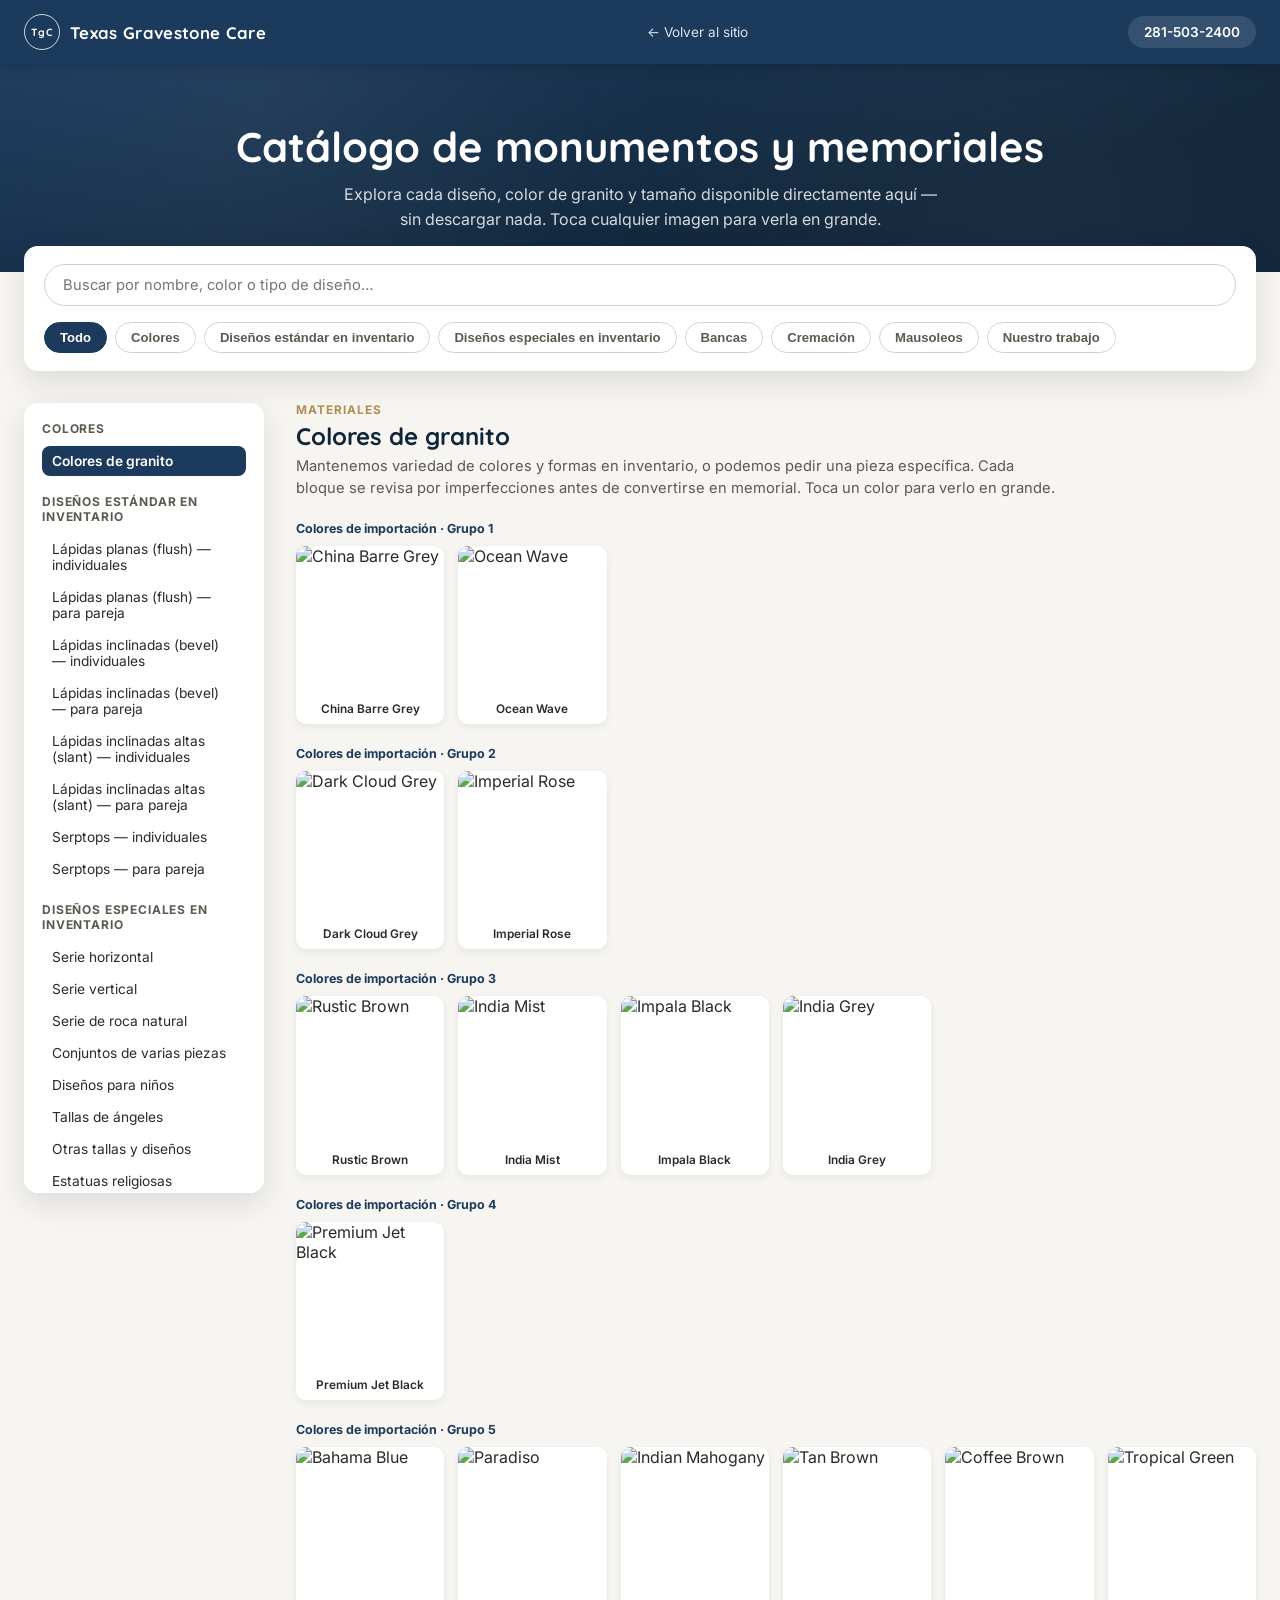
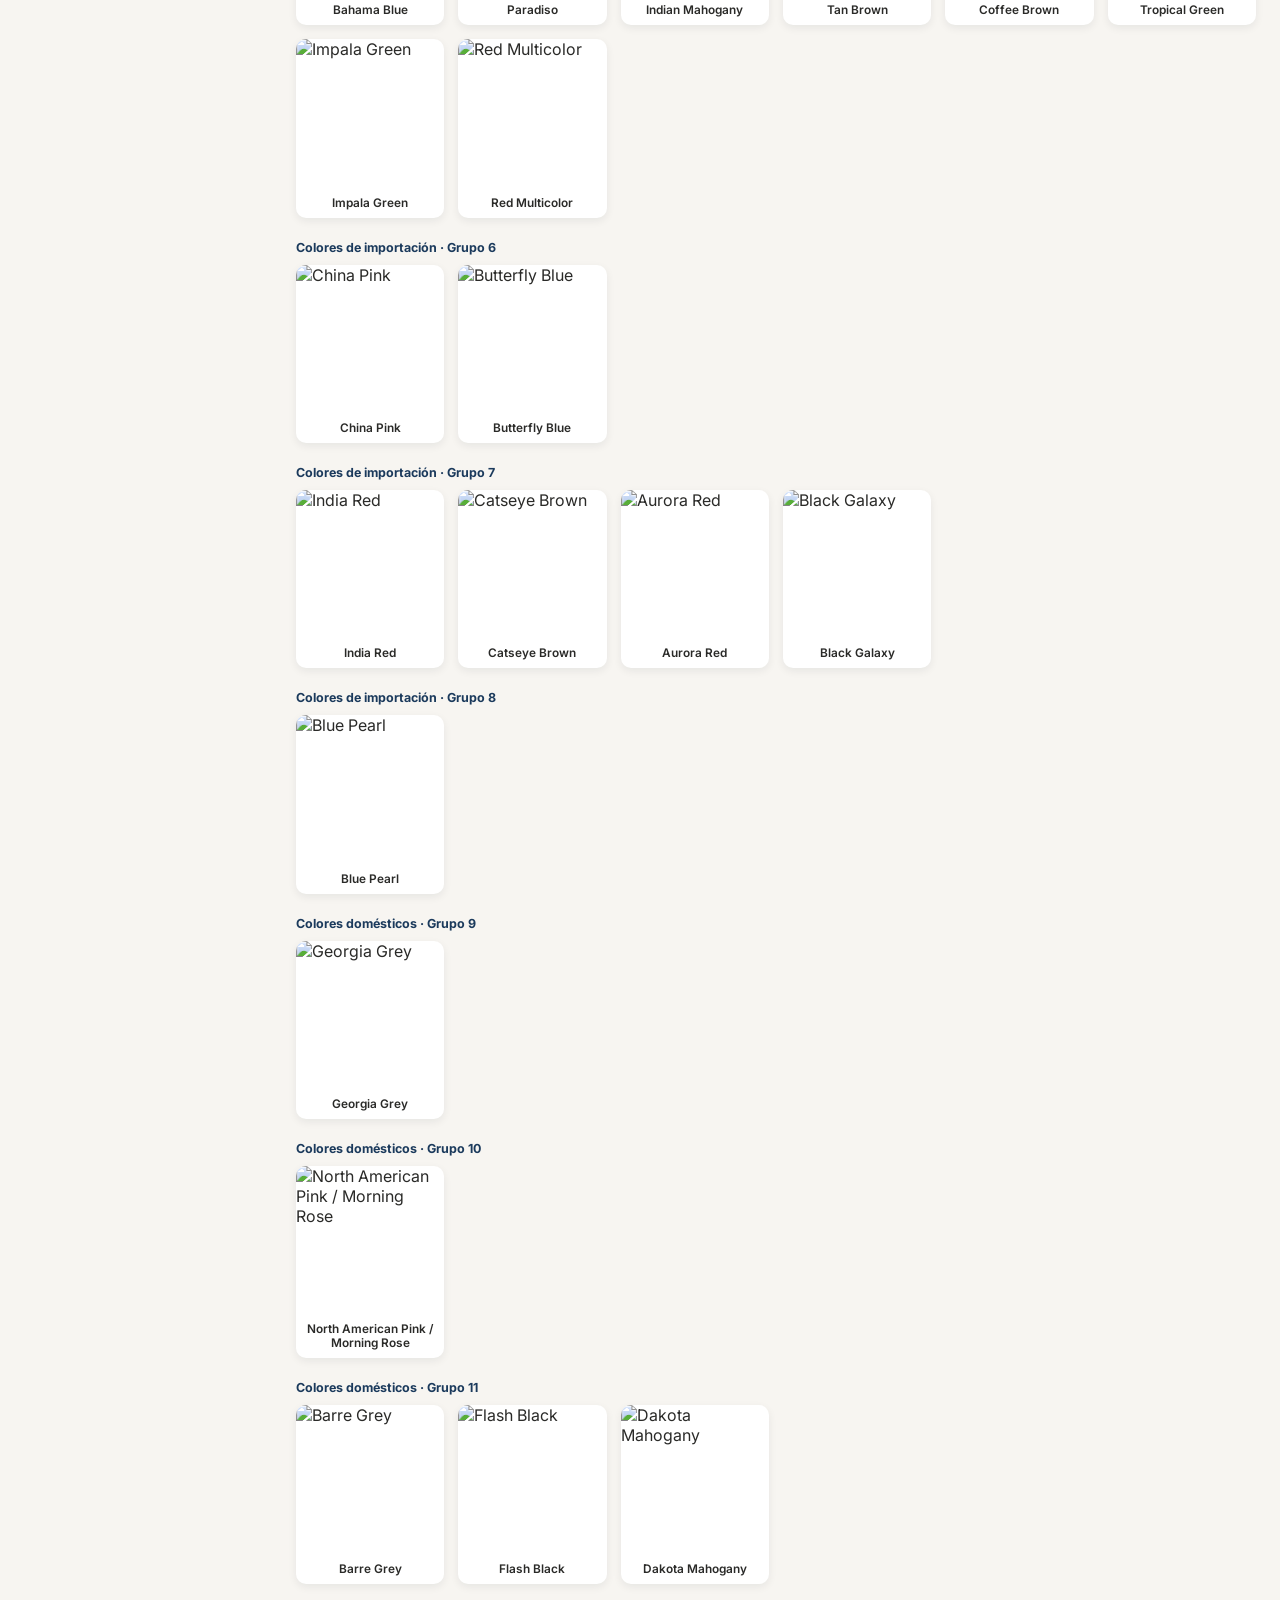
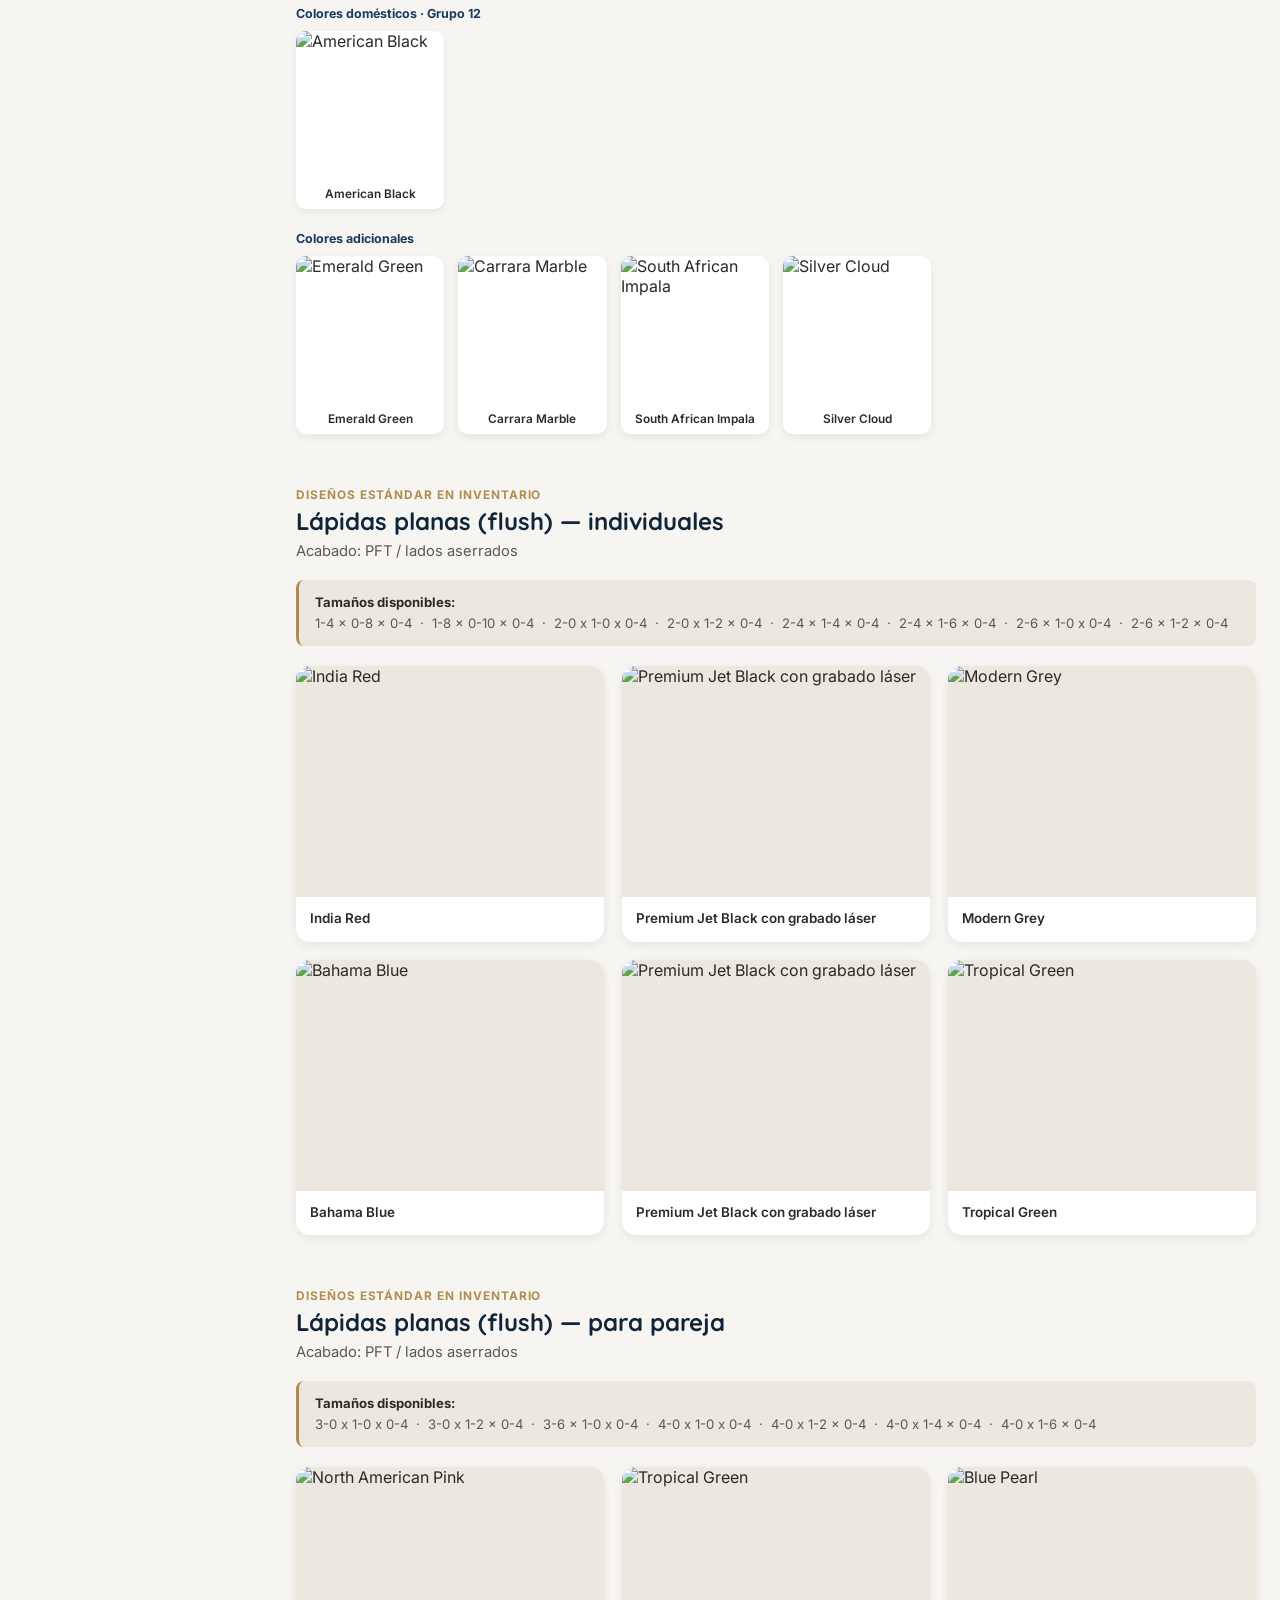
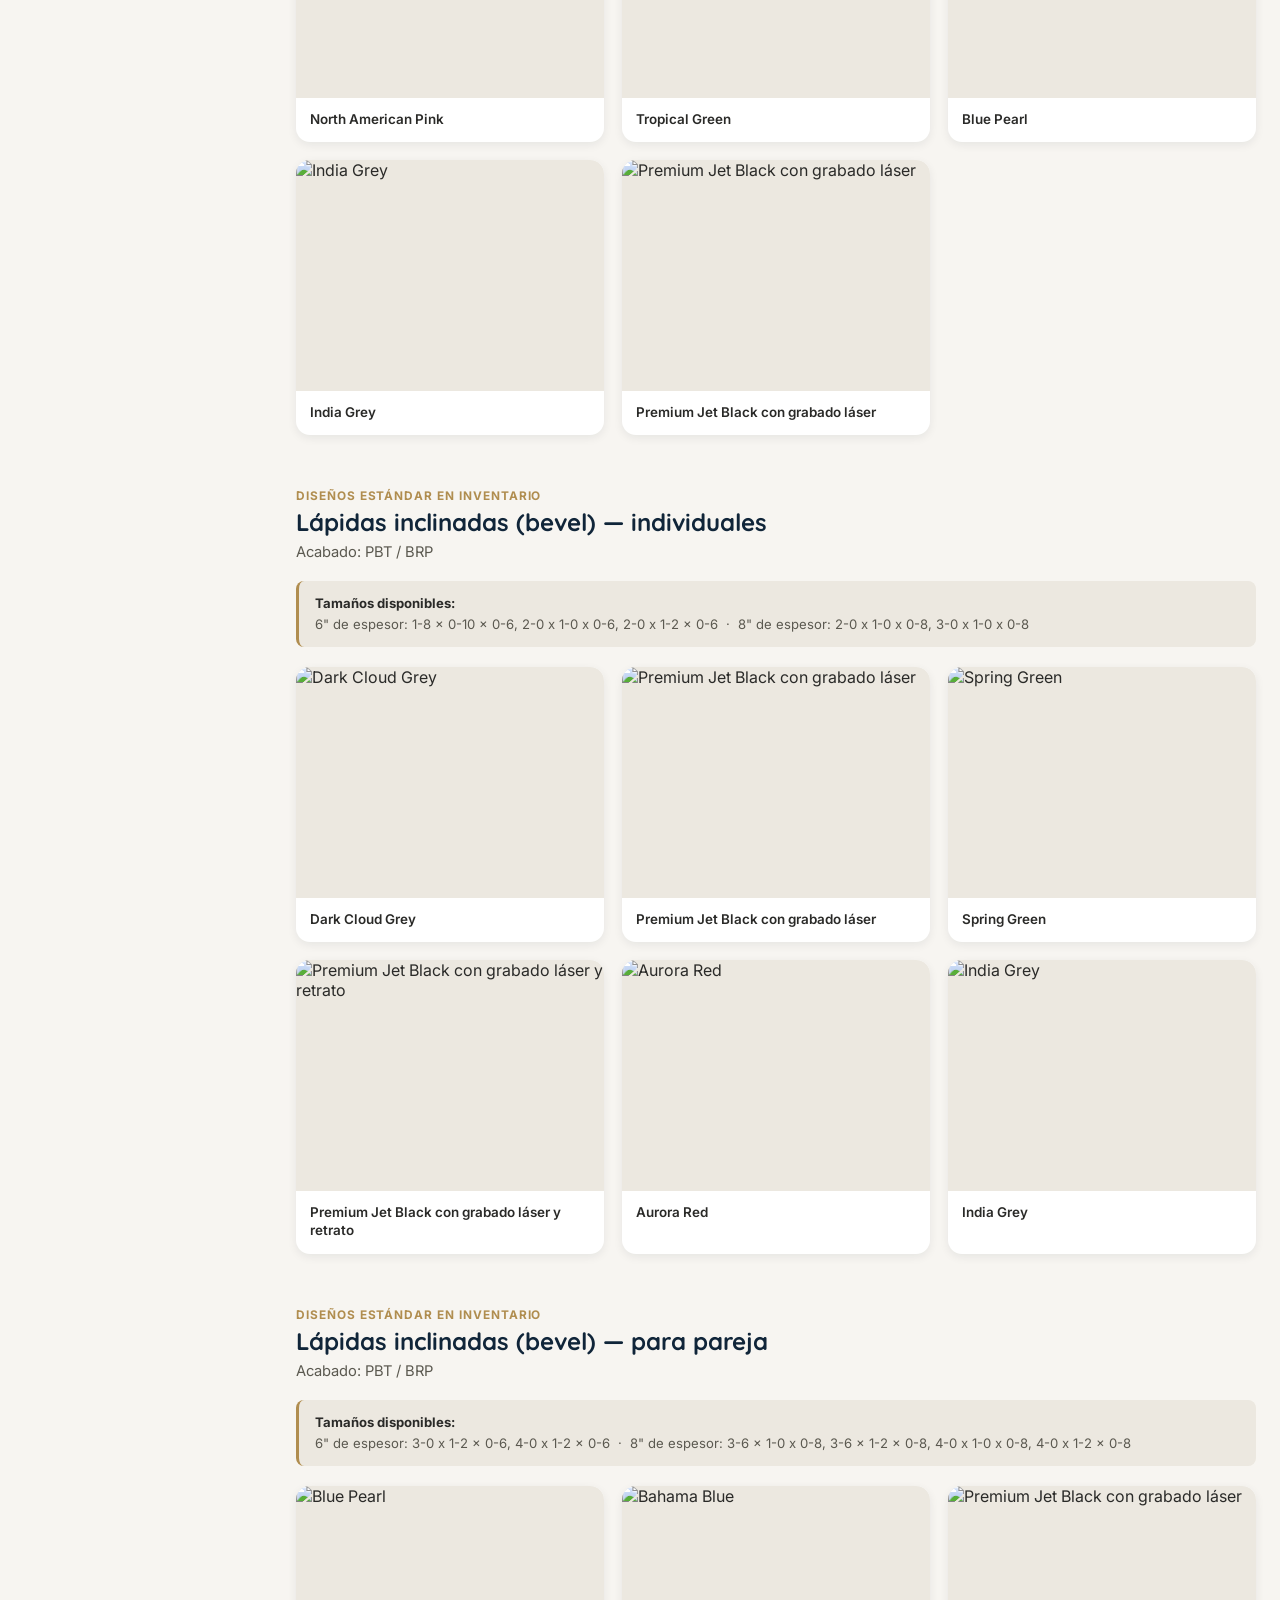
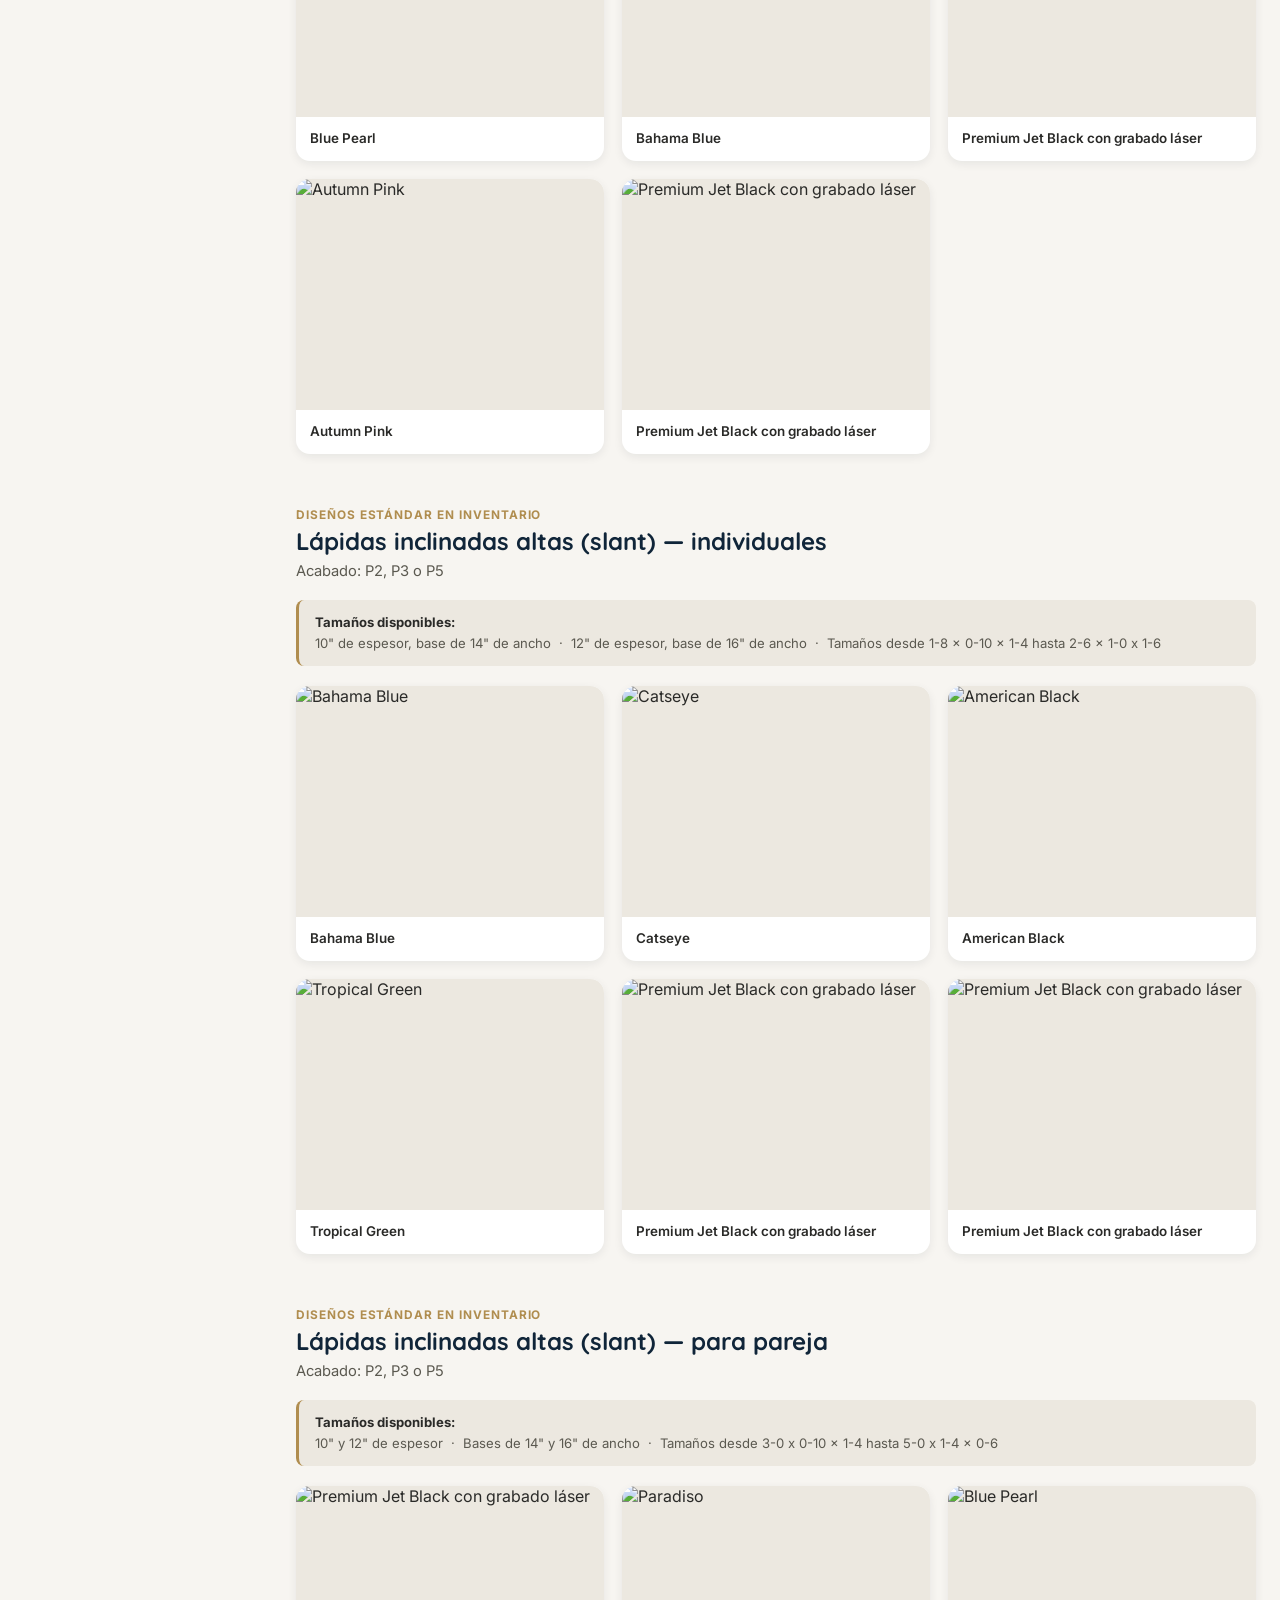
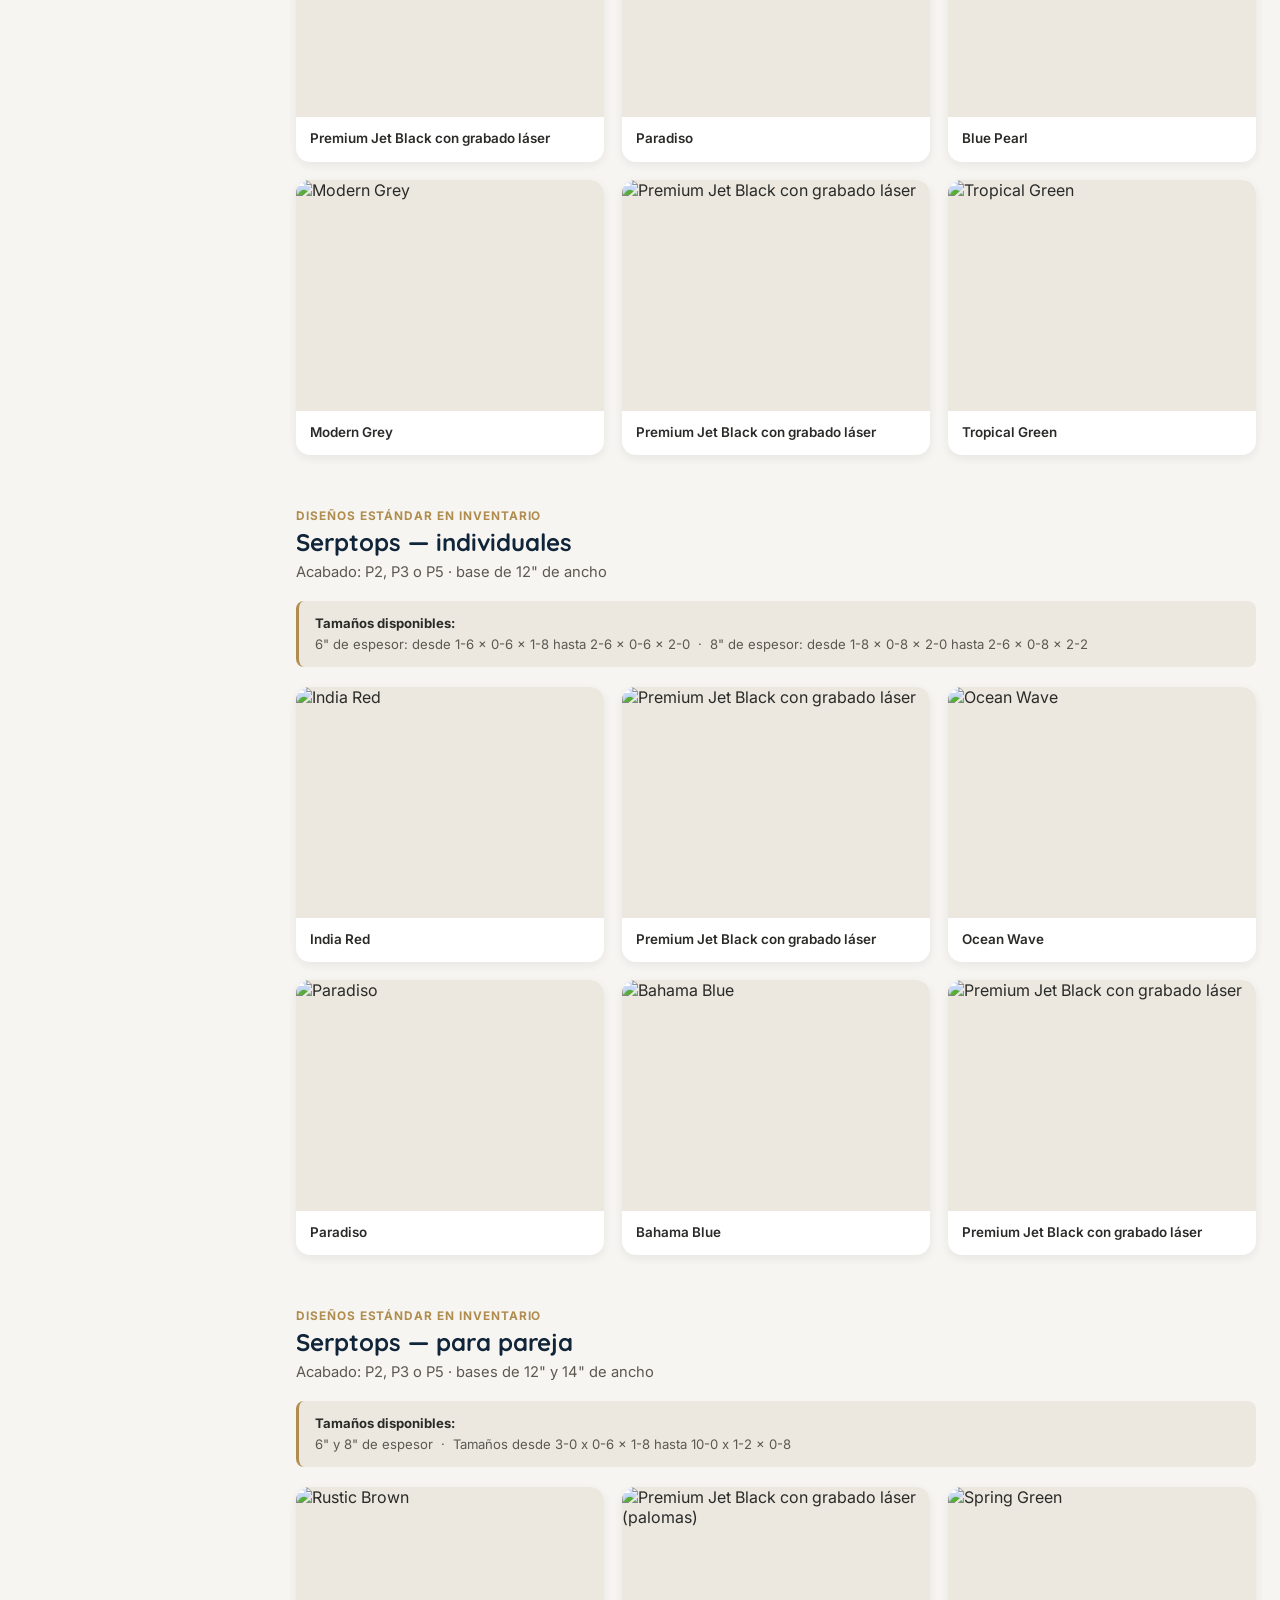
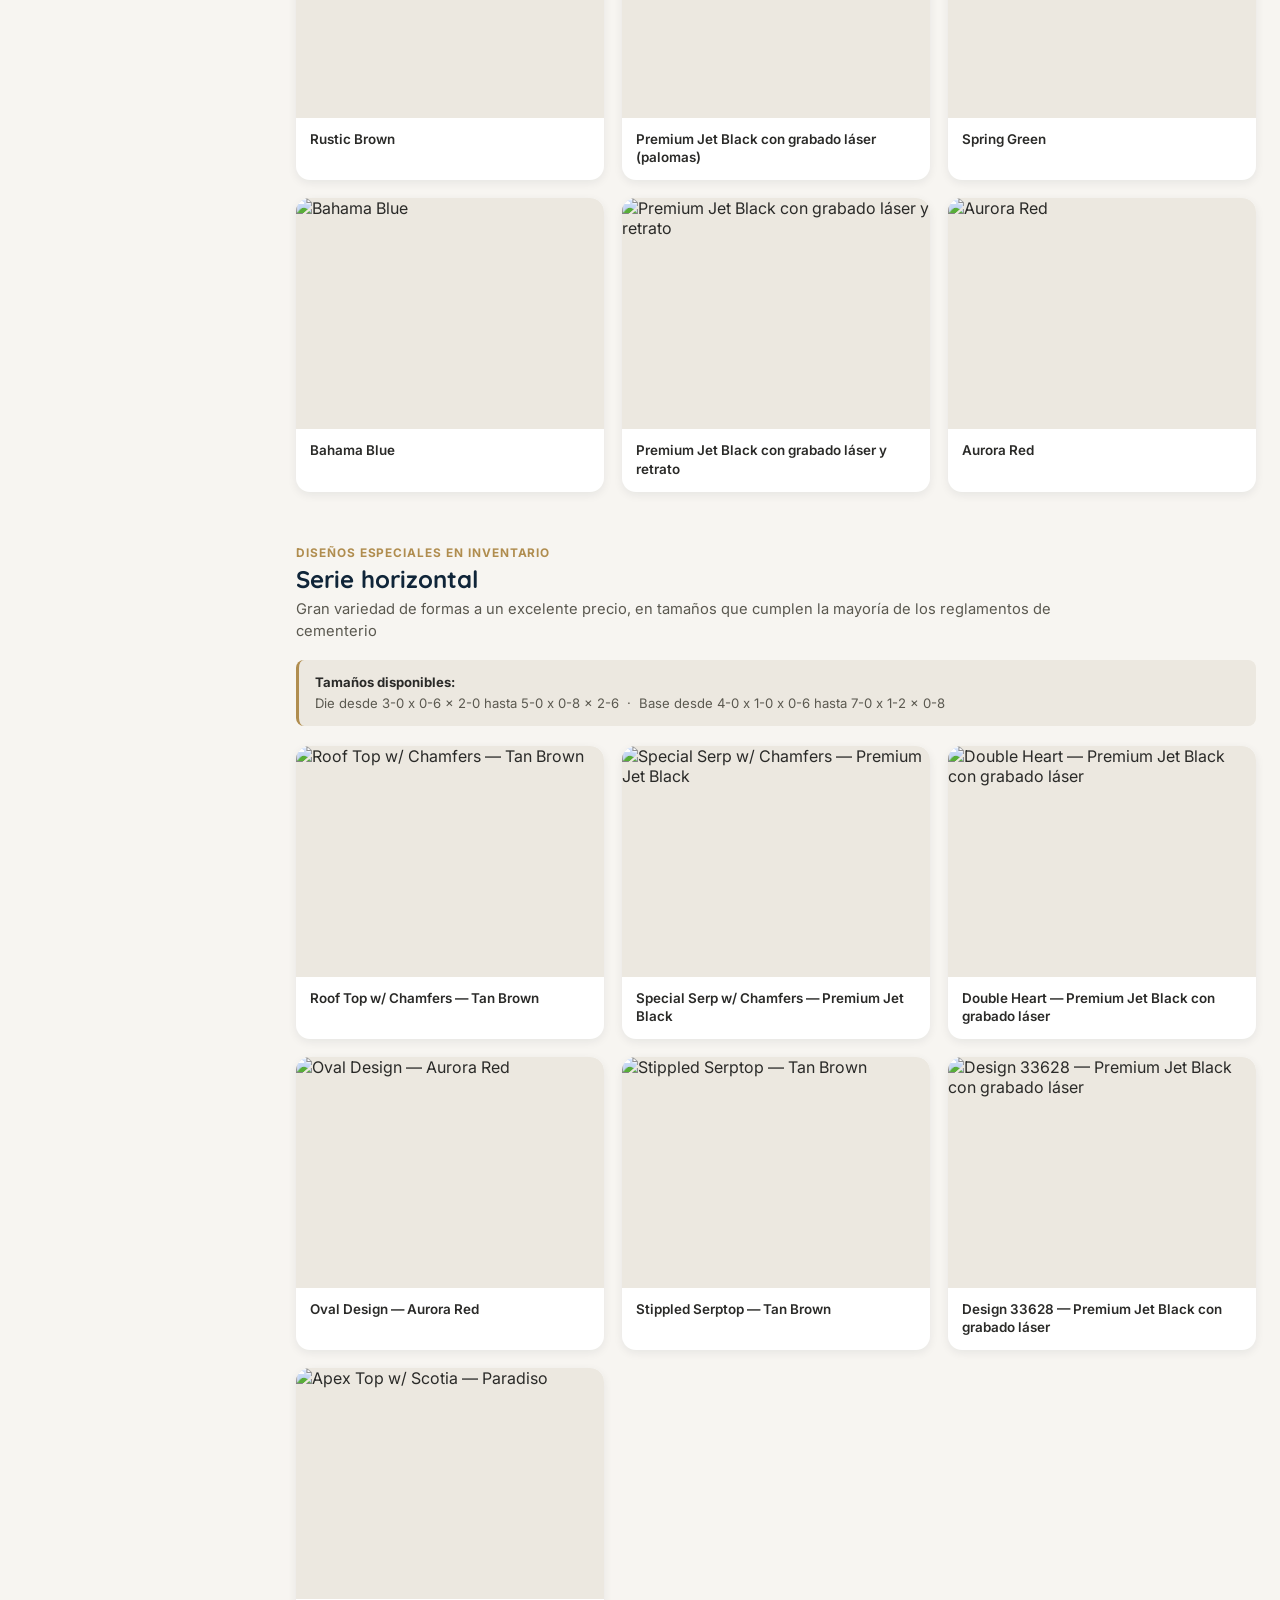
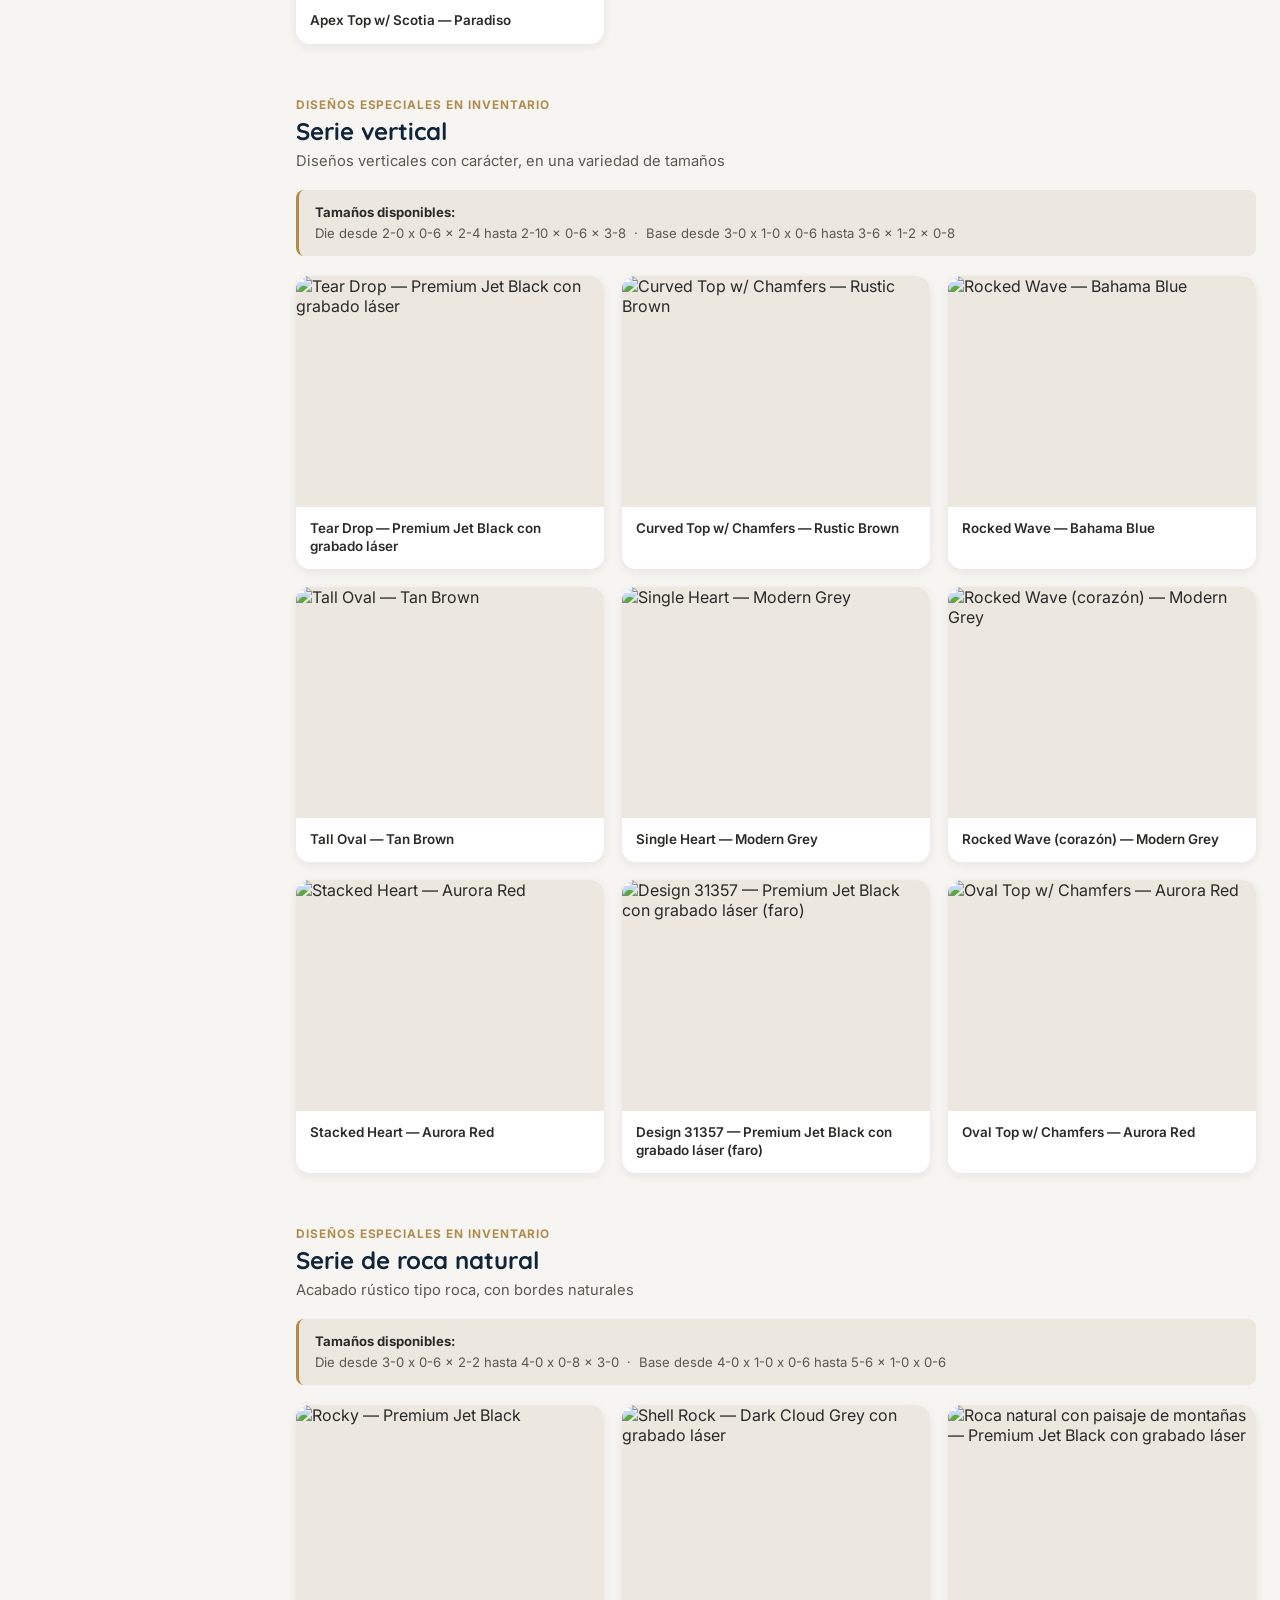
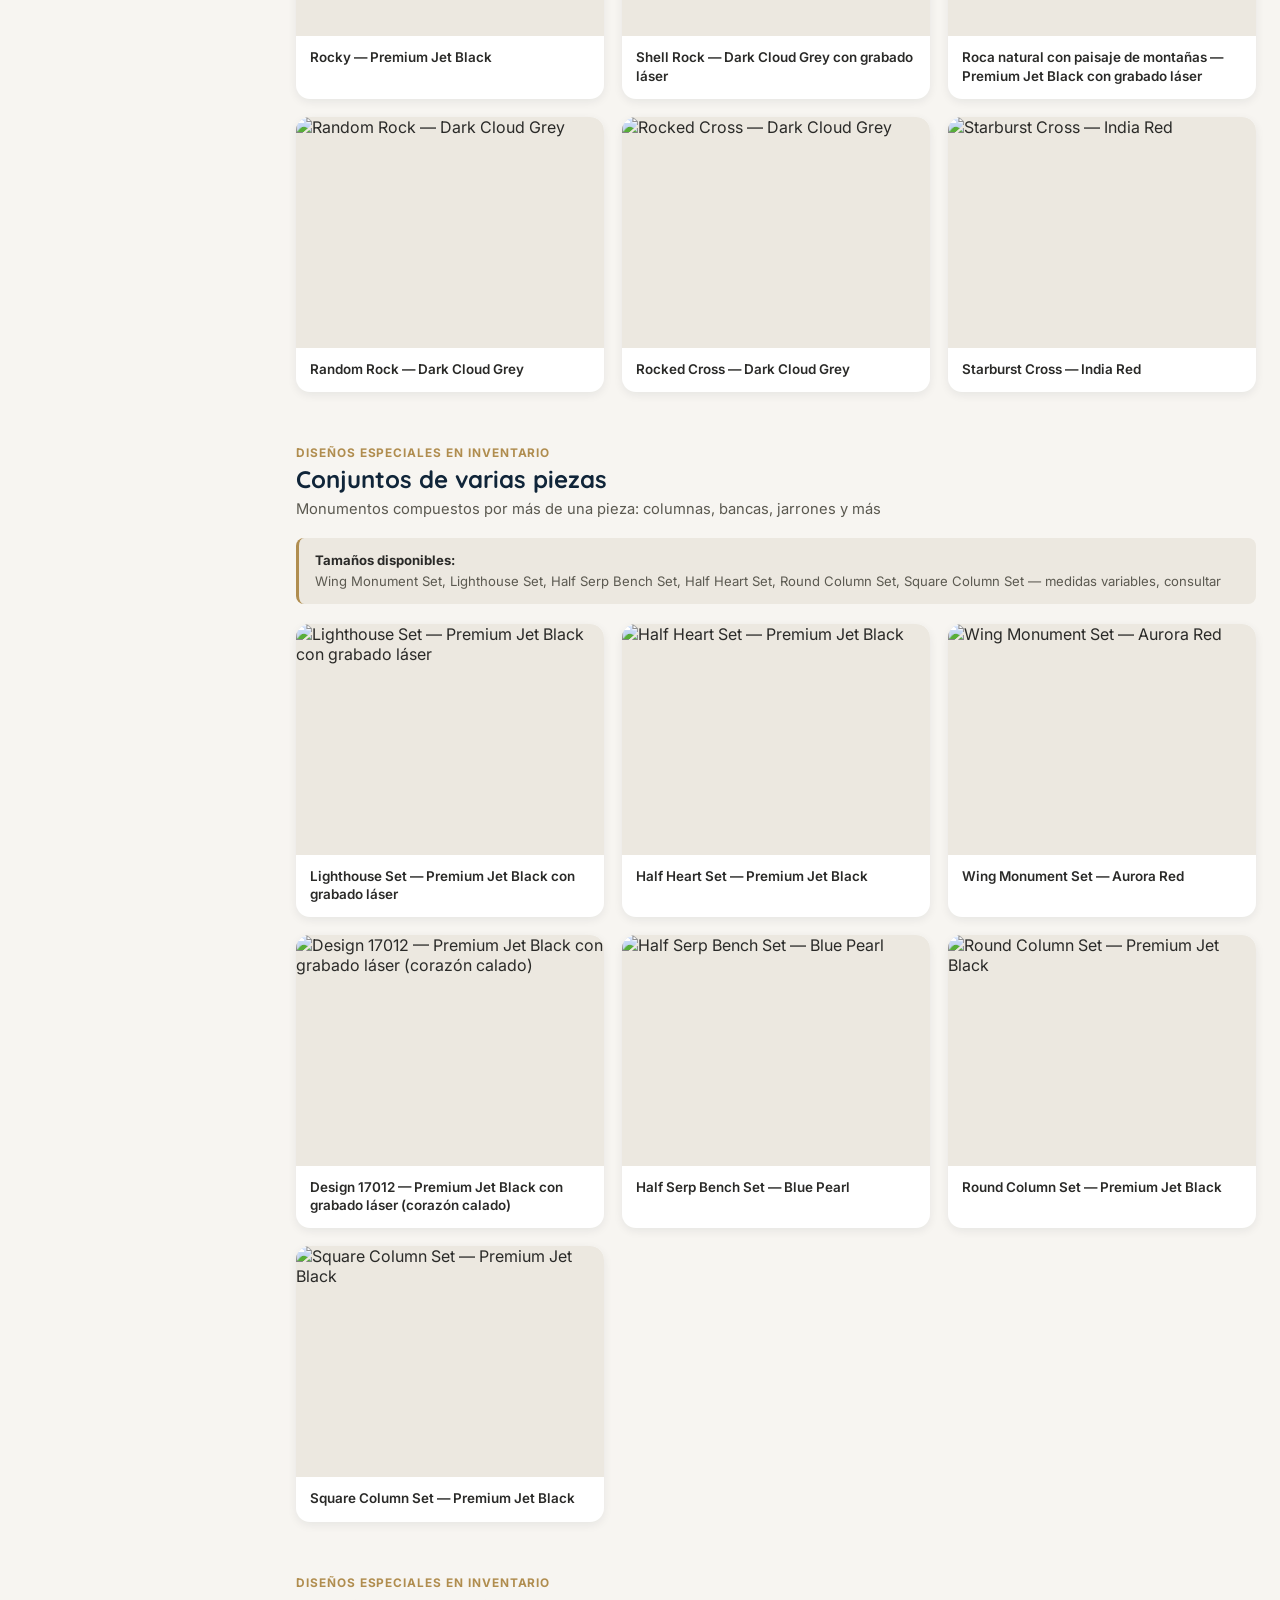
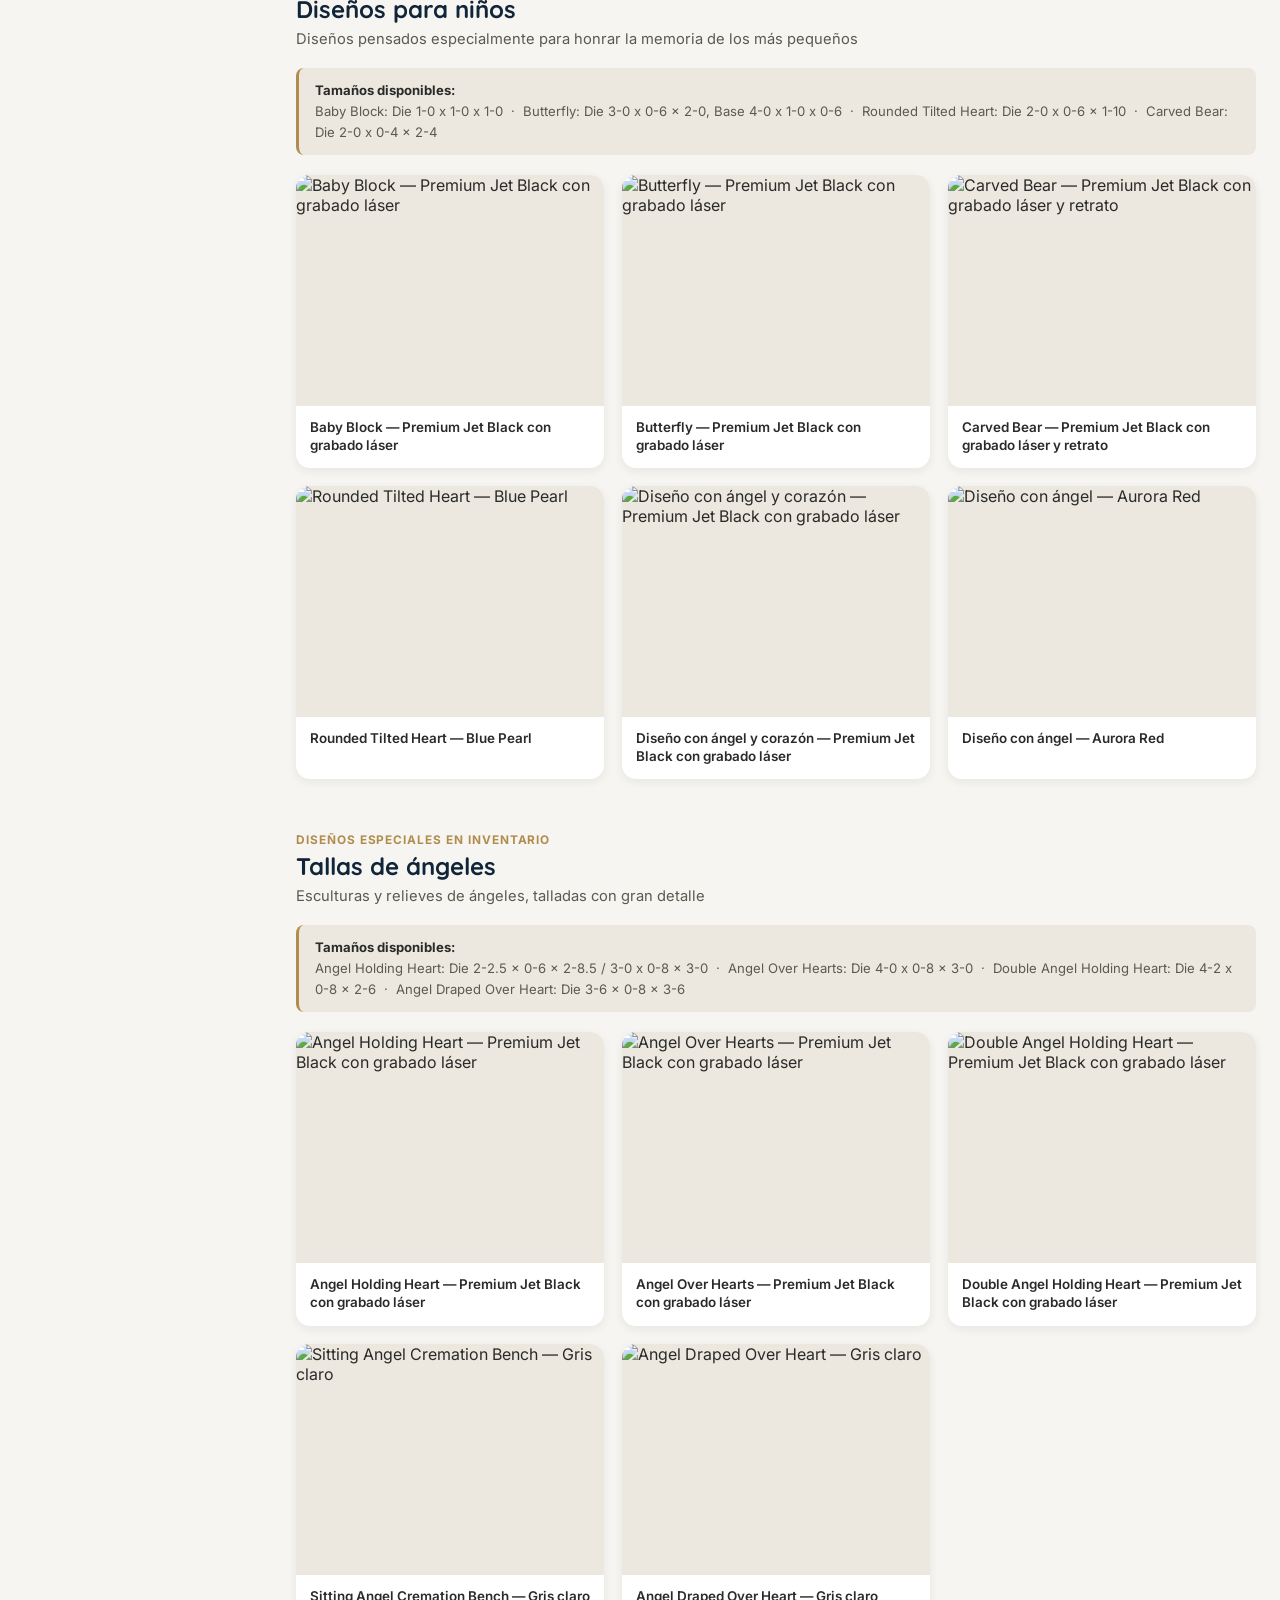
==== catalogo.html @ 9dec7b39 "Add files via upload" ====
<!DOCTYPE html>
<html lang="es">
<head>
<meta charset="UTF-8">
<meta name="viewport" content="width=device-width, initial-scale=1.0">
<title>Catálogo de monumentos y memoriales | Texas Gravestone Care</title>
<meta name="description" content="Explora nuestro catálogo completo de lápidas, monumentos, bancas, columbarios y mausoleos en granito. Navega por categoría, color y diseño.">
<link rel="preconnect" href="https://fonts.googleapis.com">
<link rel="preconnect" href="https://fonts.gstatic.com" crossorigin>
<link href="https://fonts.googleapis.com/css2?family=Quicksand:wght@500;600;700&family=Inter:wght@400;500;600;700&display=swap" rel="stylesheet">
<style>
  :root{
    --navy:#1b3a5c;
    --navy-dark:#102539;
    --stone-100:#f7f5f1;
    --stone-200:#ece8e0;
    --stone-300:#d8d2c6;
    --ink:#2a2a28;
    --ink-soft:#5b5950;
    --tx-blue:#13315c;
    --tx-red:#a8233a;
    --gold:#b08d4f;
    --radius:14px;
    --shadow:0 10px 30px rgba(20,30,45,.12);
  }
  *{box-sizing:border-box;}
  html{scroll-behavior:smooth;}
  body{
    margin:0;
    font-family:'Inter',sans-serif;
    color:var(--ink);
    background:var(--stone-100);
    -webkit-font-smoothing:antialiased;
  }
  h1,h2,h3,.brand,.cat-title{font-family:'Quicksand',sans-serif;}

  a{color:inherit;}

  /* ---------- Top bar ---------- */
  .topbar{
    background:var(--navy);
    color:#fff;
    position:sticky;
    top:0;
    z-index:40;
    box-shadow:0 2px 14px rgba(0,0,0,.18);
  }
  .topbar-inner{
    max-width:1280px;
    margin:0 auto;
    padding:14px 24px;
    display:flex;
    align-items:center;
    gap:18px;
    justify-content:space-between;
  }
  .brand{
    display:flex;
    align-items:center;
    gap:10px;
    font-weight:700;
    font-size:1.05rem;
    letter-spacing:.02em;
    white-space:nowrap;
  }
  .brand .badge{
    width:36px;height:36px;border-radius:50%;
    border:1.5px solid rgba(255,255,255,.8);
    display:flex;align-items:center;justify-content:center;
    font-size:.65rem;font-weight:700;
  }
  .back-link{
    font-size:.85rem;
    opacity:.85;
    text-decoration:none;
    border-bottom:1px solid transparent;
    transition:opacity .2s;
  }
  .back-link:hover{opacity:1;border-color:rgba(255,255,255,.6);}
  .phone-pill{
    background:rgba(255,255,255,.12);
    border-radius:999px;
    padding:8px 16px;
    font-size:.85rem;
    font-weight:600;
    text-decoration:none;
    white-space:nowrap;
  }

  /* ---------- Hero ---------- */
  .hero{
    background:linear-gradient(165deg,var(--navy) 0%,var(--navy-dark) 70%);
    color:#fff;
    padding:56px 24px 40px;
    text-align:center;
    position:relative;
    overflow:hidden;
  }
  .hero::before{
    content:"";
    position:absolute;inset:0;
    background-image:radial-gradient(circle at 20% 20%, rgba(255,255,255,.05), transparent 40%),
                      radial-gradient(circle at 80% 70%, rgba(255,255,255,.04), transparent 45%);
  }
  .hero h1{
    font-size:clamp(1.8rem,4vw,2.6rem);
    margin:0 0 10px;
    font-weight:700;
    position:relative;
  }
  .hero p{
    max-width:600px;
    margin:0 auto;
    color:rgba(255,255,255,.82);
    font-size:1rem;
    line-height:1.55;
    position:relative;
  }

  /* ---------- Search / filter bar ---------- */
  .filterbar{
    max-width:1280px;
    margin:-26px auto 0;
    padding:0 24px;
    position:relative;
    z-index:10;
  }
  .filterbar-card{
    background:#fff;
    border-radius:var(--radius);
    box-shadow:var(--shadow);
    padding:18px 20px;
    display:flex;
    flex-wrap:wrap;
    gap:12px;
    align-items:center;
  }
  .search-input{
    flex:1 1 240px;
    border:1.5px solid var(--stone-300);
    border-radius:999px;
    padding:11px 18px;
    font-size:.92rem;
    font-family:inherit;
    outline:none;
    transition:border-color .2s;
  }
  .search-input:focus{border-color:var(--navy);}
  .chip-row{
    display:flex;
    gap:8px;
    flex-wrap:wrap;
    flex:1 1 100%;
    margin-top:4px;
  }
  .chip{
    border:1.5px solid var(--stone-300);
    background:#fff;
    border-radius:999px;
    padding:7px 15px;
    font-size:.82rem;
    font-weight:600;
    cursor:pointer;
    color:var(--ink-soft);
    transition:all .18s;
    white-space:nowrap;
  }
  .chip:hover{border-color:var(--navy);color:var(--navy);}
  .chip.active{
    background:var(--navy);
    border-color:var(--navy);
    color:#fff;
  }

  /* ---------- Layout: sidebar + content ---------- */
  .layout{
    max-width:1280px;
    margin:0 auto;
    padding:32px 24px 80px;
    display:grid;
    grid-template-columns:240px 1fr;
    gap:32px;
    align-items:start;
  }
  .sidebar{
    position:sticky;
    top:84px;
    background:#fff;
    border-radius:var(--radius);
    padding:18px;
    box-shadow:var(--shadow);
    max-height:calc(100vh - 110px);
    overflow-y:auto;
  }
  .sidebar h3{
    margin:0 0 10px;
    font-size:.75rem;
    text-transform:uppercase;
    letter-spacing:.07em;
    color:var(--ink-soft);
    font-family:'Inter',sans-serif;
    font-weight:700;
  }
  .sidebar-group{margin-bottom:18px;}
  .sidebar-group:last-child{margin-bottom:0;}
  .sidebar-link{
    display:block;
    padding:7px 10px;
    border-radius:8px;
    font-size:.86rem;
    color:var(--ink);
    text-decoration:none;
    margin-bottom:2px;
    transition:background .15s, color .15s;
    cursor:pointer;
  }
  .sidebar-link:hover{background:var(--stone-200);}
  .sidebar-link.active{
    background:var(--navy);
    color:#fff;
    font-weight:600;
  }

  /* ---------- Main content ---------- */
  .content{min-width:0;}
  .section-block{
    margin-bottom:54px;
    scroll-margin-top:90px;
  }
  .section-block .group-label{
    font-size:.74rem;
    text-transform:uppercase;
    letter-spacing:.08em;
    color:var(--gold);
    font-weight:700;
    margin-bottom:4px;
  }
  .cat-title{
    font-size:1.5rem;
    font-weight:700;
    color:var(--navy-dark);
    margin:0 0 4px;
  }
  .cat-subtitle{
    color:var(--ink-soft);
    font-size:.92rem;
    line-height:1.5;
    max-width:760px;
    margin:0 0 18px;
  }
  .sizes-box{
    background:var(--stone-200);
    border-left:3px solid var(--gold);
    border-radius:8px;
    padding:12px 16px;
    font-size:.82rem;
    color:var(--ink-soft);
    margin-bottom:20px;
    line-height:1.6;
  }
  .sizes-box strong{color:var(--ink);}

  .grid{
    display:grid;
    grid-template-columns:repeat(auto-fill,minmax(230px,1fr));
    gap:18px;
  }
  .card{
    background:#fff;
    border-radius:var(--radius);
    overflow:hidden;
    box-shadow:0 3px 10px rgba(20,30,45,.07);
    cursor:pointer;
    transition:transform .2s, box-shadow .2s;
  }
  .card:hover{
    transform:translateY(-3px);
    box-shadow:0 12px 24px rgba(20,30,45,.14);
  }
  .card-img{
    width:100%;
    aspect-ratio:4/3;
    object-fit:cover;
    background:var(--stone-200);
    display:block;
  }
  .card-img.contain{object-fit:contain;padding:10px;}
  .card-body{padding:12px 14px 14px;}
  .card-color{
    font-size:.84rem;
    font-weight:600;
    color:var(--ink);
    line-height:1.35;
  }

  /* color swatch grid (colors page) */
  .color-grid{
    display:grid;
    grid-template-columns:repeat(auto-fill,minmax(130px,1fr));
    gap:14px;
  }
  .swatch{
    background:#fff;
    border-radius:10px;
    overflow:hidden;
    box-shadow:0 3px 8px rgba(20,30,45,.07);
    cursor:pointer;
    transition:transform .18s;
  }
  .swatch:hover{transform:translateY(-2px);}
  .swatch-img{width:100%;aspect-ratio:1/1;object-fit:cover;display:block;}
  .swatch-name{
    font-size:.74rem;
    font-weight:600;
    padding:8px 10px;
    text-align:center;
    color:var(--ink);
  }
  .color-group-label{
    font-size:.78rem;
    font-weight:700;
    color:var(--navy);
    margin:22px 0 10px;
  }
  .color-group-label:first-child{margin-top:0;}

  .empty-state{
    text-align:center;
    padding:60px 20px;
    color:var(--ink-soft);
  }
  .empty-state svg{margin-bottom:10px;opacity:.5;}

  /* ---------- Lightbox ---------- */
  .lightbox{
    position:fixed;inset:0;
    background:rgba(15,22,32,.92);
    display:none;
    align-items:center;
    justify-content:center;
    z-index:100;
    padding:24px;
  }
  .lightbox.open{display:flex;}
  .lightbox-inner{
    max-width:900px;
    max-height:90vh;
    width:100%;
    display:flex;
    flex-direction:column;
    align-items:center;
  }
  .lightbox-img{
    max-width:100%;
    max-height:72vh;
    object-fit:contain;
    border-radius:10px;
    box-shadow:0 20px 50px rgba(0,0,0,.4);
    background:#fff;
  }
  .lightbox-caption{
    color:#fff;
    margin-top:16px;
    text-align:center;
    font-size:1rem;
    font-weight:600;
  }
  .lightbox-sub{
    color:rgba(255,255,255,.65);
    font-size:.84rem;
    margin-top:4px;
  }
  .lightbox-close{
    position:absolute;
    top:20px;right:24px;
    color:#fff;
    font-size:2rem;
    line-height:1;
    cursor:pointer;
    background:none;
    border:none;
    opacity:.8;
  }
  .lightbox-close:hover{opacity:1;}
  .lightbox-nav{
    position:absolute;
    top:50%;
    transform:translateY(-50%);
    background:rgba(255,255,255,.12);
    border:none;
    color:#fff;
    font-size:1.6rem;
    width:46px;height:46px;
    border-radius:50%;
    cursor:pointer;
    display:flex;align-items:center;justify-content:center;
    transition:background .2s;
  }
  .lightbox-nav:hover{background:rgba(255,255,255,.25);}
  .lightbox-prev{left:16px;}
  .lightbox-next{right:16px;}

  /* ---------- Mobile nav toggle ---------- */
  .mobile-nav-toggle{
    display:none;
    background:var(--stone-200);
    border:none;
    border-radius:8px;
    padding:10px 14px;
    font-weight:600;
    font-size:.85rem;
    margin-bottom:16px;
    width:100%;
    text-align:left;
    cursor:pointer;
  }

  /* ---------- Footer note ---------- */
  .cta-footer{
    background:var(--navy-dark);
    color:#fff;
    text-align:center;
    padding:50px 24px;
  }
  .cta-footer h2{font-size:1.5rem;margin:0 0 10px;}
  .cta-footer p{color:rgba(255,255,255,.75);margin:0 0 22px;}
  .cta-btn{
    background:var(--gold);
    color:#1b1303;
    font-weight:700;
    padding:13px 30px;
    border-radius:999px;
    text-decoration:none;
    display:inline-block;
    transition:transform .2s;
  }
  .cta-btn:hover{transform:translateY(-2px);}

  @media (max-width:880px){
    .layout{grid-template-columns:1fr;}
    .sidebar{
      position:static;
      max-height:none;
      display:none;
    }
    .sidebar.open{display:block;}
    .mobile-nav-toggle{display:block;}
    .back-link{display:none;}
  }
  @media (max-width:520px){
    .topbar-inner{padding:12px 16px;}
    .brand span.brand-text{font-size:.92rem;}
    .hero{padding:40px 18px 32px;}
    .layout{padding:24px 16px 60px;}
  }
</style>
</head>
<body>

<div class="topbar">
  <div class="topbar-inner">
    <div class="brand">
      <div class="badge">TgC</div>
      <span class="brand-text">Texas Gravestone Care</span>
    </div>
    <a class="back-link" href="https://texas-gravestone-care-web.pages.dev/#granito">← Volver al sitio</a>
    <a class="phone-pill" href="tel:2815032400">281-503-2400</a>
  </div>
</div>

<div class="hero">
  <h1>Catálogo de monumentos y memoriales</h1>
  <p>Explora cada diseño, color de granito y tamaño disponible directamente aquí — sin descargar nada. Toca cualquier imagen para verla en grande.</p>
</div>

<div class="filterbar">
  <div class="filterbar-card">
    <input type="text" id="searchInput" class="search-input" placeholder="Buscar por nombre, color o tipo de diseño…">
    <div class="chip-row" id="groupChips"></div>
  </div>
</div>

<div class="layout">
  <button class="mobile-nav-toggle" id="mobileNavToggle">☰ Ver categorías</button>
  <nav class="sidebar" id="sidebar"></nav>
  <main class="content" id="content"></main>
</div>

<div class="cta-footer">
  <h2>¿Listo para honrar su memoria?</h2>
  <p>Cuéntanos sobre tu ser querido y te guiaremos por cada opción, sin presión y sin prisas.</p>
  <a class="cta-btn" href="https://texas-gravestone-care-web.pages.dev/#contacto">Solicitar cotización</a>
</div>

<div class="lightbox" id="lightbox">
  <button class="lightbox-close" id="lightboxClose">&times;</button>
  <button class="lightbox-nav lightbox-prev" id="lightboxPrev">&#8249;</button>
  <button class="lightbox-nav lightbox-next" id="lightboxNext">&#8250;</button>
  <div class="lightbox-inner">
    <img class="lightbox-img" id="lightboxImg" src="" alt="">
    <div class="lightbox-caption" id="lightboxCaption"></div>
    <div class="lightbox-sub" id="lightboxSub"></div>
  </div>
</div>

<script src="catalog-data.js"></script>
<script>
(function(){
  const content = document.getElementById('content');
  const sidebar = document.getElementById('sidebar');
  const groupChips = document.getElementById('groupChips');
  const searchInput = document.getElementById('searchInput');

  // Build ordered list of sections: colors first, then categories grouped
  const allCategories = CATALOG.categories;
  const groupOrder = [];
  allCategories.forEach(c => { if(!groupOrder.includes(c.group)) groupOrder.push(c.group); });

  // ---------- Sidebar ----------
  function buildSidebar(){
    let html = `<div class="sidebar-group">
      <h3>Colores</h3>
      <a class="sidebar-link" data-target="sec-colors" href="#sec-colors">Colores de granito</a>
    </div>`;
    groupOrder.forEach(group => {
      html += `<div class="sidebar-group"><h3>${group}</h3>`;
      allCategories.filter(c=>c.group===group).forEach(c=>{
        html += `<a class="sidebar-link" data-target="sec-${c.id}" href="#sec-${c.id}">${c.title}</a>`;
      });
      html += `</div>`;
    });
    sidebar.innerHTML = html;
  }

  // ---------- Group filter chips ----------
  function buildChips(){
    let html = `<button class="chip active" data-group="all">Todo</button>`;
    html += `<button class="chip" data-group="__colors">Colores</button>`;
    groupOrder.forEach(g=>{
      html += `<button class="chip" data-group="${g}">${g}</button>`;
    });
    groupChips.innerHTML = html;
    groupChips.addEventListener('click', e=>{
      const btn = e.target.closest('.chip');
      if(!btn) return;
      groupChips.querySelectorAll('.chip').forEach(c=>c.classList.remove('active'));
      btn.classList.add('active');
      filterByGroup(btn.dataset.group);
    });
  }

  function filterByGroup(group){
    document.querySelectorAll('.section-block').forEach(sec=>{
      if(group==='all'){ sec.style.display=''; return; }
      if(group==='__colors'){ sec.style.display = sec.id==='sec-colors' ? '' : 'none'; return; }
      sec.style.display = sec.dataset.group===group ? '' : 'none';
    });
  }

  // ---------- Lightbox gallery flattened list ----------
  let galleryItems = []; // {img, caption, sub}
  let currentIndex = 0;

  function openLightbox(idx){
    currentIndex = idx;
    renderLightbox();
    document.getElementById('lightbox').classList.add('open');
  }
  function renderLightbox(){
    const item = galleryItems[currentIndex];
    document.getElementById('lightboxImg').src = item.img;
    document.getElementById('lightboxCaption').textContent = item.caption;
    document.getElementById('lightboxSub').textContent = item.sub || '';
  }
  document.getElementById('lightboxClose').onclick = ()=>document.getElementById('lightbox').classList.remove('open');
  document.getElementById('lightbox').addEventListener('click', e=>{
    if(e.target.id==='lightbox') e.currentTarget.classList.remove('open');
  });
  document.getElementById('lightboxPrev').onclick = ()=>{
    currentIndex = (currentIndex - 1 + galleryItems.length) % galleryItems.length;
    renderLightbox();
  };
  document.getElementById('lightboxNext').onclick = ()=>{
    currentIndex = (currentIndex + 1) % galleryItems.length;
    renderLightbox();
  };
  document.addEventListener('keydown', e=>{
    if(!document.getElementById('lightbox').classList.contains('open')) return;
    if(e.key==='Escape') document.getElementById('lightbox').classList.remove('open');
    if(e.key==='ArrowLeft') document.getElementById('lightboxPrev').click();
    if(e.key==='ArrowRight') document.getElementById('lightboxNext').click();
  });

  // ---------- Build content ----------
  function buildContent(){
    let html = '';

    // Colors section
    html += `<section class="section-block" id="sec-colors" data-group="__colors">
      <div class="group-label">Materiales</div>
      <h2 class="cat-title">Colores de granito</h2>
      <p class="cat-subtitle">Mantenemos variedad de colores y formas en inventario, o podemos pedir una pieza específica. Cada bloque se revisa por imperfecciones antes de convertirse en memorial. Toca un color para verlo en grande.</p>`;
    CATALOG.colors.groups.forEach(g=>{
      html += `<div class="color-group-label">${g.group}</div><div class="color-grid">`;
      g.items.forEach(it=>{
        html += `<div class="swatch" data-img="images/${it.img}" data-cap="${escapeHtml(it.name)}" data-sub="Granito">
          <img class="swatch-img" src="images/${it.img}" alt="${escapeHtml(it.name)}" loading="lazy">
          <div class="swatch-name">${escapeHtml(it.name)}</div>
        </div>`;
      });
      html += `</div>`;
    });
    html += `</section>`;

    // Product categories
    allCategories.forEach(cat=>{
      html += `<section class="section-block" id="sec-${cat.id}" data-group="${cat.group}">
        <div class="group-label">${cat.group}</div>
        <h2 class="cat-title">${cat.title}</h2>`;
      if(cat.subtitle) html += `<p class="cat-subtitle">${cat.subtitle}</p>`;
      if(cat.sizes && cat.sizes.length){
        html += `<div class="sizes-box"><strong>Tamaños disponibles:</strong><br>${cat.sizes.join(' &nbsp;·&nbsp; ')}</div>`;
      }
      html += `<div class="grid">`;
      cat.items.forEach(it=>{
        html += `<div class="card" data-img="images/${it.img}" data-cap="${escapeHtml(it.color)}" data-sub="${escapeHtml(cat.title)}">
          <img class="card-img" src="images/${it.img}" alt="${escapeHtml(it.color)}" loading="lazy">
          <div class="card-body"><div class="card-color">${escapeHtml(it.color)}</div></div>
        </div>`;
      });
      html += `</div></section>`;
    });

    content.innerHTML = html;
    attachGalleryHandlers();
  }

  function escapeHtml(str){
    return String(str).replace(/[&<>"']/g, m=>({'&':'&amp;','<':'&lt;','>':'&gt;','"':'&quot;',"'":'&#39;'}[m]));
  }

  function attachGalleryHandlers(){
    const nodes = Array.from(document.querySelectorAll('.card, .swatch'));
    galleryItems = nodes.map(n=>({
      img:n.dataset.img, caption:n.dataset.cap, sub:n.dataset.sub
    }));
    nodes.forEach((n,i)=>{
      n.addEventListener('click', ()=>openLightbox(i));
    });
  }

  // ---------- Search ----------
  searchInput.addEventListener('input', ()=>{
    const q = searchInput.value.trim().toLowerCase();
    document.querySelectorAll('.section-block').forEach(sec=>{ sec.style.display=''; });
    groupChips.querySelectorAll('.chip').forEach(c=>c.classList.remove('active'));
    groupChips.querySelector('[data-group="all"]').classList.add('active');

    if(!q){
      document.querySelectorAll('.card, .swatch').forEach(n=>n.style.display='');
      document.querySelectorAll('.section-block').forEach(s=>s.style.display='');
      return;
    }
    document.querySelectorAll('.section-block').forEach(sec=>{
      let anyVisible = false;
      sec.querySelectorAll('.card, .swatch').forEach(n=>{
        const cap = (n.dataset.cap||'').toLowerCase();
        const title = sec.querySelector('.cat-title')?.textContent.toLowerCase() || '';
        const match = cap.includes(q) || title.includes(q);
        n.style.display = match ? '' : 'none';
        if(match) anyVisible = true;
      });
      // also check if section title itself matches, show all in that case for swatches grid grouping
      sec.style.display = anyVisible ? '' : 'none';
    });
  });

  // ---------- Sidebar nav active state on scroll ----------
  function setupScrollSpy(){
    const links = Array.from(document.querySelectorAll('.sidebar-link'));
    const sections = links.map(l=>document.getElementById(l.dataset.target)).filter(Boolean);
    function onScroll(){
      let activeId = sections[0]?.id;
      const scrollY = window.scrollY + 120;
      sections.forEach(sec=>{
        if(sec.offsetTop <= scrollY) activeId = sec.id;
      });
      links.forEach(l=>l.classList.toggle('active', l.dataset.target===activeId));
    }
    window.addEventListener('scroll', onScroll, {passive:true});
    onScroll();
  }

  sidebar.addEventListener('click', e=>{
    const link = e.target.closest('.sidebar-link');
    if(!link) return;
    if(window.innerWidth <= 880){
      sidebar.classList.remove('open');
    }
  });

  document.getElementById('mobileNavToggle').addEventListener('click', ()=>{
    sidebar.classList.toggle('open');
  });

  // ---------- Init ----------
  buildSidebar();
  buildChips();
  buildContent();
  setupScrollSpy();
})();
</script>

</body>
</html>
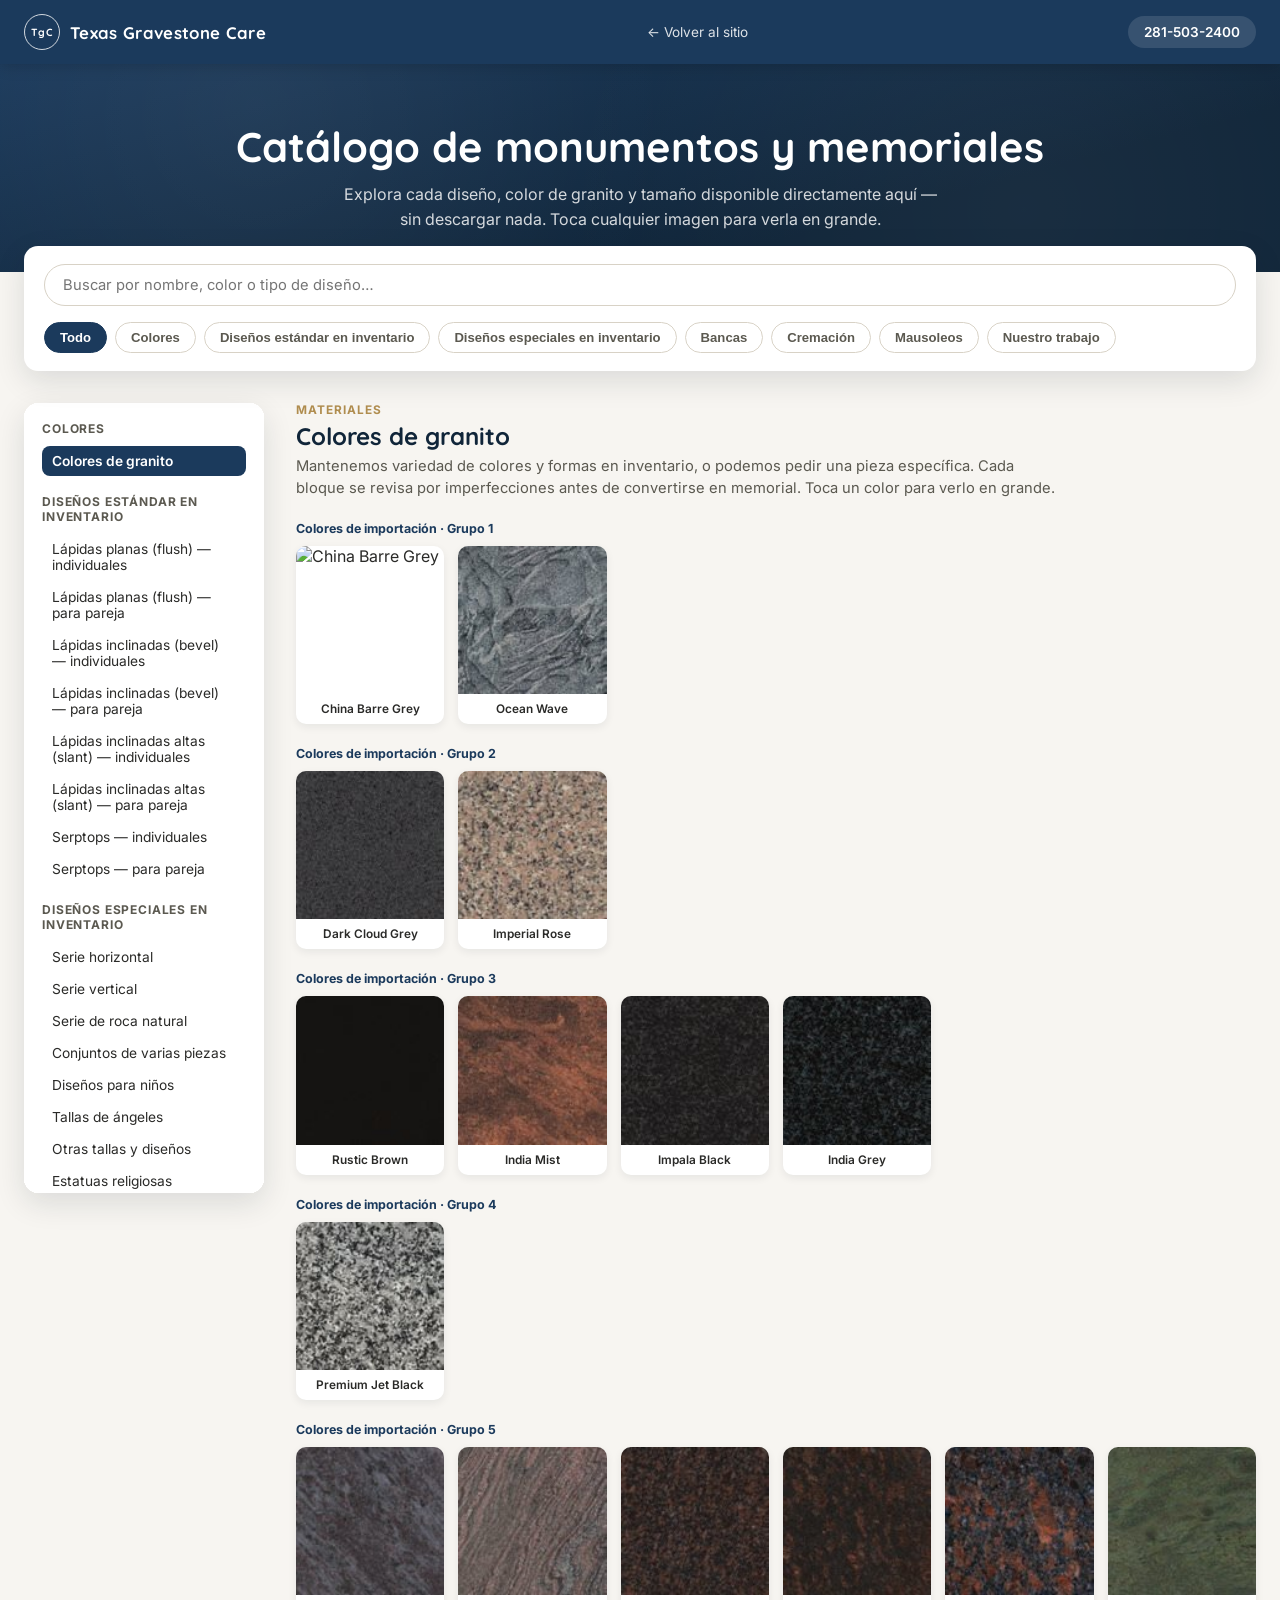
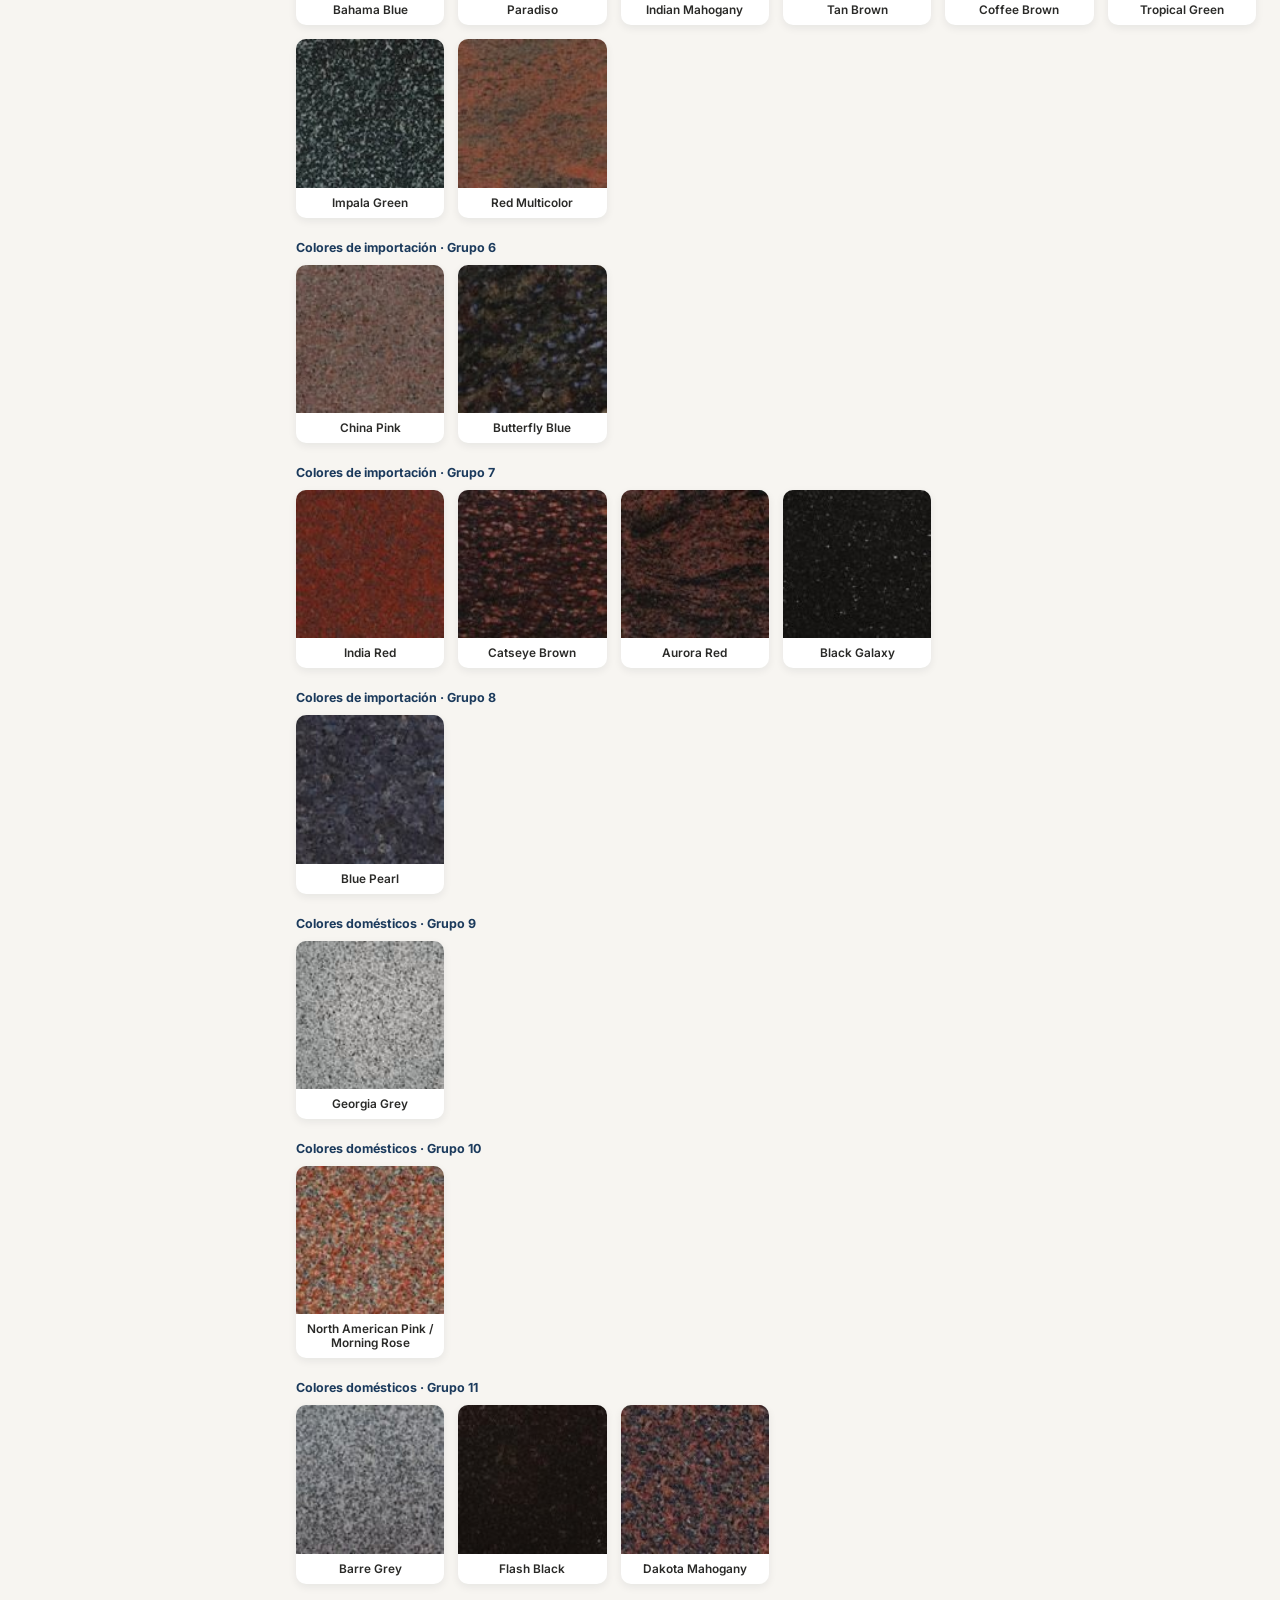
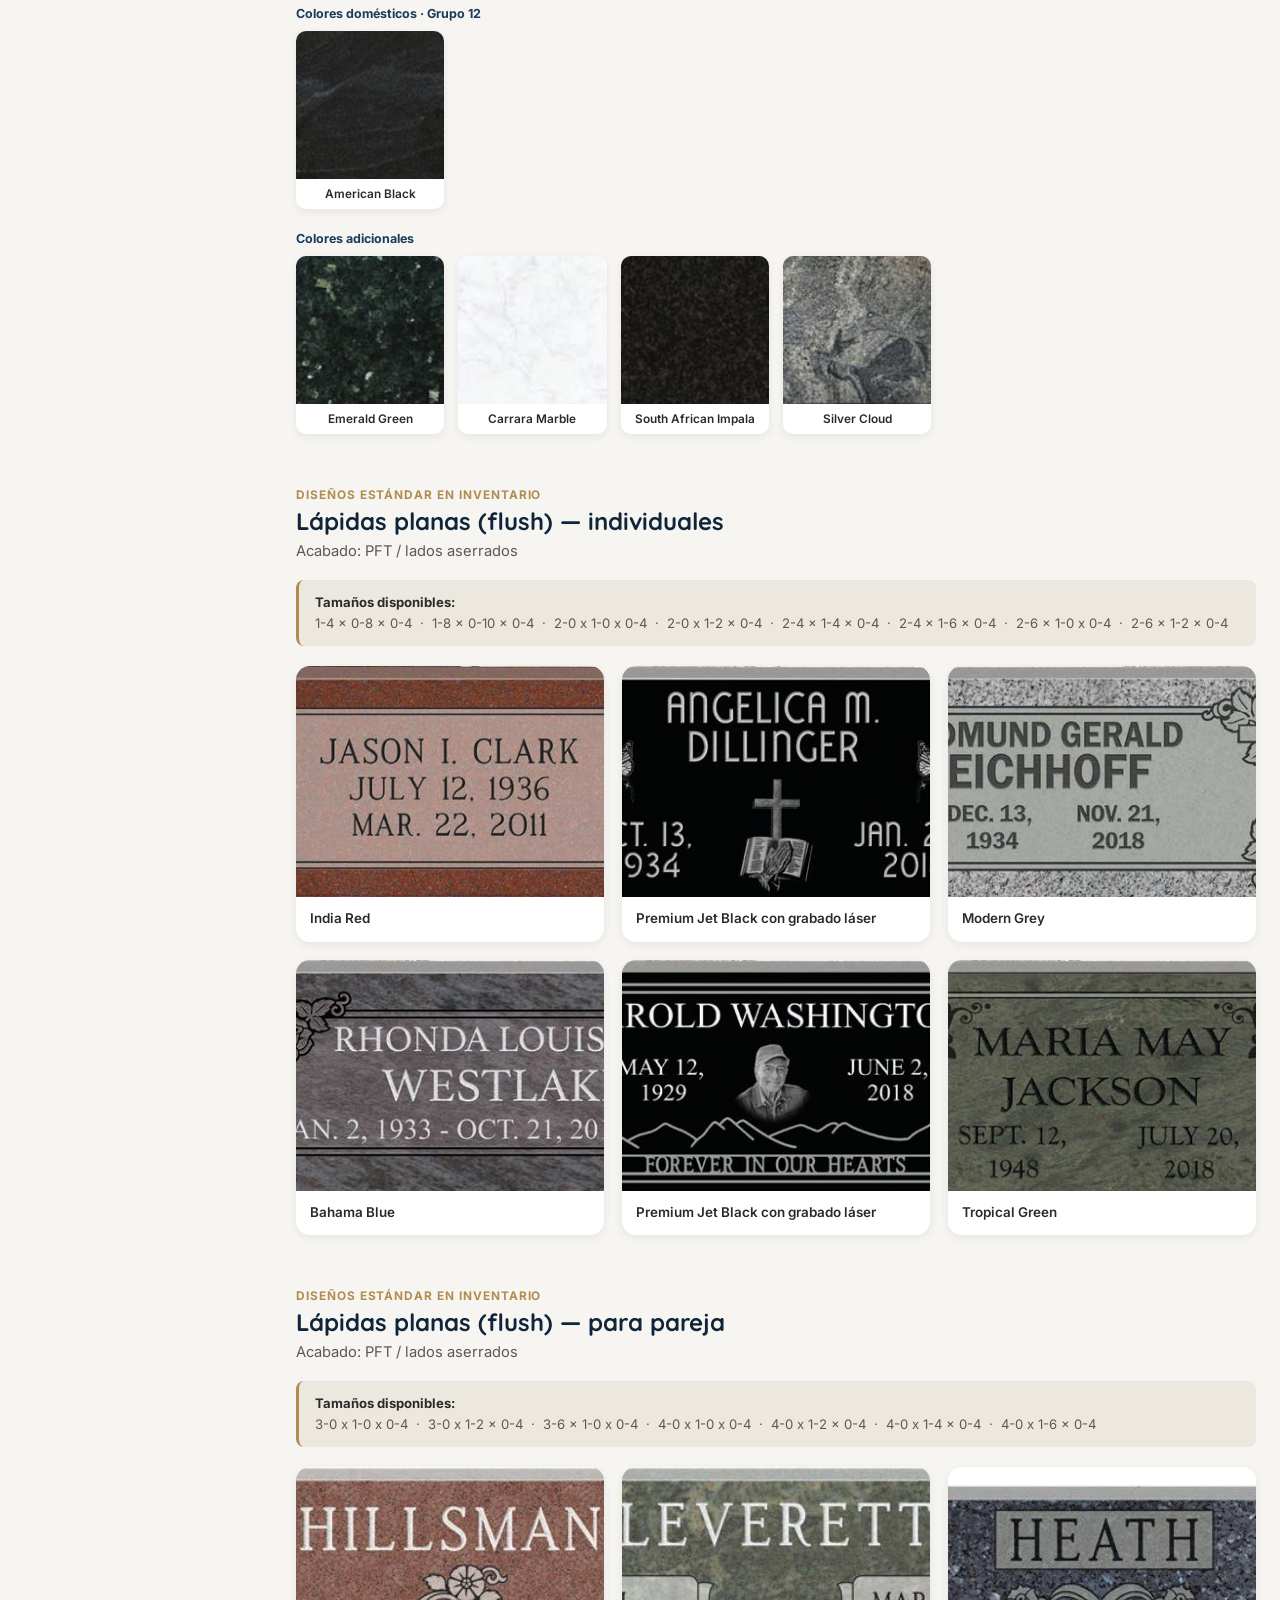
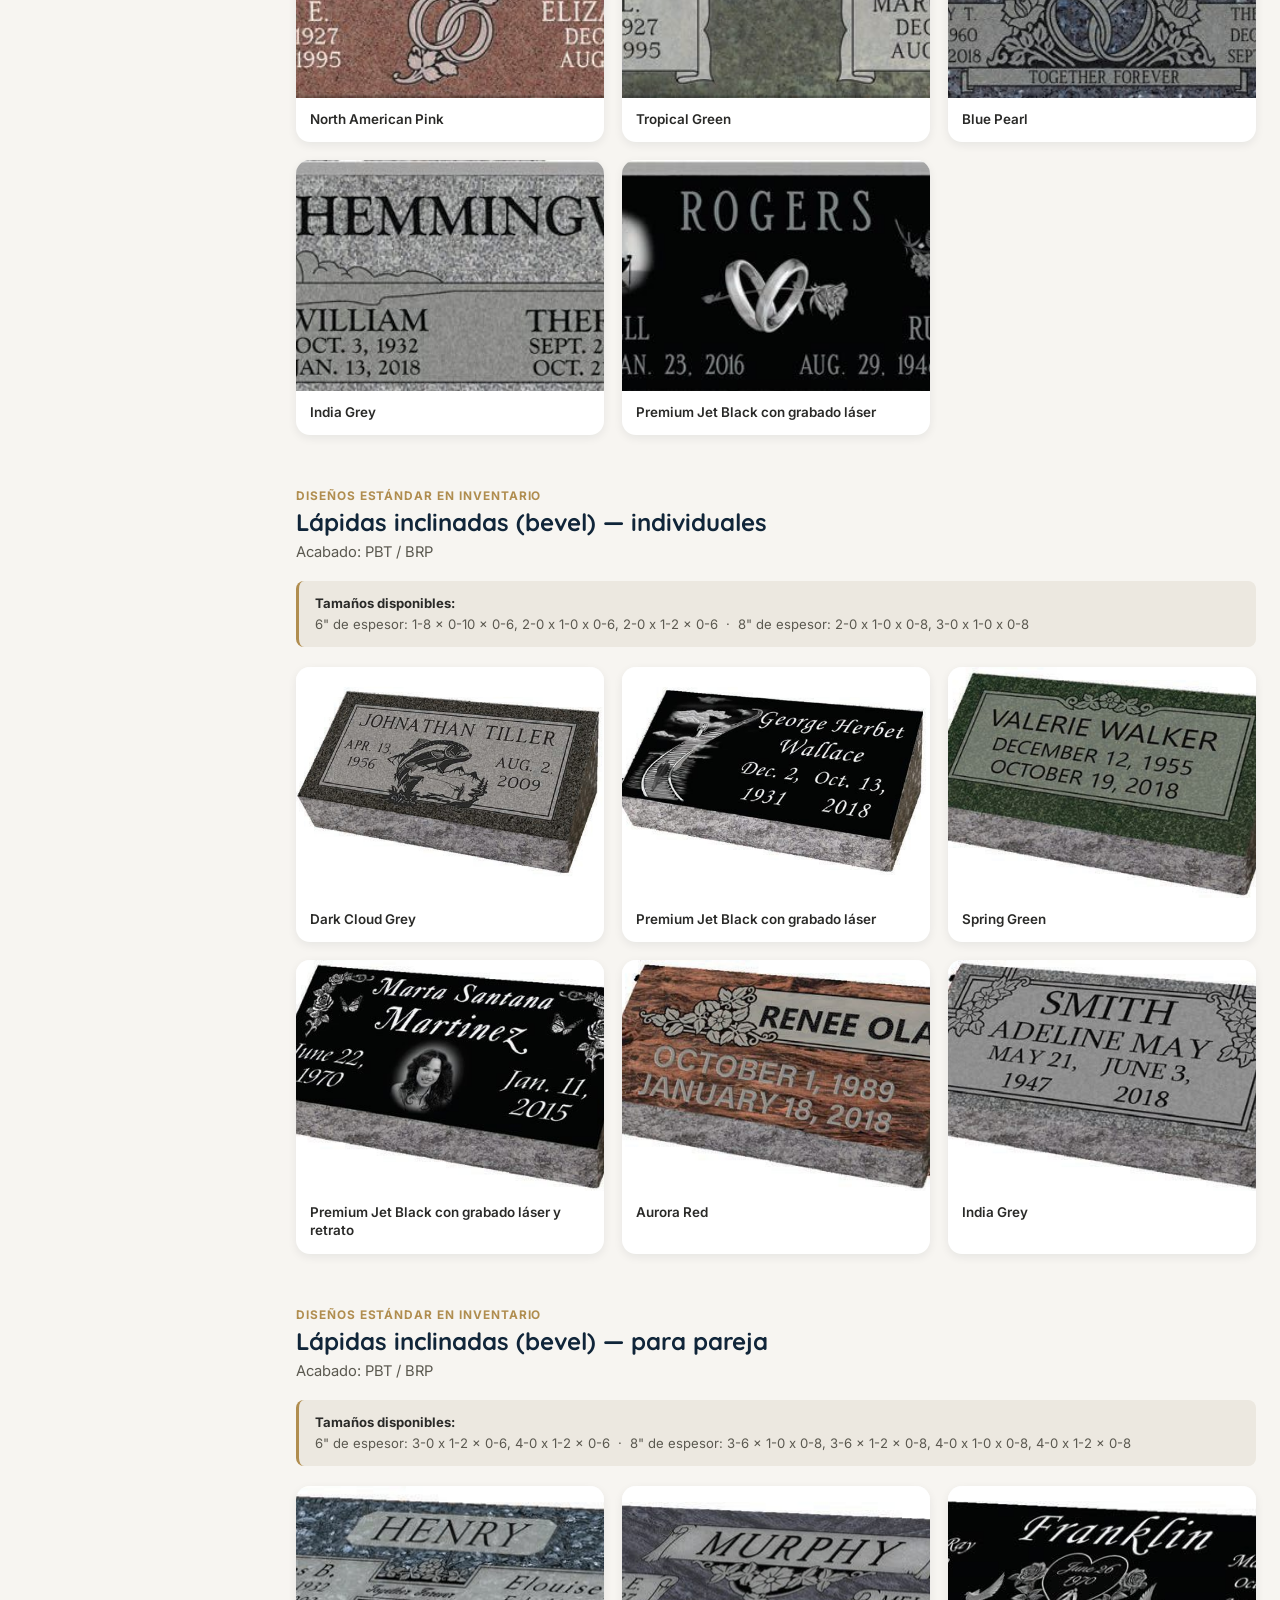
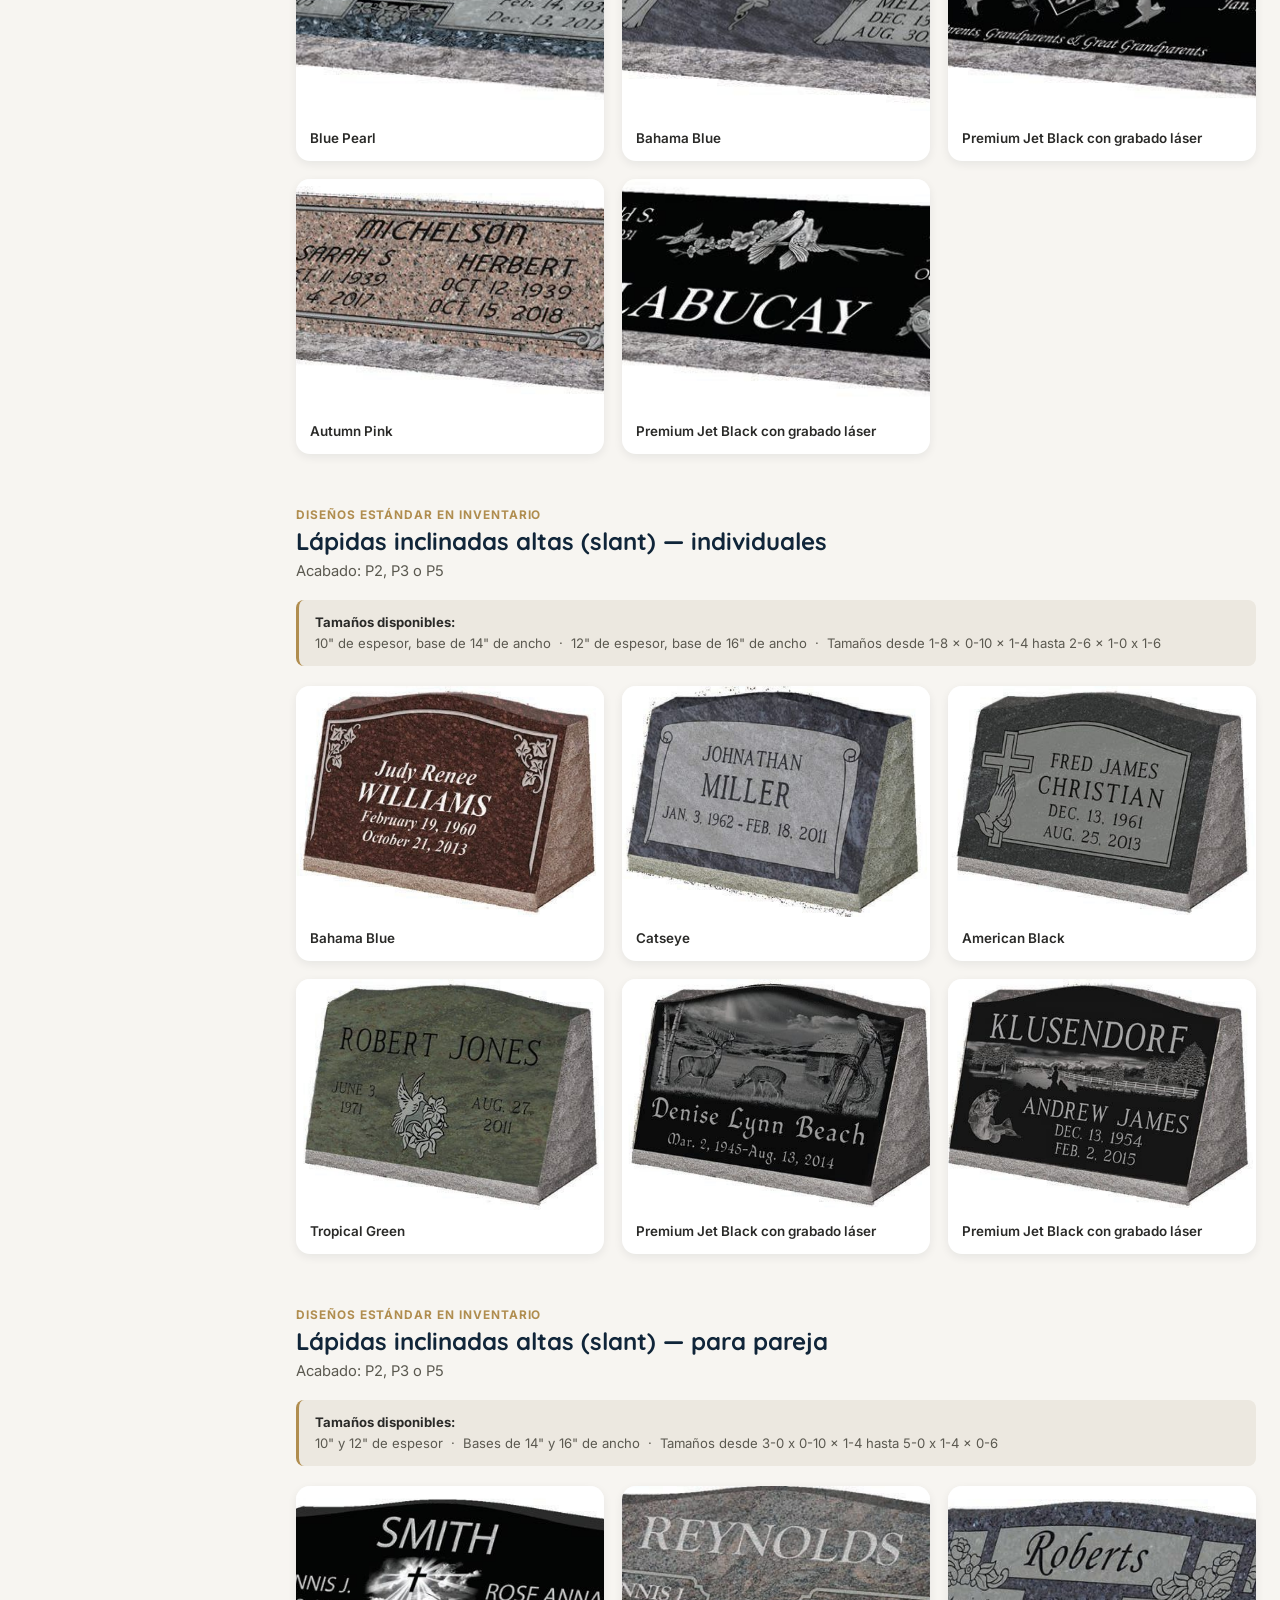
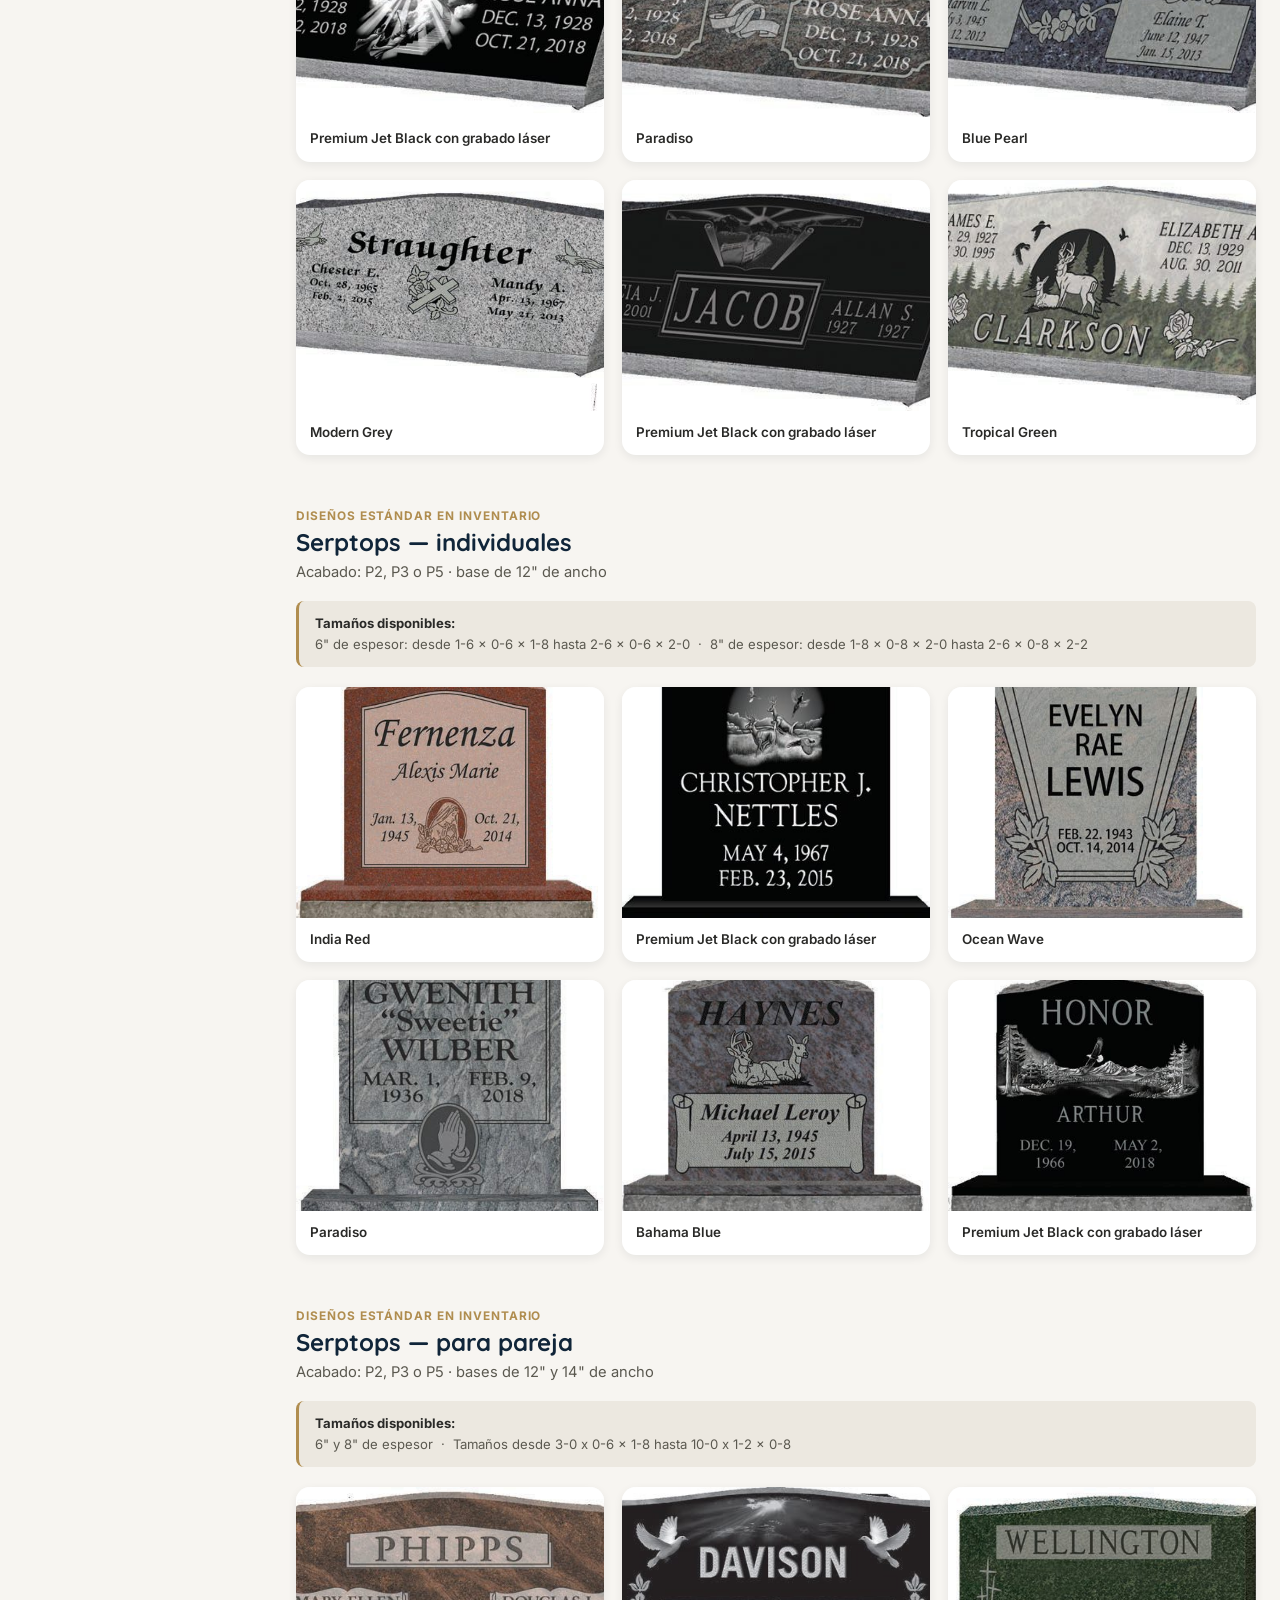
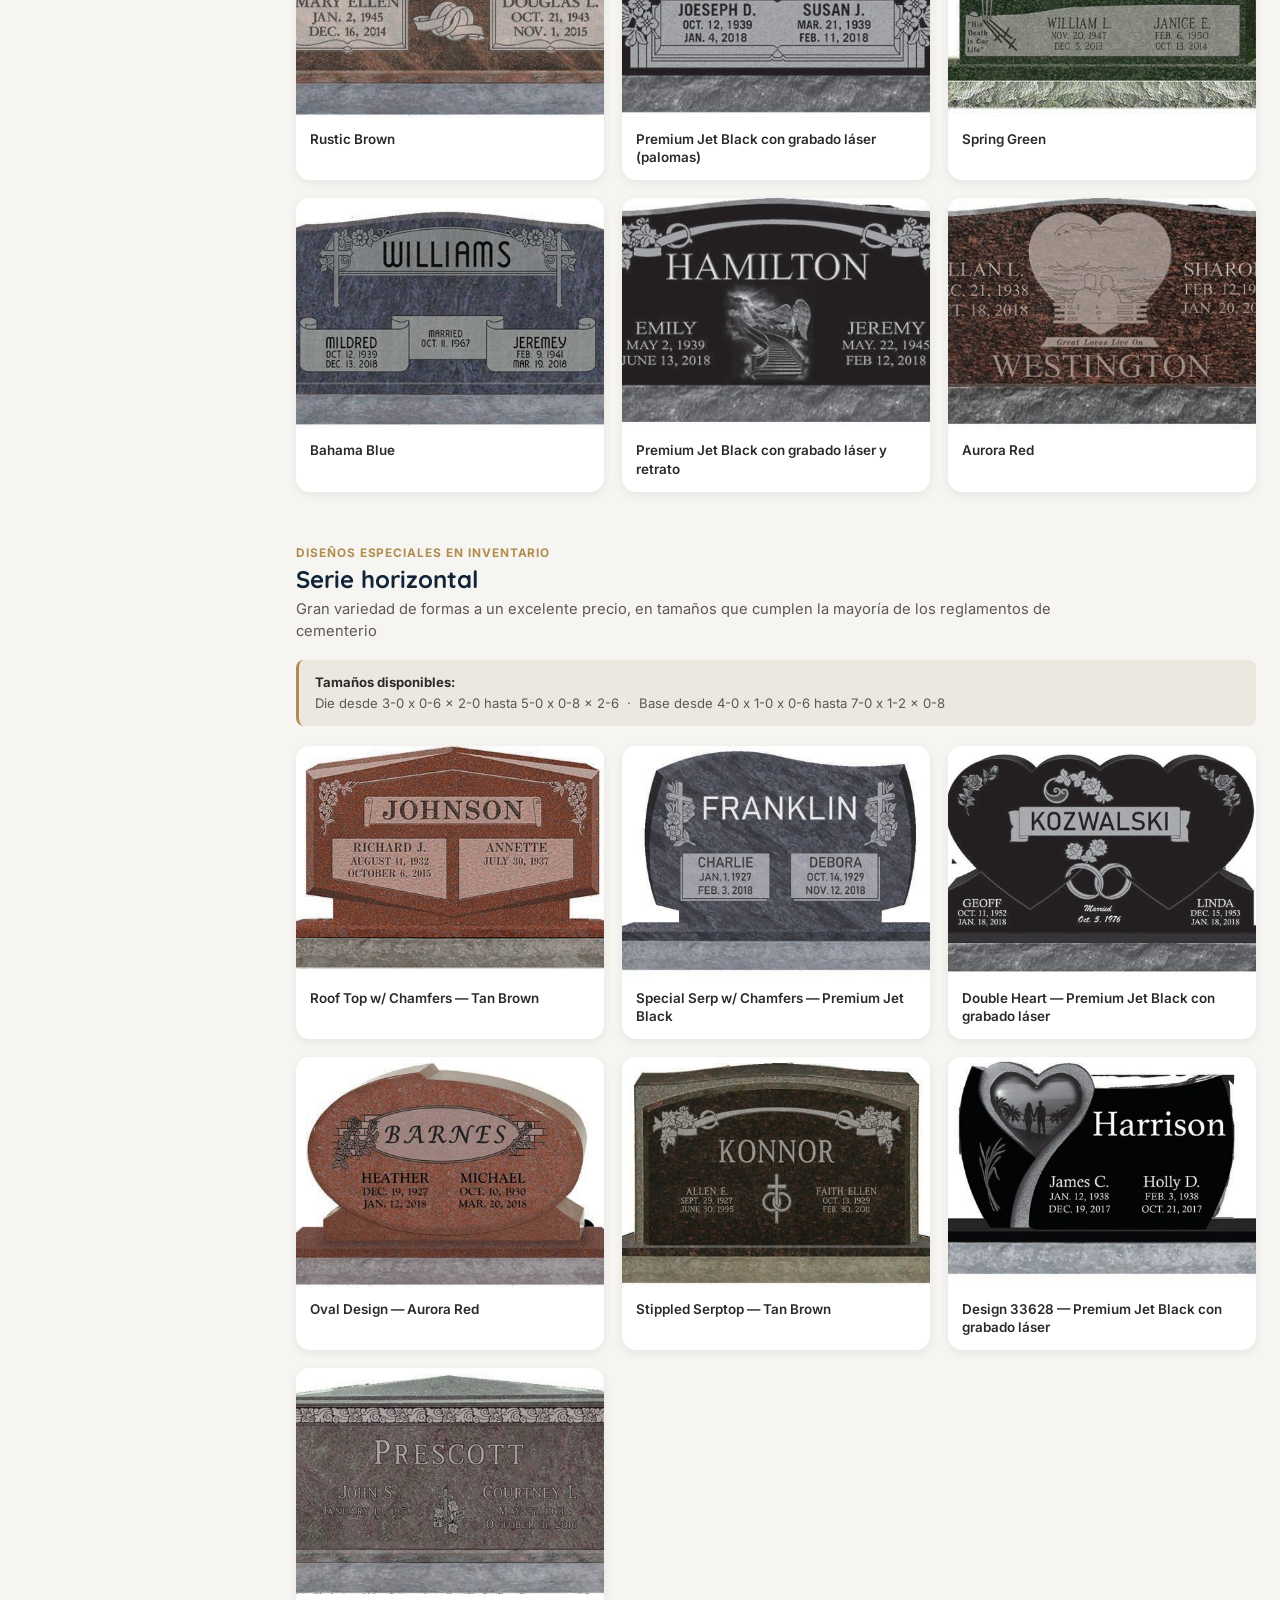
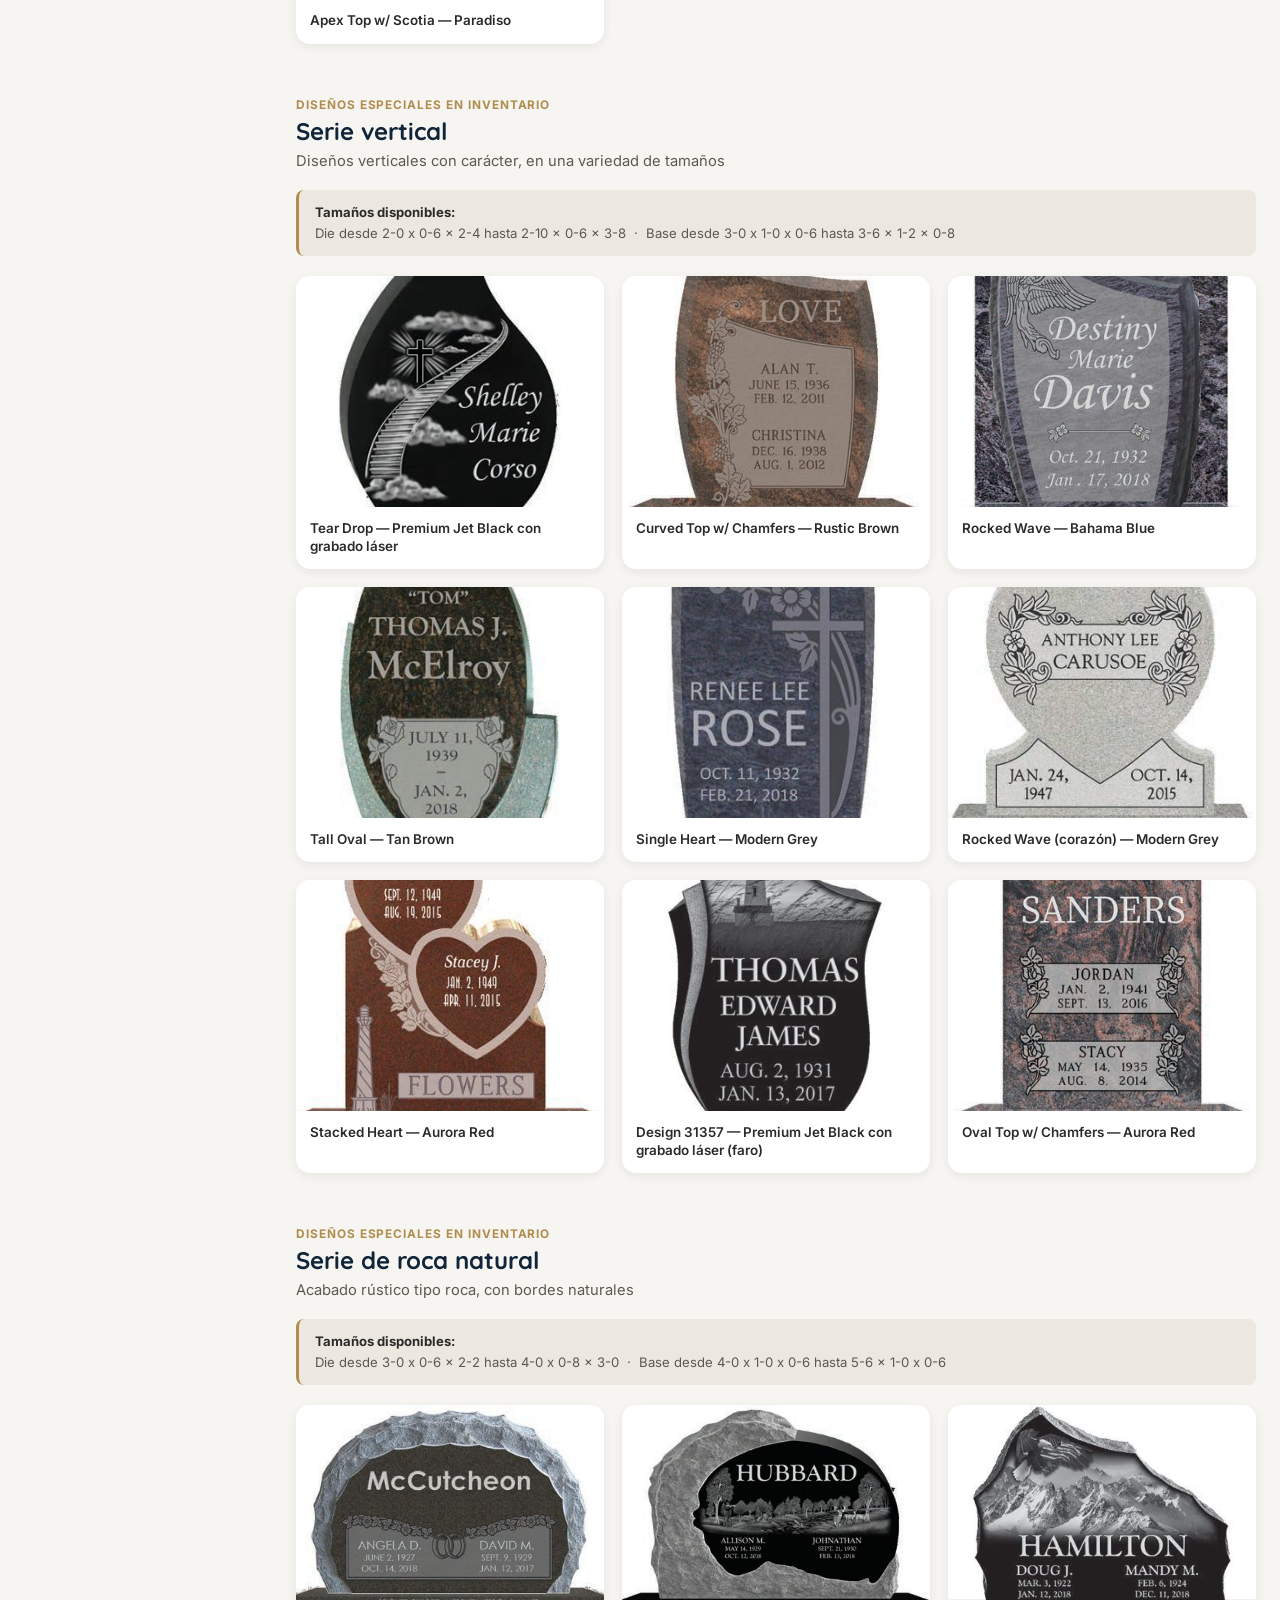
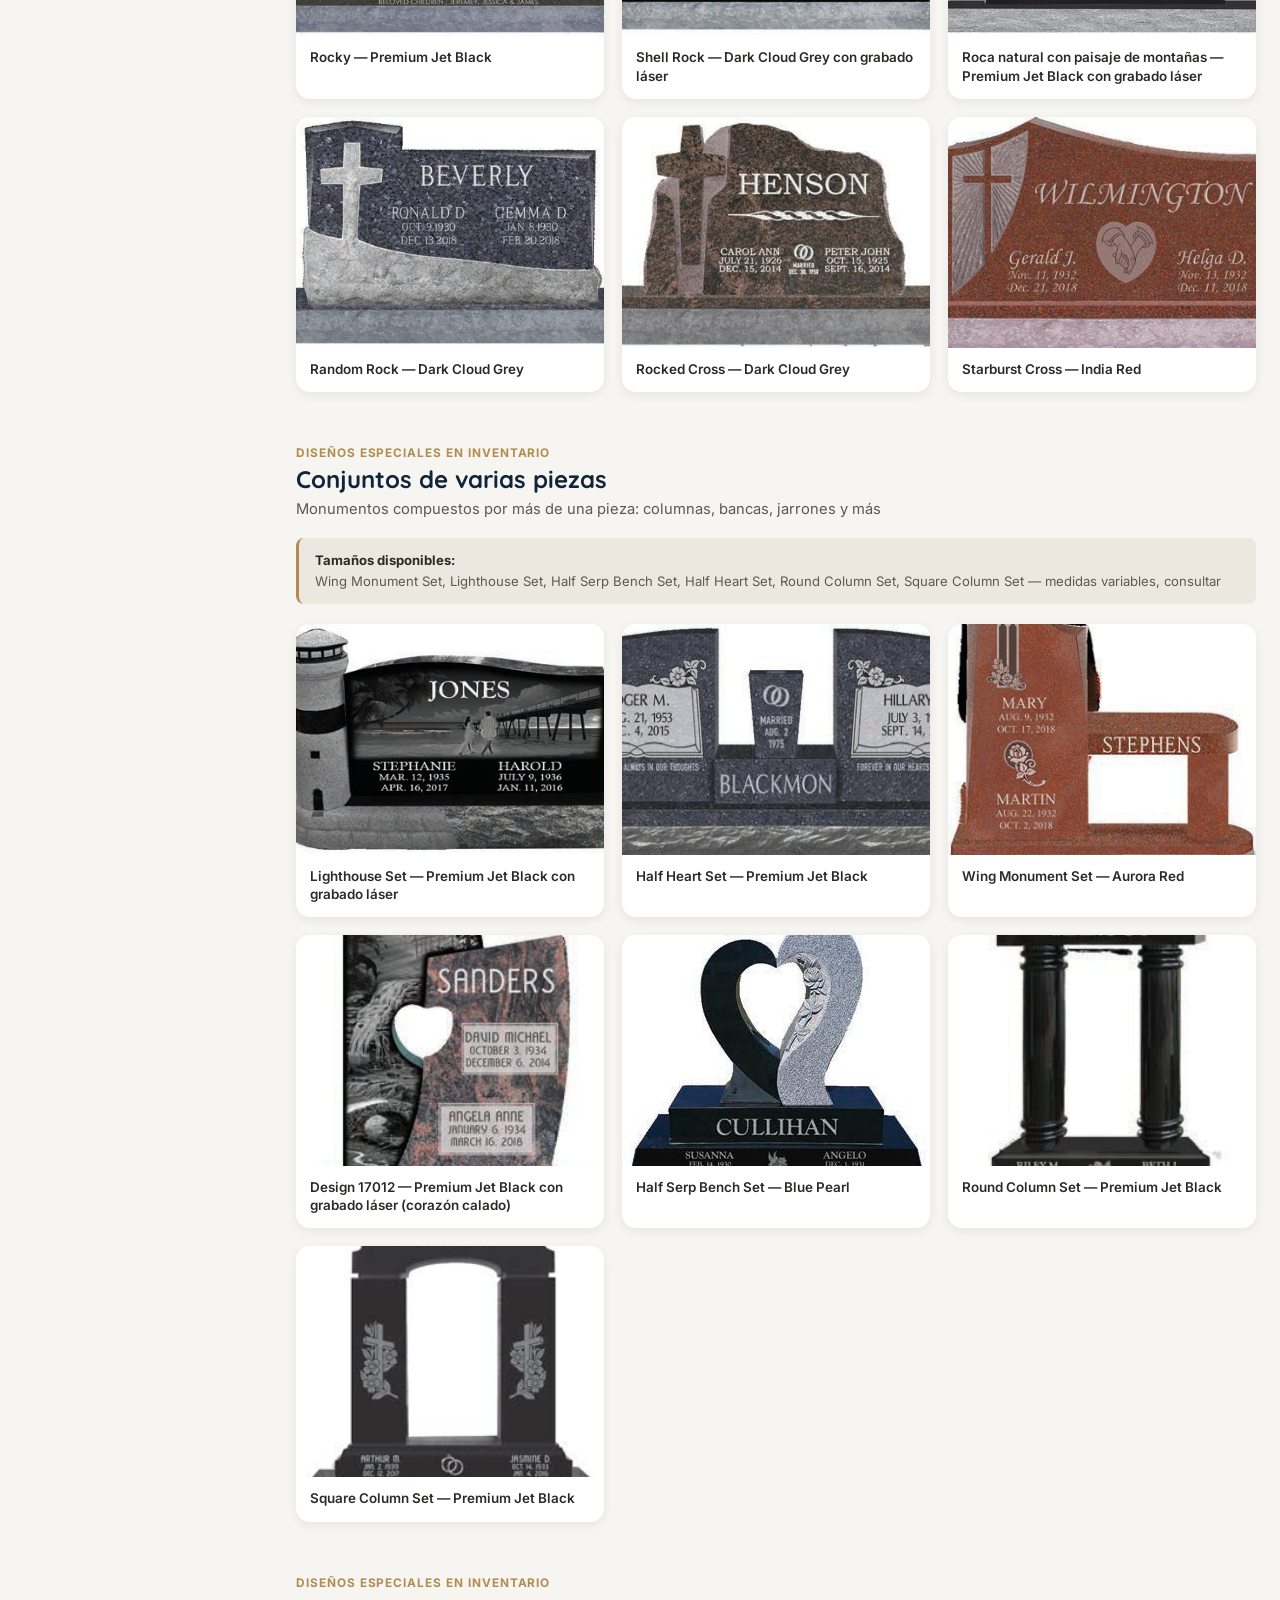
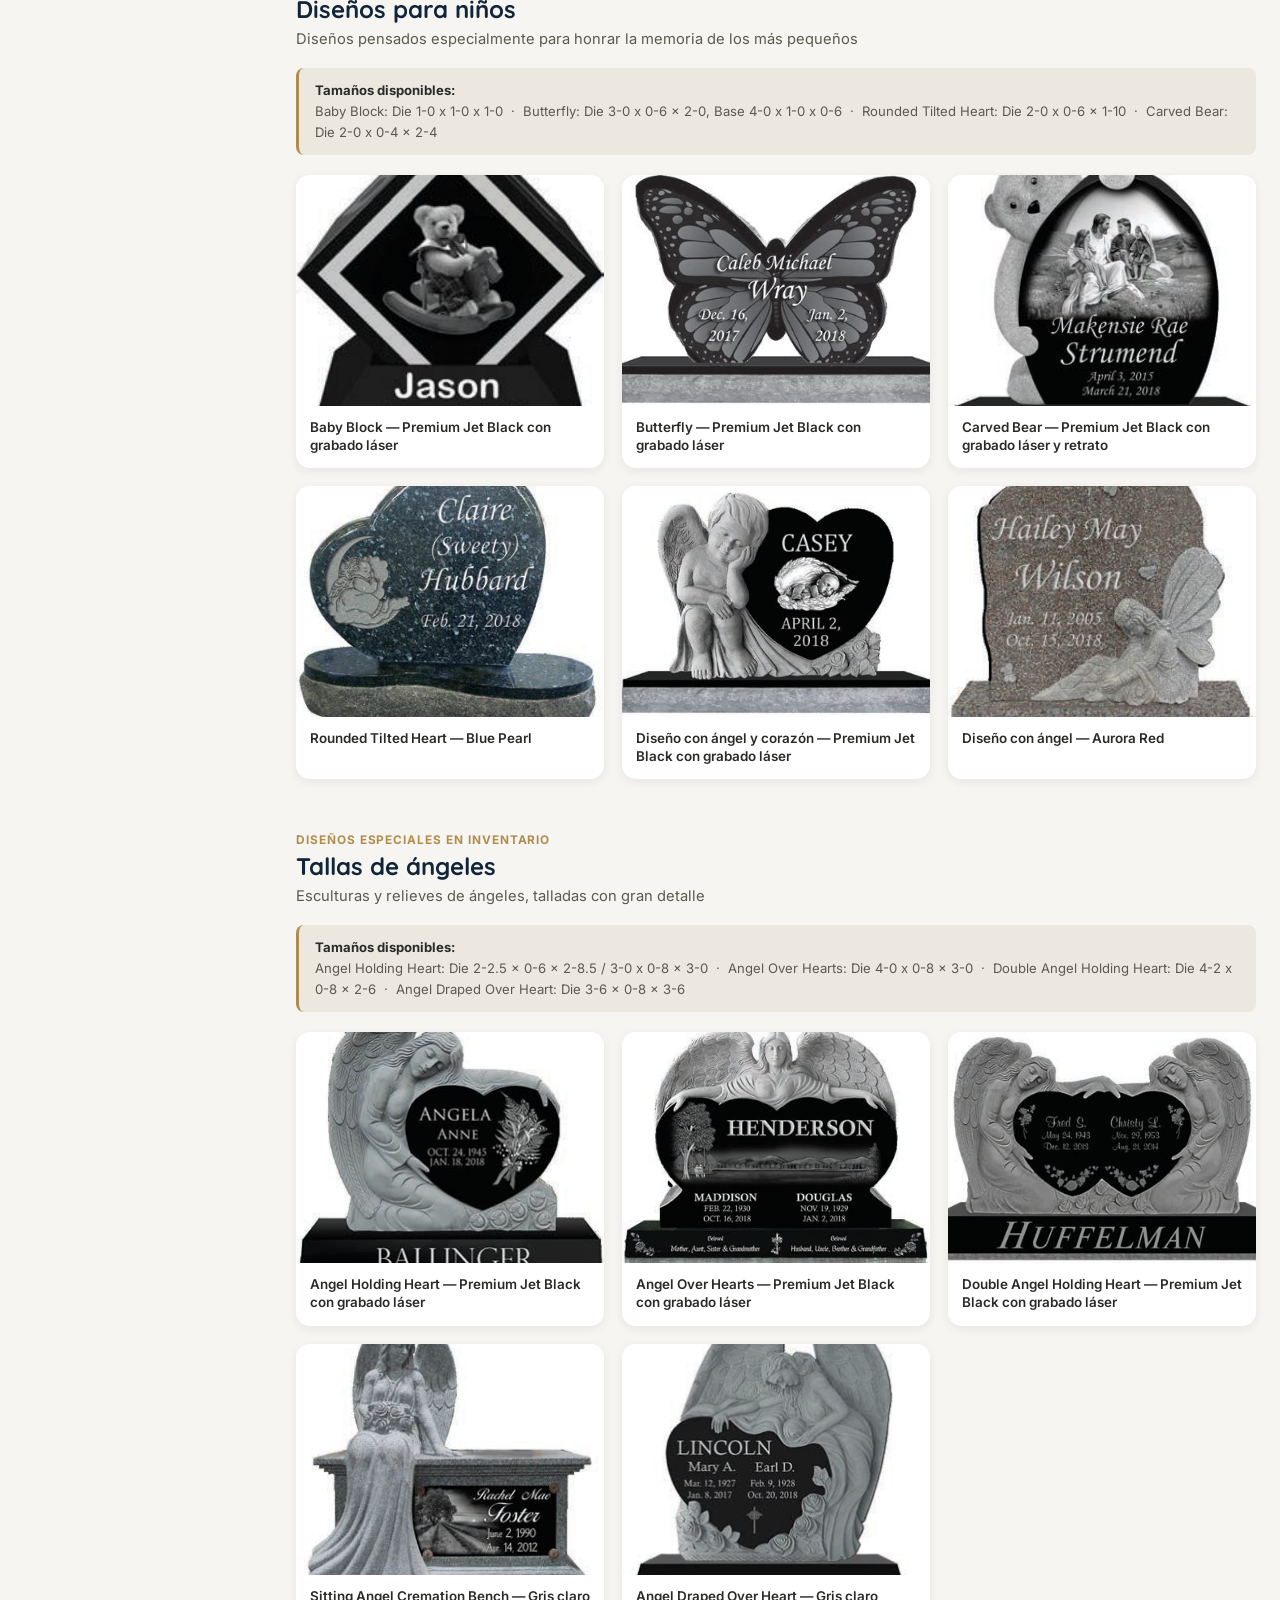
==== commit 81d9a408: "Update catalogo.html Arreglar rutas de imágenes"" ====
--- a/catalogo.html
+++ b/catalogo.html
@@ -563,12 +563,26 @@
 
   function openLightbox(idx){
     currentIndex = idx;
+    // toma la ruta más reciente (por si el fallback de carpeta ya la actualizó)
+    const item = galleryItems[idx];
+    if(item.node) item.img = item.node.dataset.img;
     renderLightbox();
     document.getElementById('lightbox').classList.add('open');
   }
   function renderLightbox(){
     const item = galleryItems[currentIndex];
-    document.getElementById('lightboxImg').src = item.img;
+    const imgEl = document.getElementById('lightboxImg');
+    imgEl.src = item.img;
+    imgEl.onerror = function(){
+      // si la carpeta guardada tampoco sirve aquí, prueba el resto de carpetas conocidas
+      const folders = ['images','imagenes.3','imagens.9','imagenes.9.1'];
+      const filename = item.img.split('/').pop();
+      let i = (imgEl.dataset.lbTry ? parseInt(imgEl.dataset.lbTry,10) : 0) + 1;
+      if(i < folders.length){
+        imgEl.dataset.lbTry = i;
+        imgEl.src = folders[i] + '/' + filename;
+      }
+    };
     document.getElementById('lightboxCaption').textContent = item.caption;
     document.getElementById('lightboxSub').textContent = item.sub || '';
   }
@@ -594,6 +608,16 @@
   // ---------- Build content ----------
   function buildContent(){
     let html = '';
+    // Carpetas donde pueden estar las fotos (se prueban en este orden hasta encontrar la imagen)
+    const IMAGE_FOLDERS = ['images', 'imagenes.3', 'imagens.9', 'imagenes.9.1'];
+    function imgSrc(filename){
+      return IMAGE_FOLDERS[0] + '/' + filename;
+    }
+    function onErrorAttr(filename){
+      // Genera el atributo onerror que va probando cada carpeta siguiente si la actual falla
+      const tries = IMAGE_FOLDERS.slice(1).map(f => `'${f}/${filename}'`).join(',');
+      return `data-tries="${tries}" data-tryidx="0" onerror="window.__imgFallback(this)"`;
+    }
 
     // Colors section
     html += `<section class="section-block" id="sec-colors" data-group="__colors">
@@ -603,8 +627,8 @@
     CATALOG.colors.groups.forEach(g=>{
       html += `<div class="color-group-label">${g.group}</div><div class="color-grid">`;
       g.items.forEach(it=>{
-        html += `<div class="swatch" data-img="images/${it.img}" data-cap="${escapeHtml(it.name)}" data-sub="Granito">
-          <img class="swatch-img" src="images/${it.img}" alt="${escapeHtml(it.name)}" loading="lazy">
+        html += `<div class="swatch" data-img="${imgSrc(it.img)}" data-cap="${escapeHtml(it.name)}" data-sub="Granito">
+          <img class="swatch-img" src="${imgSrc(it.img)}" alt="${escapeHtml(it.name)}" loading="lazy" ${onErrorAttr(it.img)}>
           <div class="swatch-name">${escapeHtml(it.name)}</div>
         </div>`;
       });
@@ -623,8 +647,8 @@
       }
       html += `<div class="grid">`;
       cat.items.forEach(it=>{
-        html += `<div class="card" data-img="images/${it.img}" data-cap="${escapeHtml(it.color)}" data-sub="${escapeHtml(cat.title)}">
-          <img class="card-img" src="images/${it.img}" alt="${escapeHtml(it.color)}" loading="lazy">
+        html += `<div class="card" data-img="${imgSrc(it.img)}" data-cap="${escapeHtml(it.color)}" data-sub="${escapeHtml(cat.title)}">
+          <img class="card-img" src="${imgSrc(it.img)}" alt="${escapeHtml(it.color)}" loading="lazy" ${onErrorAttr(it.img)}>
           <div class="card-body"><div class="card-color">${escapeHtml(it.color)}</div></div>
         </div>`;
       });
@@ -639,10 +663,25 @@
     return String(str).replace(/[&<>"']/g, m=>({'&':'&amp;','<':'&lt;','>':'&gt;','"':'&quot;',"'":'&#39;'}[m]));
   }
 
+  // Si una imagen falla en su carpeta actual, prueba la siguiente carpeta de la lista
+  window.__imgFallback = function(imgEl){
+    const tries = (imgEl.dataset.tries || '').split(',').map(s => s.trim().replace(/^'|'$/g,'')).filter(Boolean);
+    let idx = parseInt(imgEl.dataset.tryidx || '0', 10);
+    if(idx < tries.length){
+      imgEl.src = tries[idx];
+      imgEl.dataset.tryidx = idx + 1;
+      // mantiene sincronizado el contenedor padre para que el lightbox use la misma ruta que funcionó
+      const parent = imgEl.closest('.card, .swatch');
+      if(parent) parent.dataset.img = tries[idx];
+    } else {
+      imgEl.onerror = null; // ya no quedan carpetas que probar, deja de intentar
+    }
+  };
+
   function attachGalleryHandlers(){
     const nodes = Array.from(document.querySelectorAll('.card, .swatch'));
     galleryItems = nodes.map(n=>({
-      img:n.dataset.img, caption:n.dataset.cap, sub:n.dataset.sub
+      img:n.dataset.img, caption:n.dataset.cap, sub:n.dataset.sub, node:n
     }));
     nodes.forEach((n,i)=>{
       n.addEventListener('click', ()=>openLightbox(i));
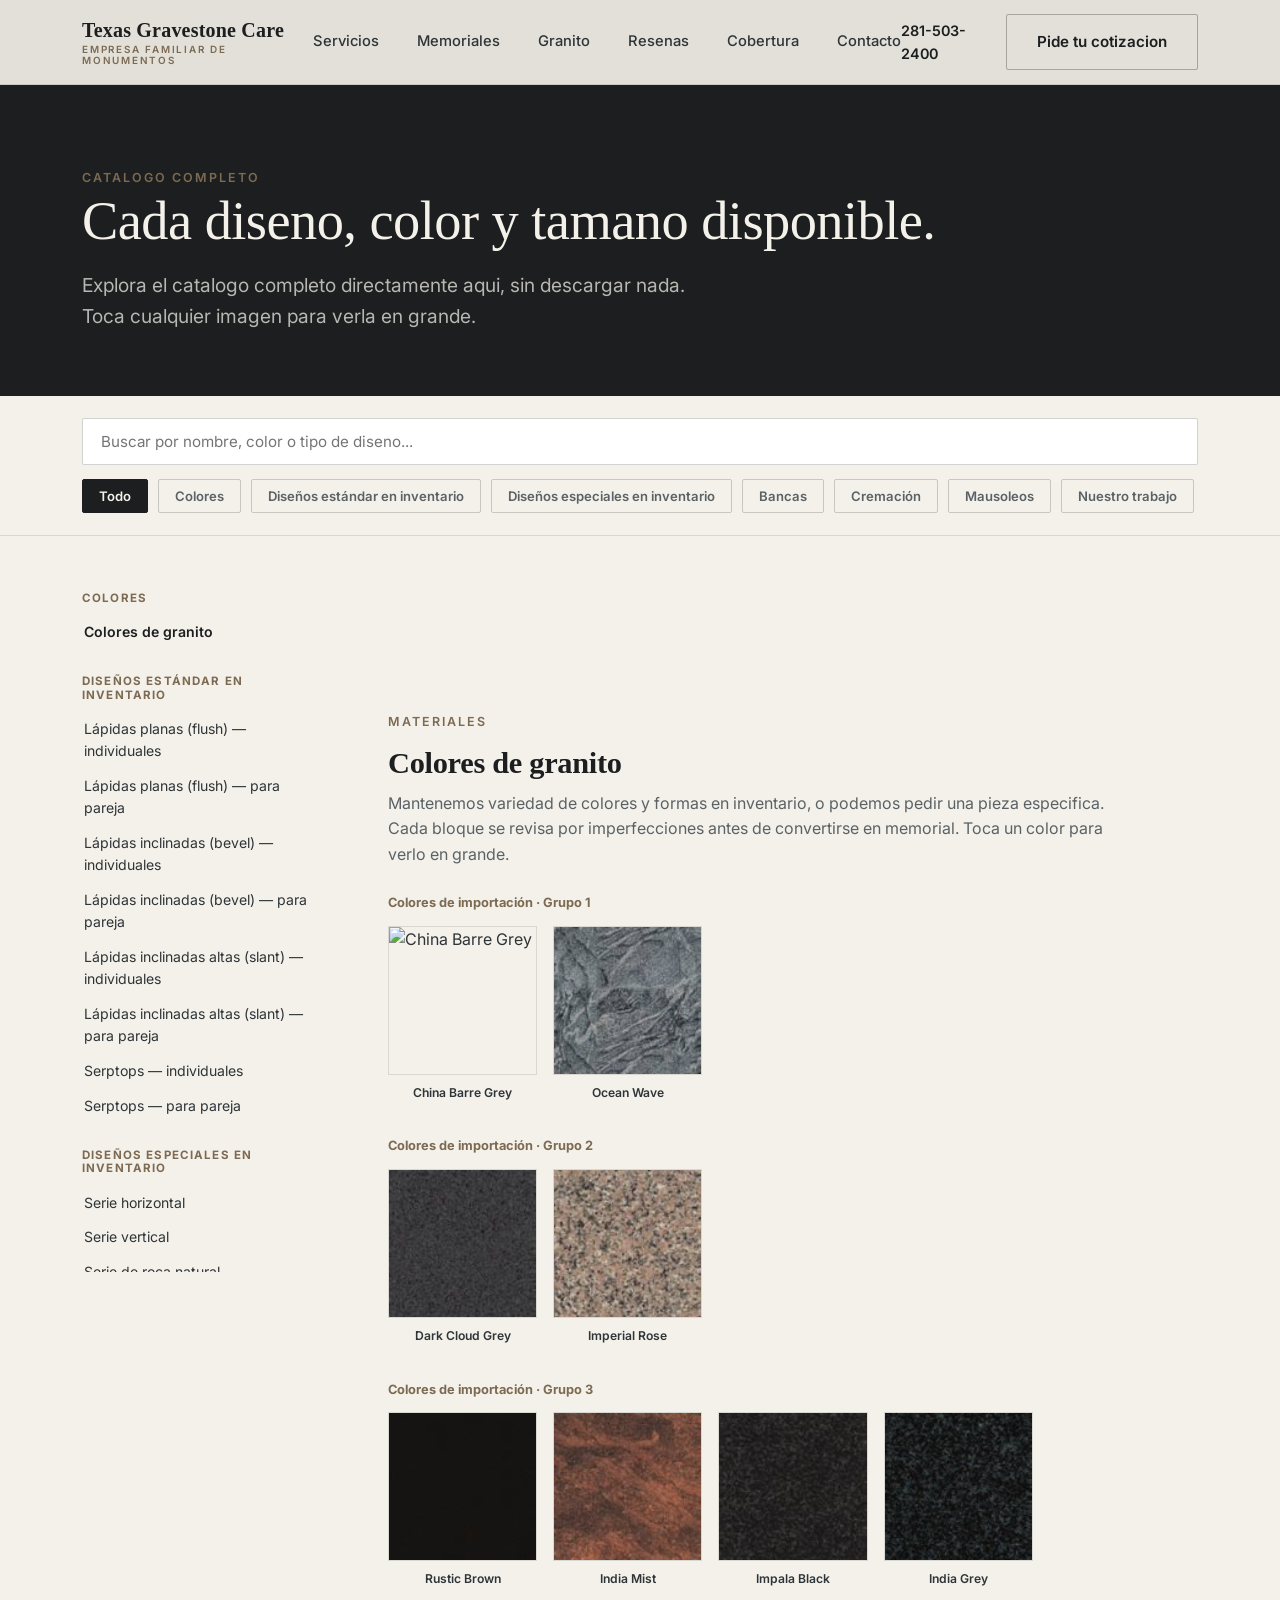
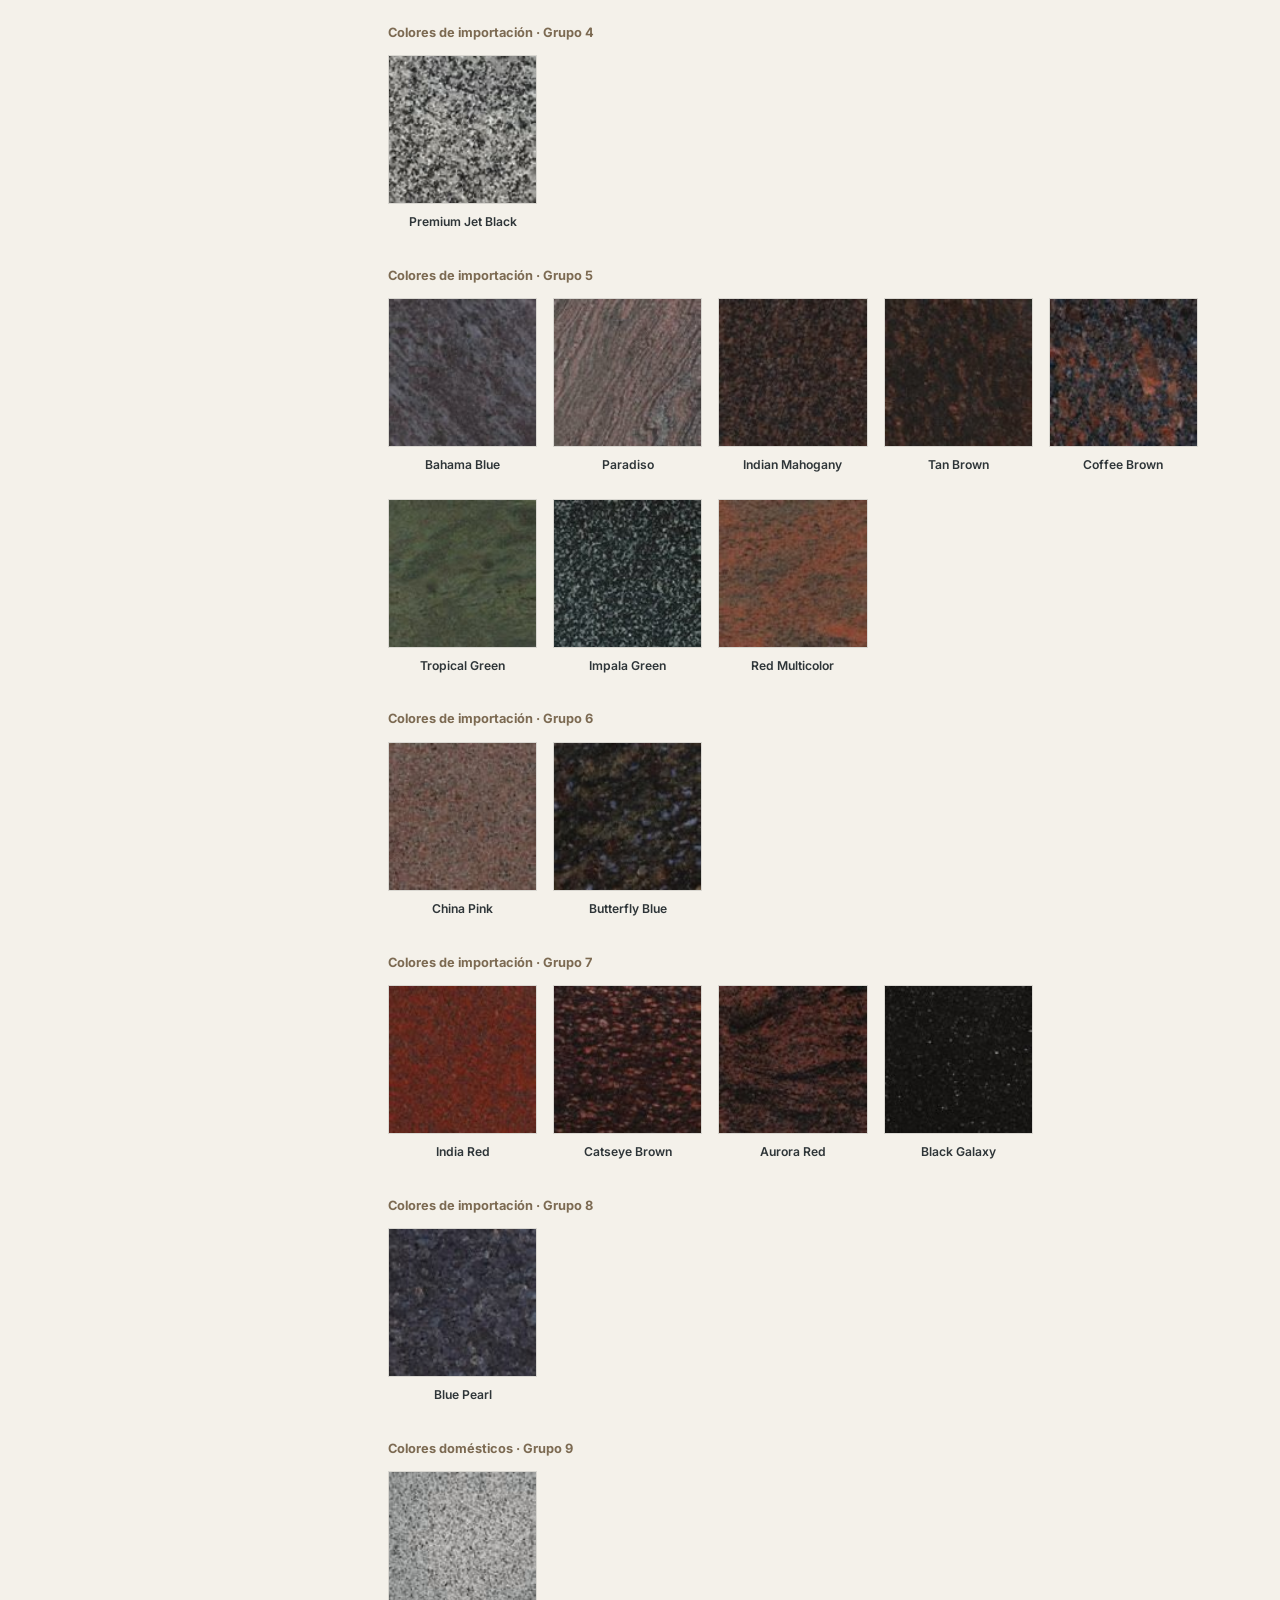
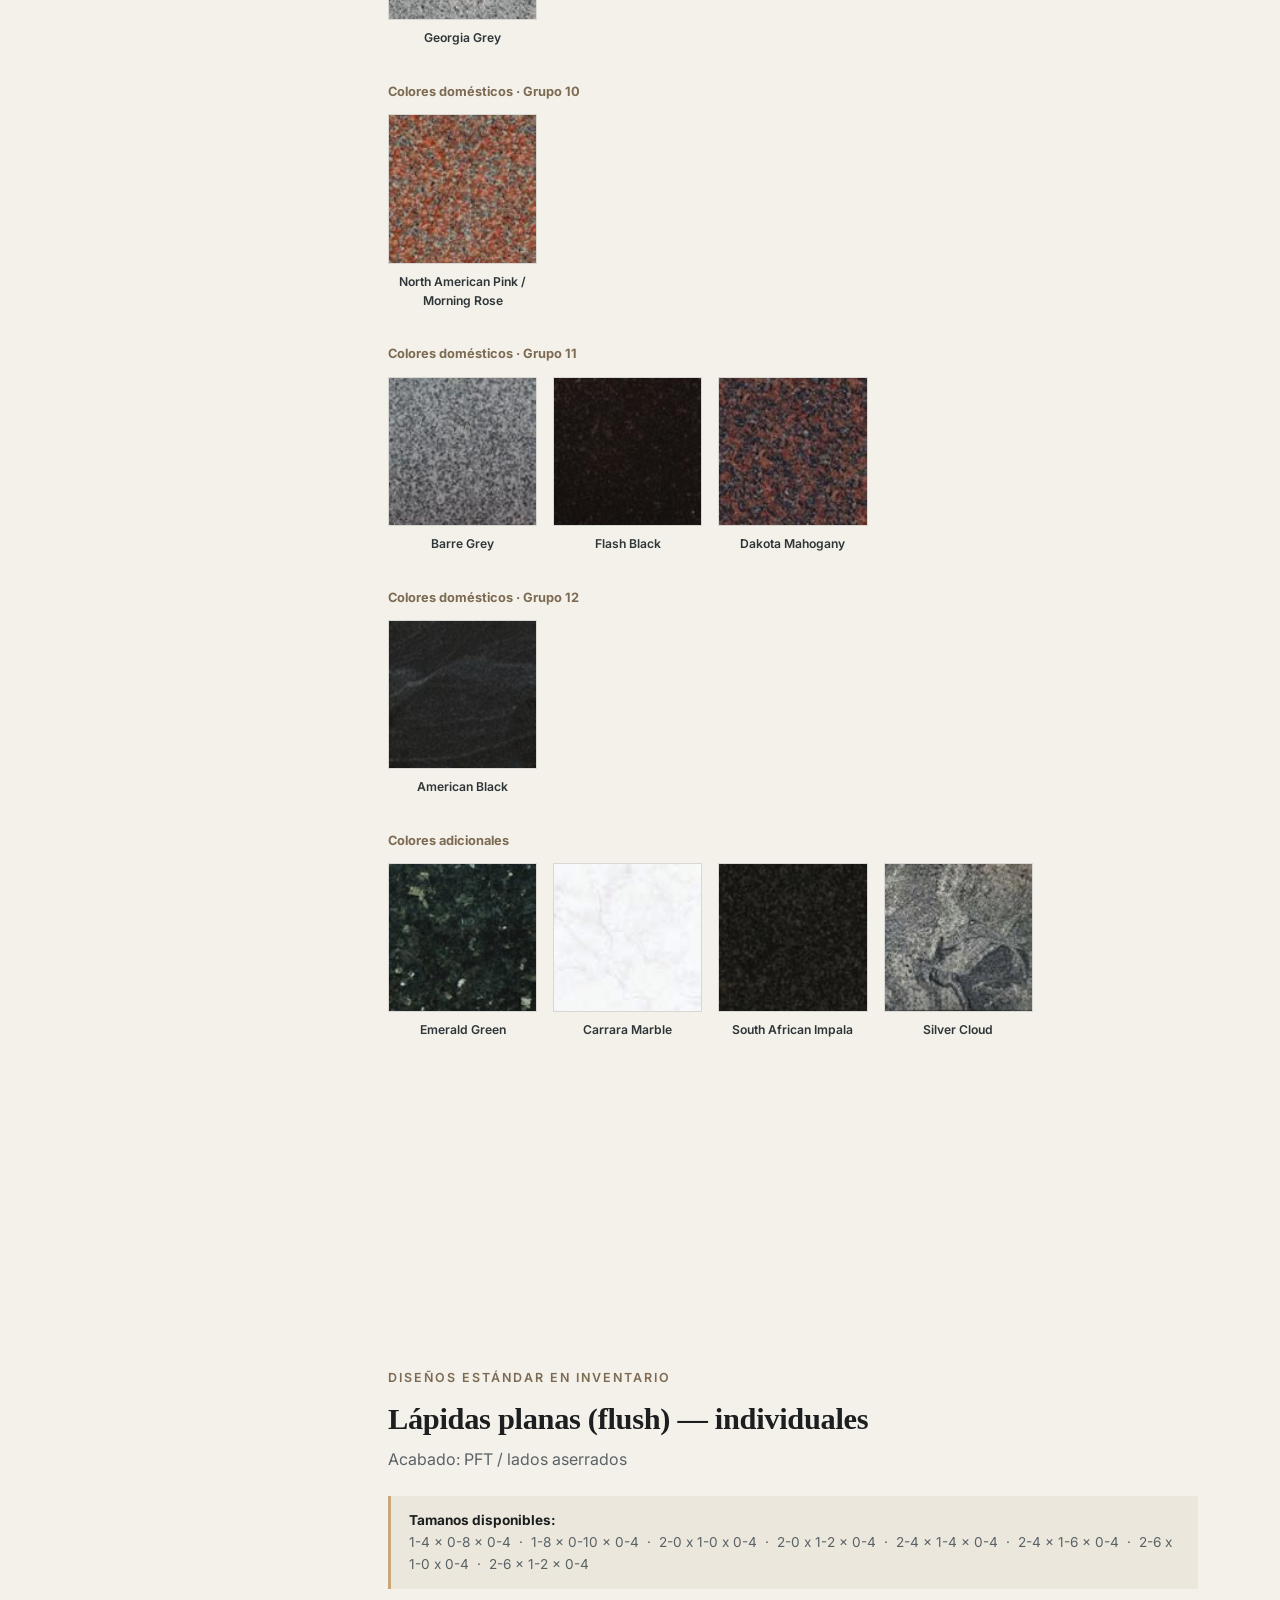
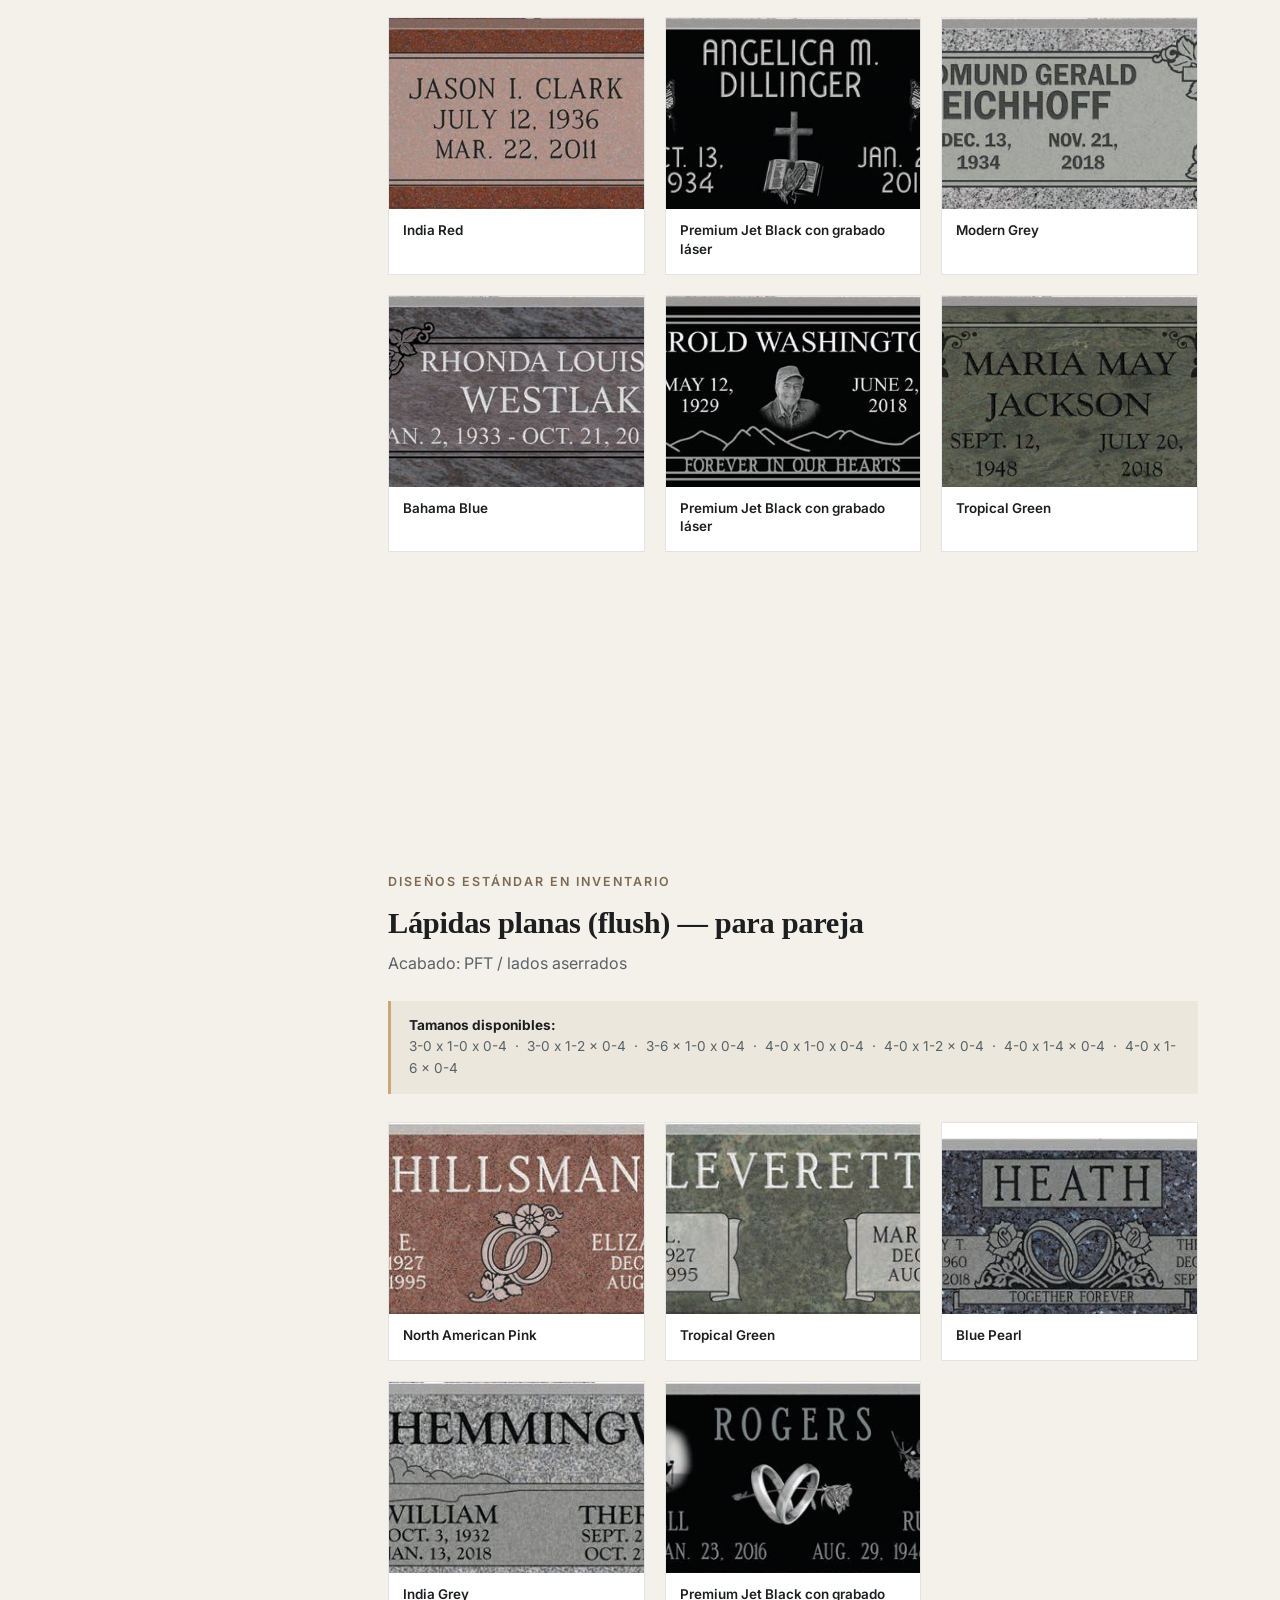
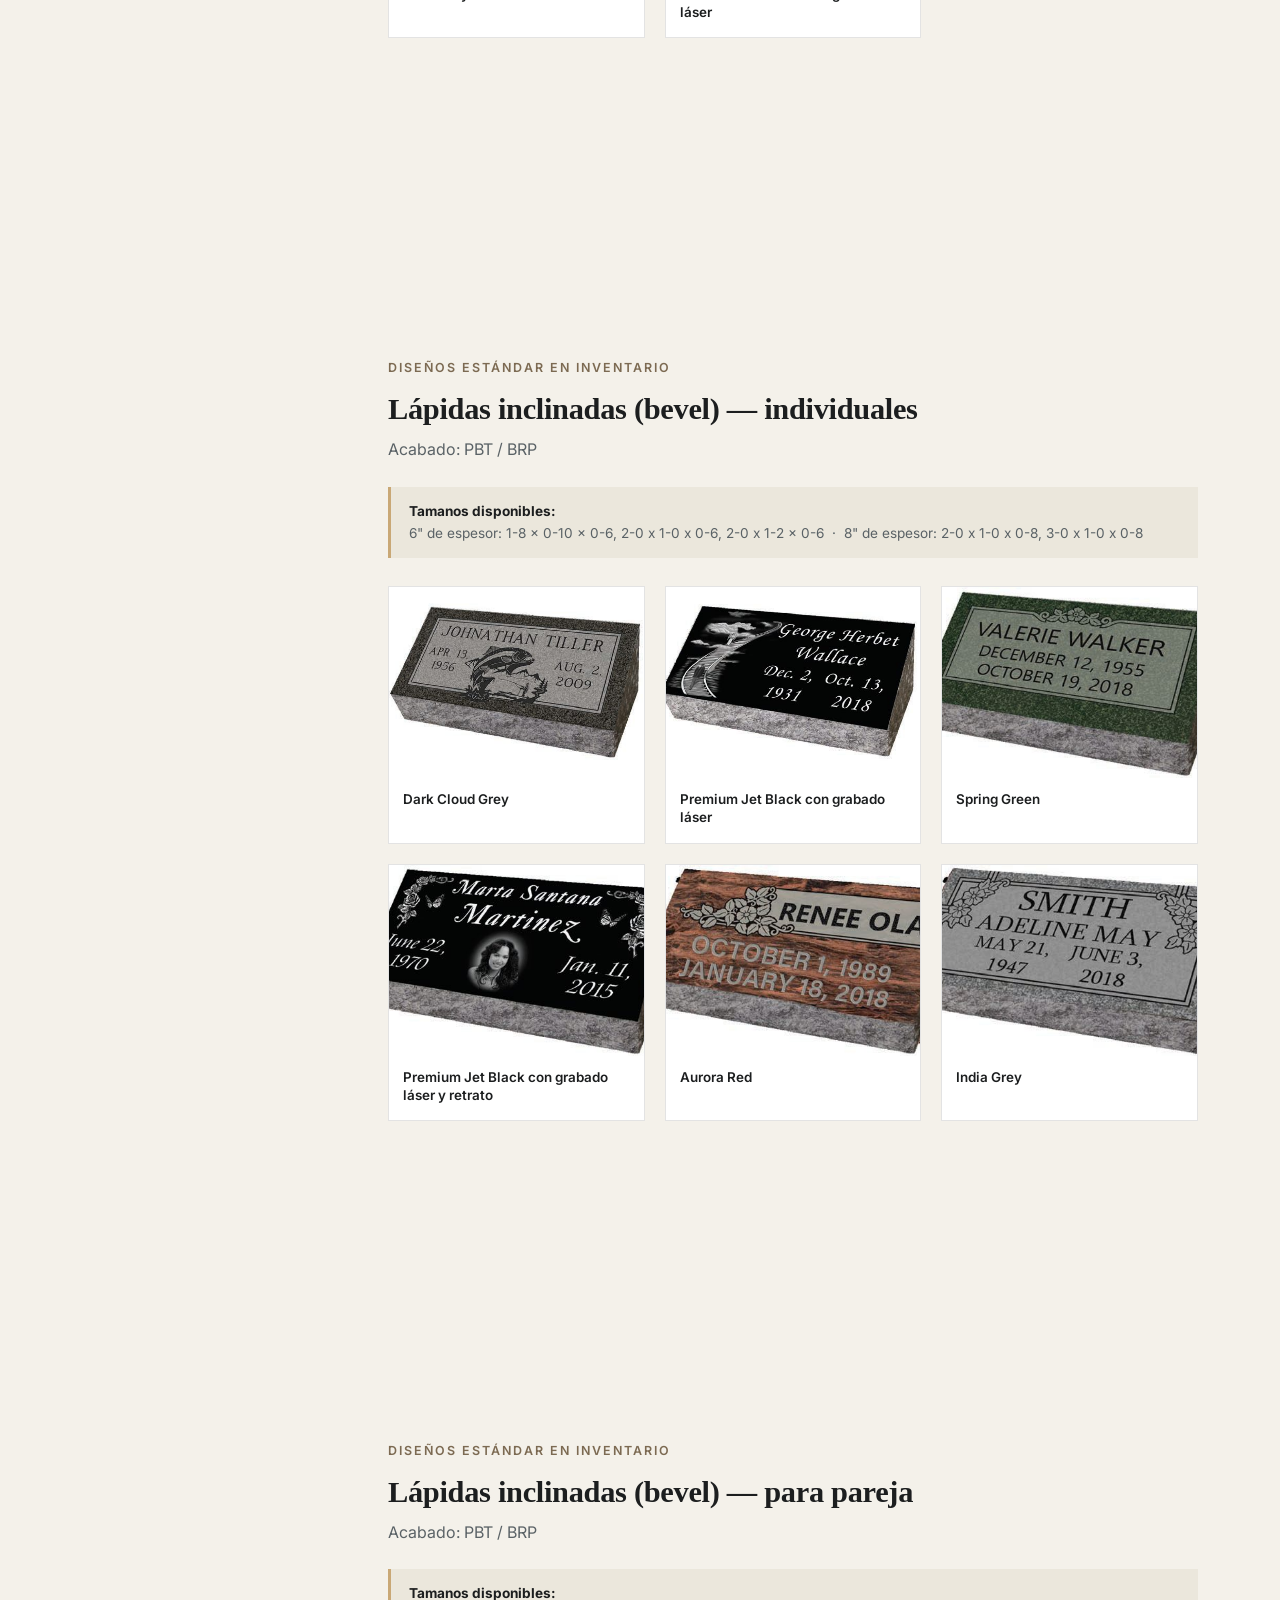
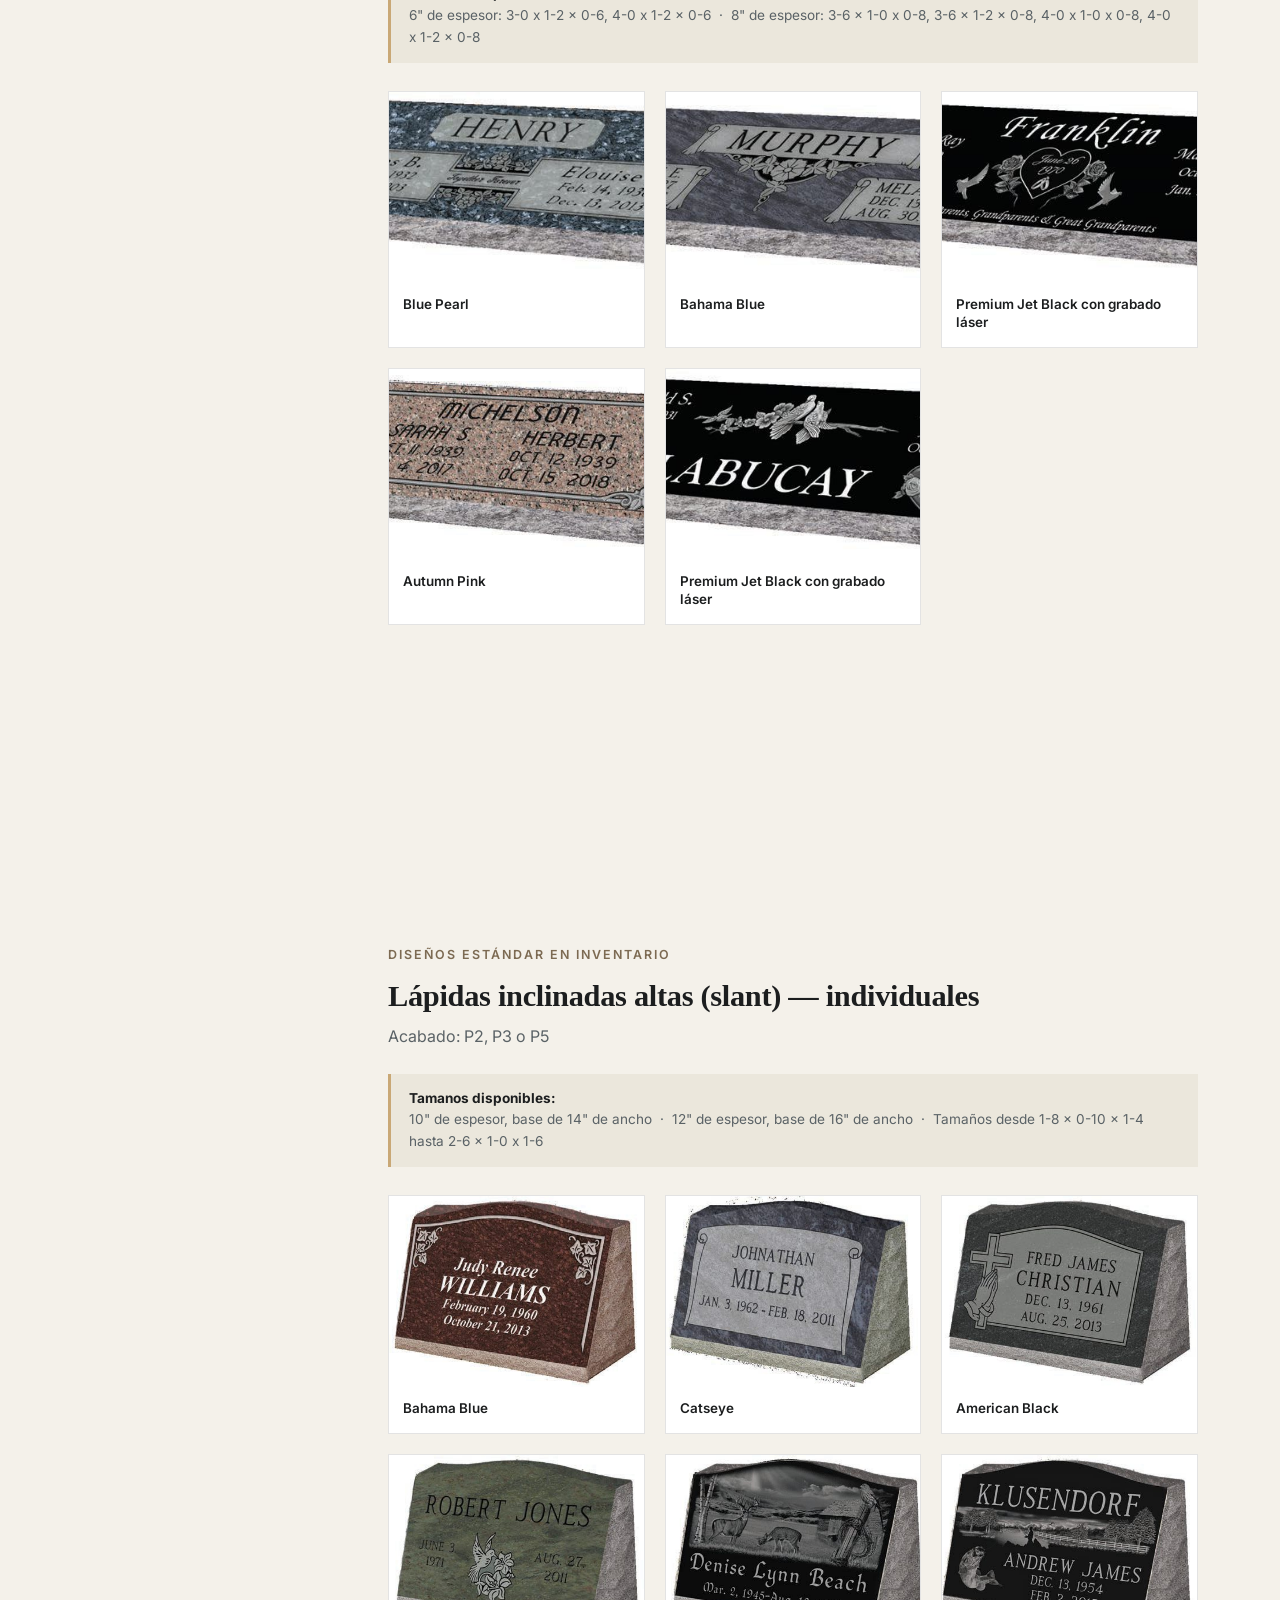
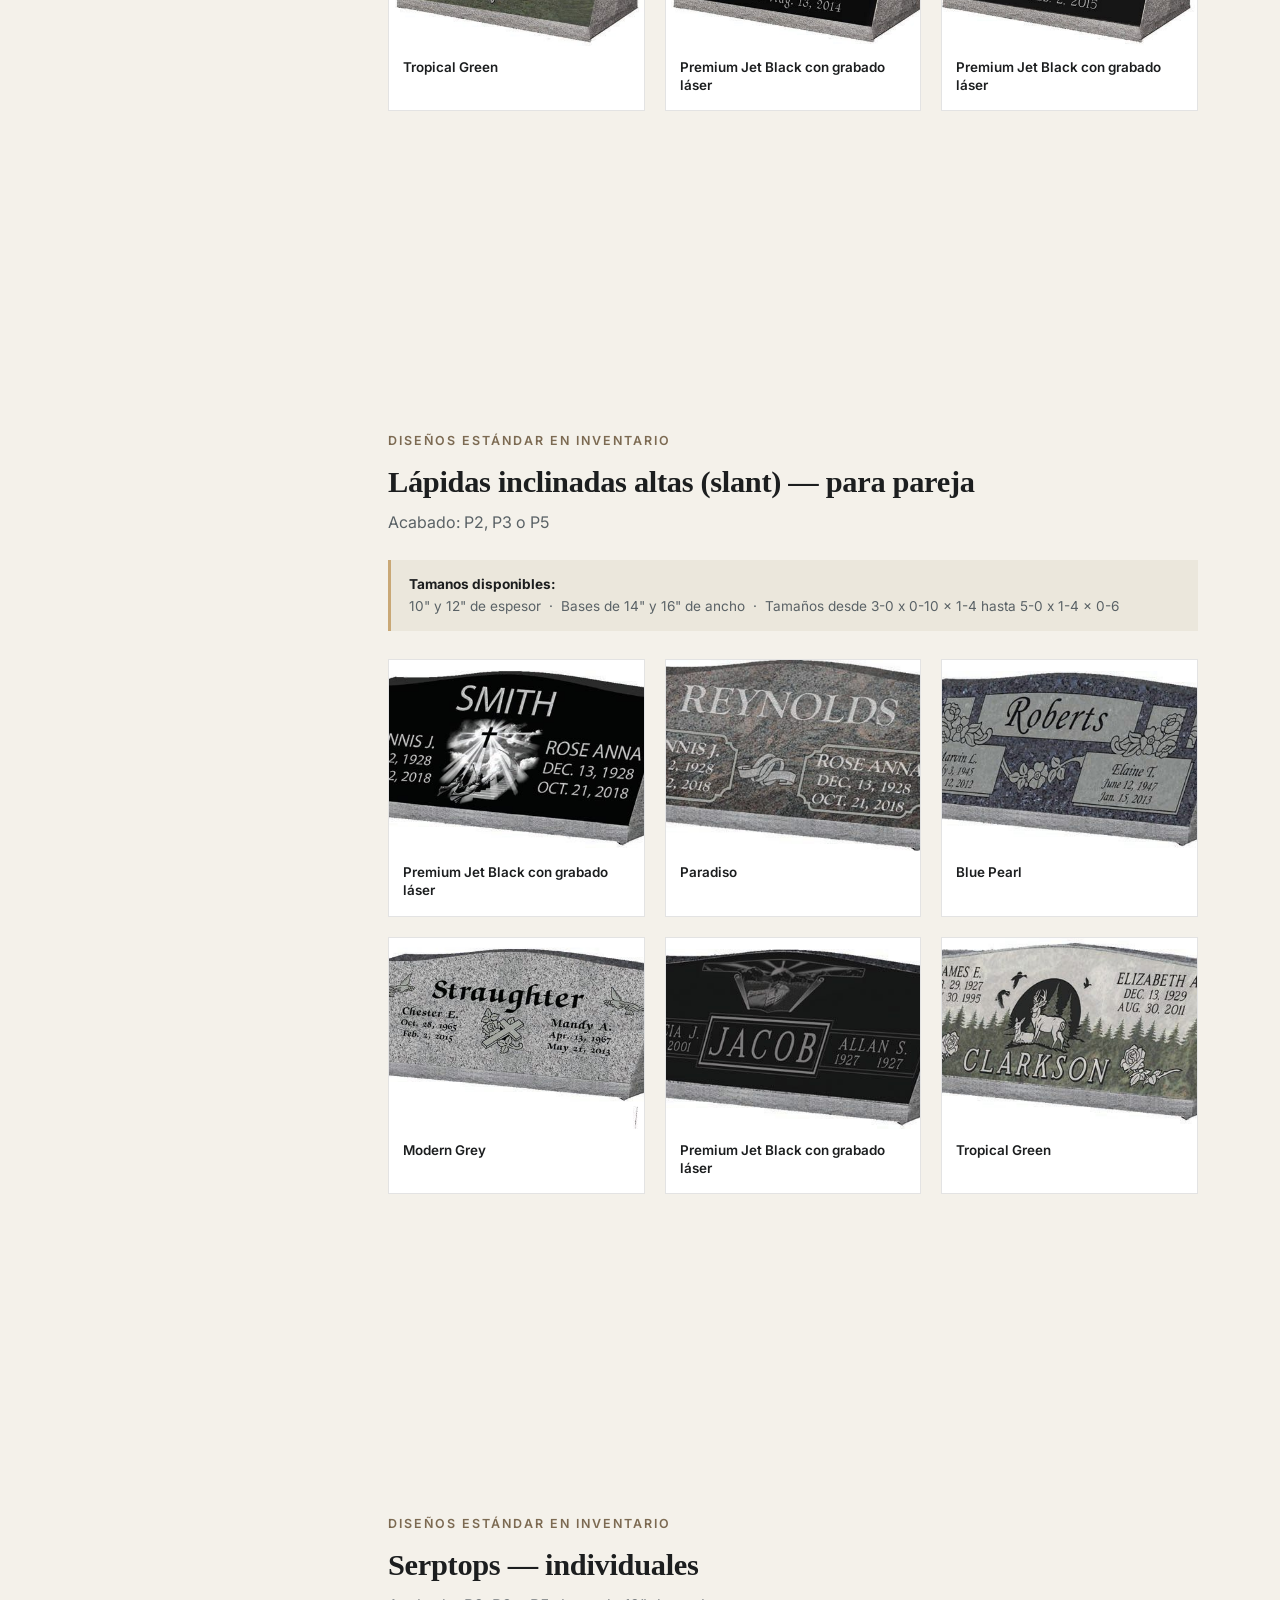
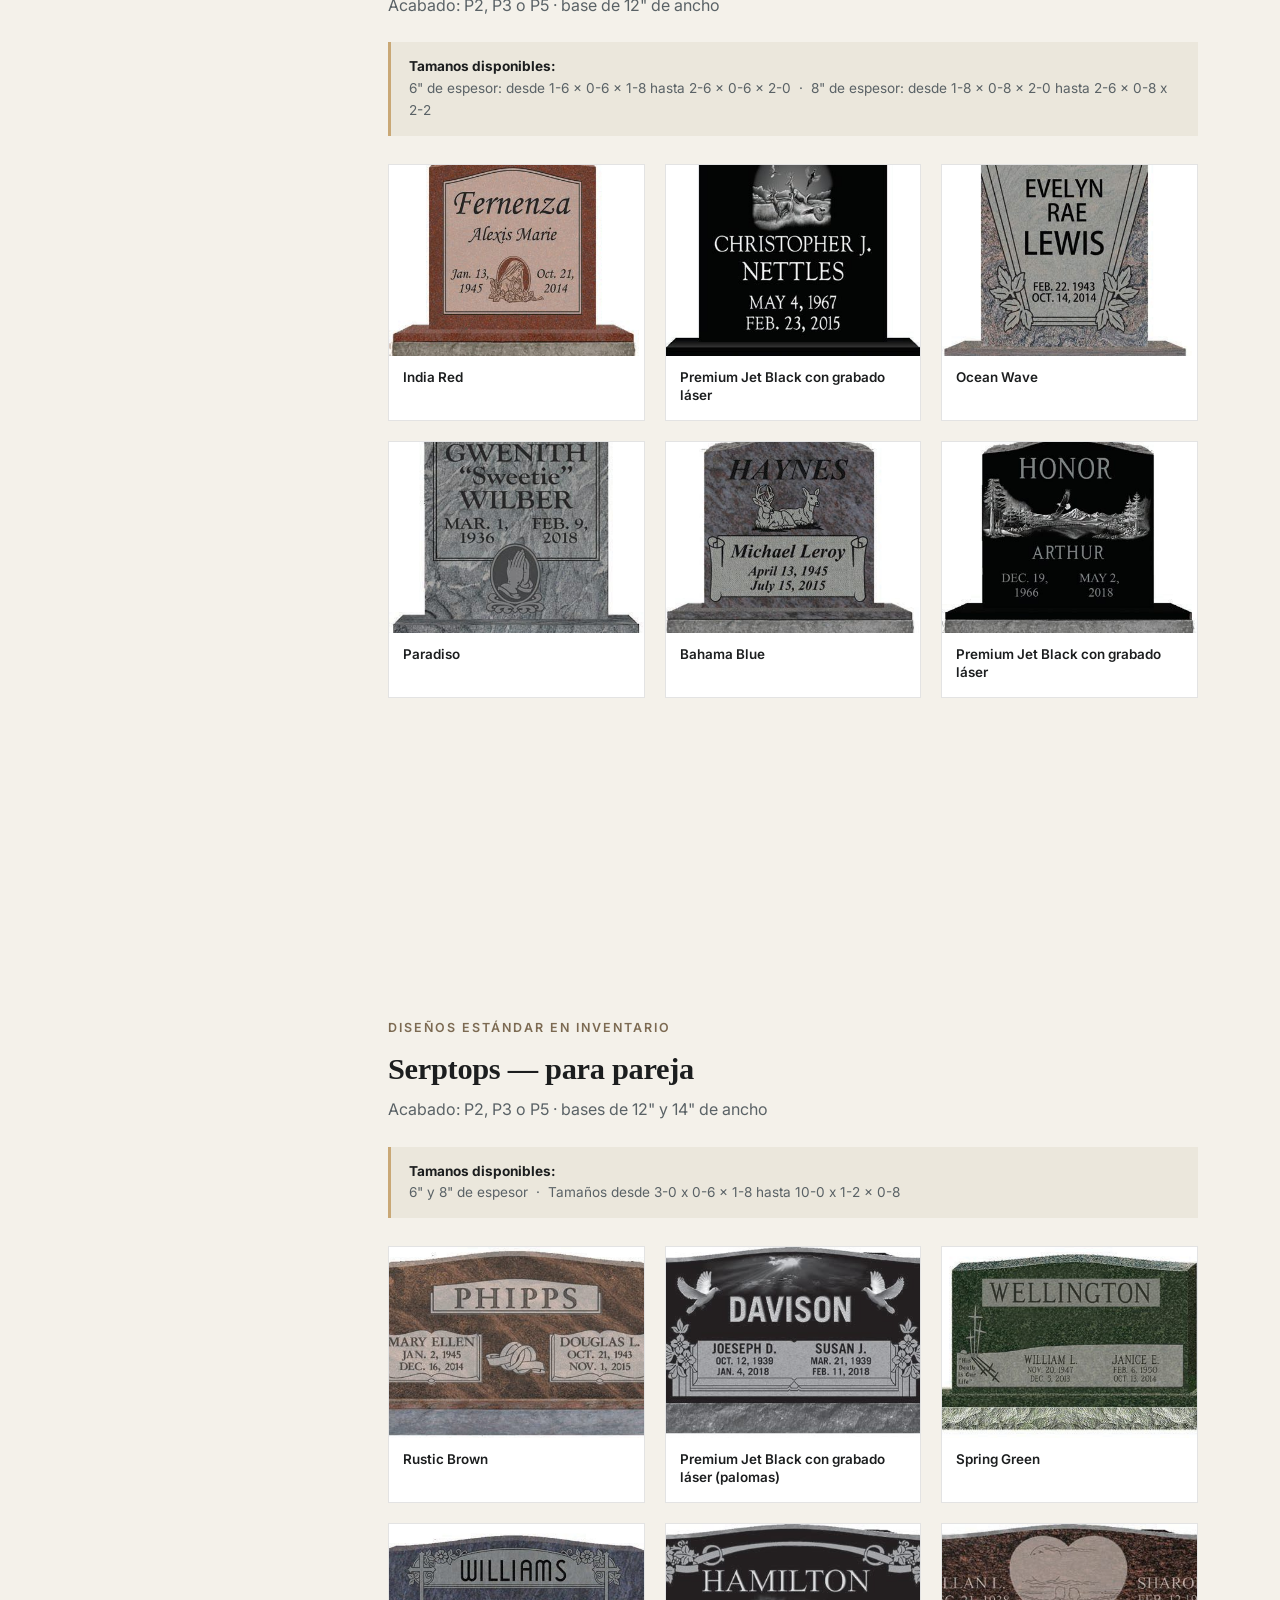
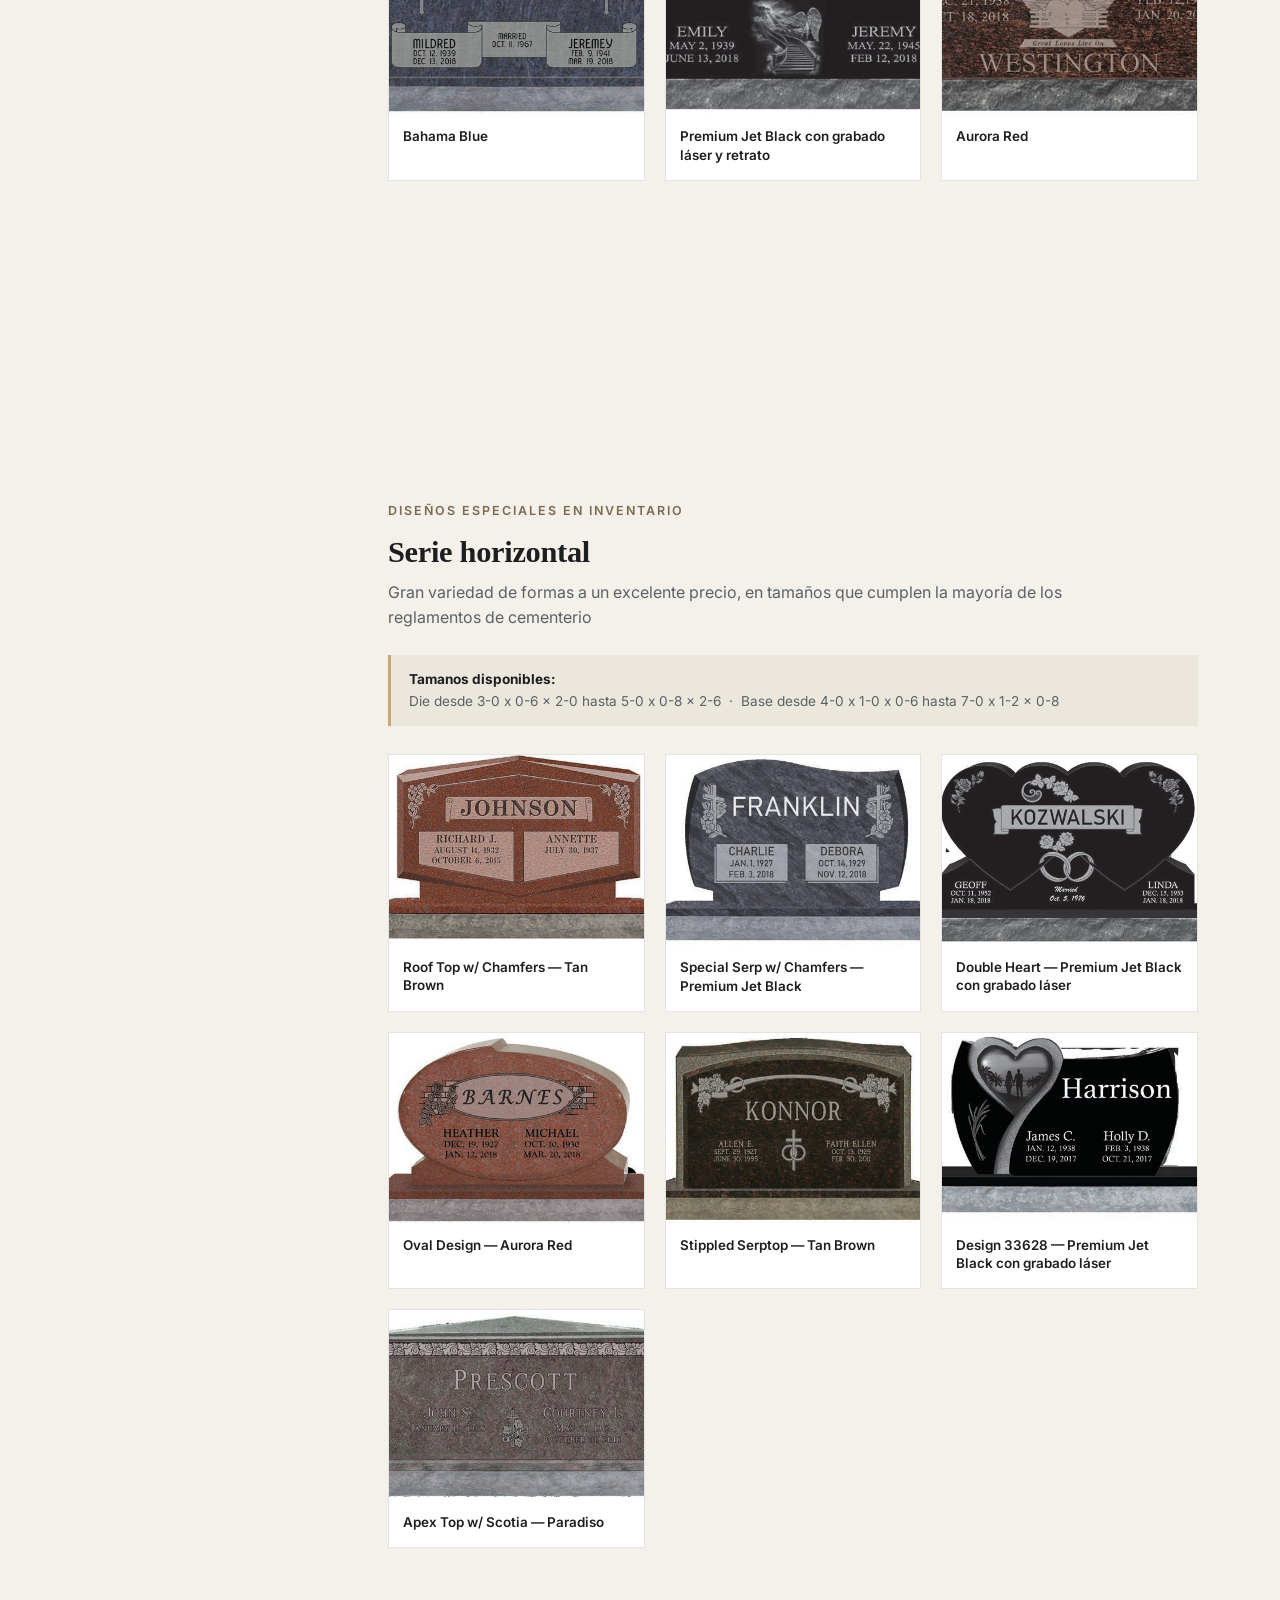
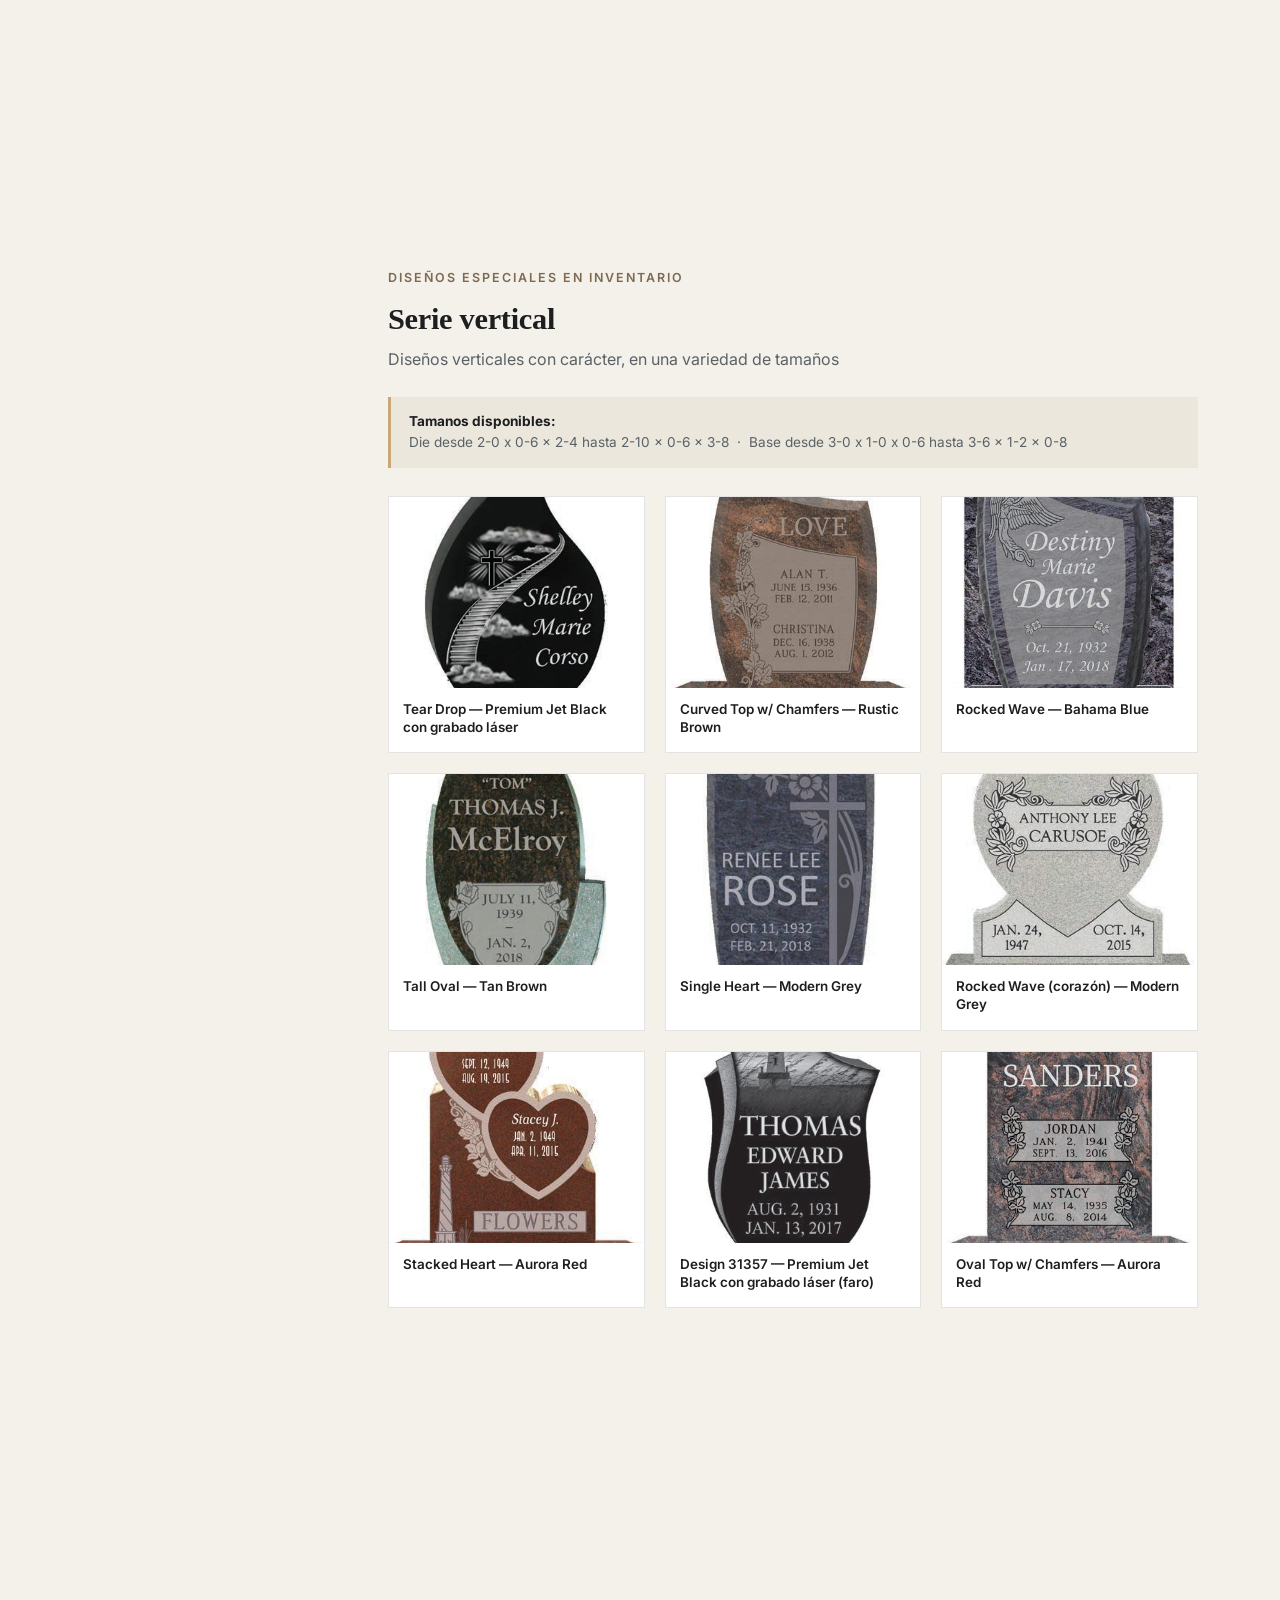
==== commit e8280b34: "Update catalogo.html" ====
--- a/catalogo.html
+++ b/catalogo.html
@@ -3,495 +3,299 @@
 <head>
 <meta charset="UTF-8">
 <meta name="viewport" content="width=device-width, initial-scale=1.0">
-<title>Catálogo de monumentos y memoriales | Texas Gravestone Care</title>
+<title>Catálogo completo | Texas Gravestone Care</title>
 <meta name="description" content="Explora nuestro catálogo completo de lápidas, monumentos, bancas, columbarios y mausoleos en granito. Navega por categoría, color y diseño.">
 <link rel="preconnect" href="https://fonts.googleapis.com">
-<link rel="preconnect" href="https://fonts.gstatic.com" crossorigin>
-<link href="https://fonts.googleapis.com/css2?family=Quicksand:wght@500;600;700&family=Inter:wght@400;500;600;700&display=swap" rel="stylesheet">
+<link href="https://fonts.googleapis.com/css2?family=Fraunces:ital,opsz,wght@0,9..144,400;0,9..144,500;0,9..144,600;1,9..144,400&family=Inter:wght@400;500;600;700&display=swap" rel="stylesheet">
+<link rel="stylesheet" href="css/style.css">
 <style>
-  :root{
-    --navy:#1b3a5c;
-    --navy-dark:#102539;
-    --stone-100:#f7f5f1;
-    --stone-200:#ece8e0;
-    --stone-300:#d8d2c6;
-    --ink:#2a2a28;
-    --ink-soft:#5b5950;
-    --tx-blue:#13315c;
-    --tx-red:#a8233a;
-    --gold:#b08d4f;
-    --radius:14px;
-    --shadow:0 10px 30px rgba(20,30,45,.12);
-  }
-  *{box-sizing:border-box;}
-  html{scroll-behavior:smooth;}
-  body{
-    margin:0;
-    font-family:'Inter',sans-serif;
-    color:var(--ink);
-    background:var(--stone-100);
-    -webkit-font-smoothing:antialiased;
-  }
-  h1,h2,h3,.brand,.cat-title{font-family:'Quicksand',sans-serif;}
-
-  a{color:inherit;}
-
-  /* ---------- Top bar ---------- */
-  .topbar{
-    background:var(--navy);
-    color:#fff;
-    position:sticky;
-    top:0;
-    z-index:40;
-    box-shadow:0 2px 14px rgba(0,0,0,.18);
-  }
-  .topbar-inner{
-    max-width:1280px;
-    margin:0 auto;
-    padding:14px 24px;
-    display:flex;
-    align-items:center;
-    gap:18px;
-    justify-content:space-between;
-  }
-  .brand{
-    display:flex;
-    align-items:center;
-    gap:10px;
-    font-weight:700;
-    font-size:1.05rem;
-    letter-spacing:.02em;
-    white-space:nowrap;
-  }
-  .brand .badge{
-    width:36px;height:36px;border-radius:50%;
-    border:1.5px solid rgba(255,255,255,.8);
-    display:flex;align-items:center;justify-content:center;
-    font-size:.65rem;font-weight:700;
-  }
-  .back-link{
-    font-size:.85rem;
-    opacity:.85;
-    text-decoration:none;
-    border-bottom:1px solid transparent;
-    transition:opacity .2s;
-  }
-  .back-link:hover{opacity:1;border-color:rgba(255,255,255,.6);}
-  .phone-pill{
-    background:rgba(255,255,255,.12);
-    border-radius:999px;
-    padding:8px 16px;
-    font-size:.85rem;
-    font-weight:600;
-    text-decoration:none;
-    white-space:nowrap;
-  }
-
-  /* ---------- Hero ---------- */
-  .hero{
-    background:linear-gradient(165deg,var(--navy) 0%,var(--navy-dark) 70%);
-    color:#fff;
-    padding:56px 24px 40px;
-    text-align:center;
-    position:relative;
-    overflow:hidden;
-  }
-  .hero::before{
-    content:"";
-    position:absolute;inset:0;
-    background-image:radial-gradient(circle at 20% 20%, rgba(255,255,255,.05), transparent 40%),
-                      radial-gradient(circle at 80% 70%, rgba(255,255,255,.04), transparent 45%);
-  }
-  .hero h1{
-    font-size:clamp(1.8rem,4vw,2.6rem);
-    margin:0 0 10px;
-    font-weight:700;
-    position:relative;
-  }
-  .hero p{
-    max-width:600px;
-    margin:0 auto;
-    color:rgba(255,255,255,.82);
-    font-size:1rem;
-    line-height:1.55;
-    position:relative;
-  }
-
-  /* ---------- Search / filter bar ---------- */
-  .filterbar{
-    max-width:1280px;
-    margin:-26px auto 0;
-    padding:0 24px;
-    position:relative;
-    z-index:10;
-  }
-  .filterbar-card{
-    background:#fff;
-    border-radius:var(--radius);
-    box-shadow:var(--shadow);
-    padding:18px 20px;
-    display:flex;
-    flex-wrap:wrap;
-    gap:12px;
-    align-items:center;
-  }
-  .search-input{
-    flex:1 1 240px;
-    border:1.5px solid var(--stone-300);
-    border-radius:999px;
-    padding:11px 18px;
-    font-size:.92rem;
-    font-family:inherit;
-    outline:none;
-    transition:border-color .2s;
-  }
-  .search-input:focus{border-color:var(--navy);}
-  .chip-row{
-    display:flex;
-    gap:8px;
-    flex-wrap:wrap;
-    flex:1 1 100%;
-    margin-top:4px;
-  }
-  .chip{
-    border:1.5px solid var(--stone-300);
-    background:#fff;
-    border-radius:999px;
-    padding:7px 15px;
-    font-size:.82rem;
-    font-weight:600;
-    cursor:pointer;
-    color:var(--ink-soft);
-    transition:all .18s;
-    white-space:nowrap;
-  }
-  .chip:hover{border-color:var(--navy);color:var(--navy);}
-  .chip.active{
-    background:var(--navy);
-    border-color:var(--navy);
-    color:#fff;
-  }
-
-  /* ---------- Layout: sidebar + content ---------- */
-  .layout{
-    max-width:1280px;
-    margin:0 auto;
-    padding:32px 24px 80px;
-    display:grid;
-    grid-template-columns:240px 1fr;
-    gap:32px;
-    align-items:start;
-  }
-  .sidebar{
-    position:sticky;
-    top:84px;
-    background:#fff;
-    border-radius:var(--radius);
-    padding:18px;
-    box-shadow:var(--shadow);
-    max-height:calc(100vh - 110px);
-    overflow-y:auto;
-  }
-  .sidebar h3{
-    margin:0 0 10px;
-    font-size:.75rem;
-    text-transform:uppercase;
-    letter-spacing:.07em;
-    color:var(--ink-soft);
-    font-family:'Inter',sans-serif;
-    font-weight:700;
-  }
-  .sidebar-group{margin-bottom:18px;}
-  .sidebar-group:last-child{margin-bottom:0;}
-  .sidebar-link{
-    display:block;
-    padding:7px 10px;
-    border-radius:8px;
-    font-size:.86rem;
-    color:var(--ink);
-    text-decoration:none;
-    margin-bottom:2px;
-    transition:background .15s, color .15s;
-    cursor:pointer;
-  }
-  .sidebar-link:hover{background:var(--stone-200);}
-  .sidebar-link.active{
-    background:var(--navy);
-    color:#fff;
-    font-weight:600;
-  }
-
-  /* ---------- Main content ---------- */
-  .content{min-width:0;}
-  .section-block{
-    margin-bottom:54px;
-    scroll-margin-top:90px;
-  }
-  .section-block .group-label{
-    font-size:.74rem;
-    text-transform:uppercase;
-    letter-spacing:.08em;
-    color:var(--gold);
-    font-weight:700;
-    margin-bottom:4px;
-  }
-  .cat-title{
-    font-size:1.5rem;
-    font-weight:700;
-    color:var(--navy-dark);
-    margin:0 0 4px;
-  }
-  .cat-subtitle{
-    color:var(--ink-soft);
-    font-size:.92rem;
-    line-height:1.5;
-    max-width:760px;
-    margin:0 0 18px;
-  }
-  .sizes-box{
-    background:var(--stone-200);
-    border-left:3px solid var(--gold);
-    border-radius:8px;
-    padding:12px 16px;
-    font-size:.82rem;
-    color:var(--ink-soft);
-    margin-bottom:20px;
-    line-height:1.6;
-  }
-  .sizes-box strong{color:var(--ink);}
-
-  .grid{
-    display:grid;
-    grid-template-columns:repeat(auto-fill,minmax(230px,1fr));
-    gap:18px;
-  }
-  .card{
-    background:#fff;
-    border-radius:var(--radius);
-    overflow:hidden;
-    box-shadow:0 3px 10px rgba(20,30,45,.07);
-    cursor:pointer;
-    transition:transform .2s, box-shadow .2s;
-  }
-  .card:hover{
-    transform:translateY(-3px);
-    box-shadow:0 12px 24px rgba(20,30,45,.14);
-  }
-  .card-img{
-    width:100%;
-    aspect-ratio:4/3;
-    object-fit:cover;
-    background:var(--stone-200);
-    display:block;
-  }
-  .card-img.contain{object-fit:contain;padding:10px;}
-  .card-body{padding:12px 14px 14px;}
-  .card-color{
-    font-size:.84rem;
-    font-weight:600;
-    color:var(--ink);
-    line-height:1.35;
-  }
-
-  /* color swatch grid (colors page) */
-  .color-grid{
-    display:grid;
-    grid-template-columns:repeat(auto-fill,minmax(130px,1fr));
-    gap:14px;
-  }
-  .swatch{
-    background:#fff;
-    border-radius:10px;
-    overflow:hidden;
-    box-shadow:0 3px 8px rgba(20,30,45,.07);
-    cursor:pointer;
-    transition:transform .18s;
-  }
-  .swatch:hover{transform:translateY(-2px);}
-  .swatch-img{width:100%;aspect-ratio:1/1;object-fit:cover;display:block;}
-  .swatch-name{
-    font-size:.74rem;
-    font-weight:600;
-    padding:8px 10px;
-    text-align:center;
-    color:var(--ink);
-  }
-  .color-group-label{
-    font-size:.78rem;
-    font-weight:700;
-    color:var(--navy);
-    margin:22px 0 10px;
-  }
-  .color-group-label:first-child{margin-top:0;}
-
-  .empty-state{
-    text-align:center;
-    padding:60px 20px;
-    color:var(--ink-soft);
-  }
-  .empty-state svg{margin-bottom:10px;opacity:.5;}
-
-  /* ---------- Lightbox ---------- */
-  .lightbox{
-    position:fixed;inset:0;
-    background:rgba(15,22,32,.92);
-    display:none;
-    align-items:center;
-    justify-content:center;
-    z-index:100;
-    padding:24px;
-  }
-  .lightbox.open{display:flex;}
-  .lightbox-inner{
-    max-width:900px;
-    max-height:90vh;
-    width:100%;
-    display:flex;
-    flex-direction:column;
-    align-items:center;
-  }
-  .lightbox-img{
-    max-width:100%;
-    max-height:72vh;
-    object-fit:contain;
-    border-radius:10px;
-    box-shadow:0 20px 50px rgba(0,0,0,.4);
-    background:#fff;
-  }
-  .lightbox-caption{
-    color:#fff;
-    margin-top:16px;
-    text-align:center;
-    font-size:1rem;
-    font-weight:600;
-  }
-  .lightbox-sub{
-    color:rgba(255,255,255,.65);
-    font-size:.84rem;
-    margin-top:4px;
-  }
-  .lightbox-close{
-    position:absolute;
-    top:20px;right:24px;
-    color:#fff;
-    font-size:2rem;
-    line-height:1;
-    cursor:pointer;
-    background:none;
-    border:none;
-    opacity:.8;
-  }
-  .lightbox-close:hover{opacity:1;}
-  .lightbox-nav{
-    position:absolute;
-    top:50%;
-    transform:translateY(-50%);
-    background:rgba(255,255,255,.12);
-    border:none;
-    color:#fff;
-    font-size:1.6rem;
-    width:46px;height:46px;
-    border-radius:50%;
-    cursor:pointer;
-    display:flex;align-items:center;justify-content:center;
-    transition:background .2s;
-  }
-  .lightbox-nav:hover{background:rgba(255,255,255,.25);}
-  .lightbox-prev{left:16px;}
-  .lightbox-next{right:16px;}
-
-  /* ---------- Mobile nav toggle ---------- */
-  .mobile-nav-toggle{
-    display:none;
-    background:var(--stone-200);
-    border:none;
-    border-radius:8px;
-    padding:10px 14px;
-    font-weight:600;
-    font-size:.85rem;
-    margin-bottom:16px;
-    width:100%;
-    text-align:left;
-    cursor:pointer;
-  }
-
-  /* ---------- Footer note ---------- */
-  .cta-footer{
-    background:var(--navy-dark);
-    color:#fff;
-    text-align:center;
-    padding:50px 24px;
-  }
-  .cta-footer h2{font-size:1.5rem;margin:0 0 10px;}
-  .cta-footer p{color:rgba(255,255,255,.75);margin:0 0 22px;}
-  .cta-btn{
-    background:var(--gold);
-    color:#1b1303;
-    font-weight:700;
-    padding:13px 30px;
-    border-radius:999px;
-    text-decoration:none;
-    display:inline-block;
-    transition:transform .2s;
-  }
-  .cta-btn:hover{transform:translateY(-2px);}
-
-  @media (max-width:880px){
-    .layout{grid-template-columns:1fr;}
-    .sidebar{
-      position:static;
-      max-height:none;
-      display:none;
-    }
-    .sidebar.open{display:block;}
-    .mobile-nav-toggle{display:block;}
-    .back-link{display:none;}
-  }
-  @media (max-width:520px){
-    .topbar-inner{padding:12px 16px;}
-    .brand span.brand-text{font-size:.92rem;}
-    .hero{padding:40px 18px 32px;}
-    .layout{padding:24px 16px 60px;}
+  /* ---- Estilos propios del catálogo, construidos sobre el sistema de diseño del sitio ---- */
+  .catalog-hero {
+    padding-top: 164px;
+    padding-bottom: 64px;
+    background: var(--black-granite);
+  }
+  .catalog-hero .wrap { position: relative; }
+  .catalog-hero h1 { color: var(--cream-stone); margin-bottom: 18px; }
+  .catalog-hero p.lead { color: rgba(244,241,234,0.72); margin-bottom: 0; }
+
+  .catalog-filterbar {
+    background: var(--cream-stone);
+    border-bottom: 1px solid var(--line);
+    position: sticky;
+    top: 84px;
+    z-index: 40;
+    padding: 22px 0;
+  }
+  .catalog-search {
+    width: 100%;
+    padding: 13px 18px;
+    border: 1px solid rgba(28,30,31,0.2);
+    border-radius: 2px;
+    font-family: var(--sans);
+    font-size: 0.95rem;
+    background: #fff;
+    margin-bottom: 14px;
+  }
+  .catalog-search:focus { outline: none; border-color: var(--gold-aged); }
+  .chip-row { display: flex; flex-wrap: wrap; gap: 10px; }
+  .chip {
+    border: 1px solid rgba(28,30,31,0.2);
+    background: transparent;
+    border-radius: 2px;
+    padding: 8px 16px;
+    font-family: var(--sans);
+    font-size: 0.82rem;
+    font-weight: 600;
+    color: var(--slate-soft);
+    cursor: pointer;
+    transition: all 0.2s ease;
+    white-space: nowrap;
+  }
+  .chip:hover { border-color: var(--black-granite); color: var(--black-granite); }
+  .chip.active { background: var(--black-granite); border-color: var(--black-granite); color: var(--cream-stone); }
+
+  .catalog-layout {
+    display: grid;
+    grid-template-columns: 250px 1fr;
+    gap: 56px;
+    padding-top: 56px;
+    align-items: start;
+  }
+  .catalog-sidebar {
+    position: sticky;
+    top: 200px;
+    max-height: calc(100vh - 220px);
+    overflow-y: auto;
+    padding-right: 8px;
+  }
+  .sidebar-group { margin-bottom: 26px; }
+  .sidebar-group h3 {
+    font-family: var(--sans);
+    font-size: 0.72rem;
+    font-weight: 700;
+    letter-spacing: 0.1em;
+    text-transform: uppercase;
+    color: var(--bronze);
+    margin-bottom: 10px;
+  }
+  .sidebar-link {
+    display: block;
+    font-size: 0.88rem;
+    color: var(--slate);
+    padding: 6px 0;
+    border-left: 2px solid transparent;
+    padding-left: 12px;
+    margin-left: -12px;
+    cursor: pointer;
+  }
+  .sidebar-link:hover { color: var(--black-granite); }
+  .sidebar-link.active { color: var(--black-granite); font-weight: 600; border-left-color: var(--gold-aged); }
+
+  .catalog-content { min-width: 0; padding-bottom: 120px; }
+  .cat-section { margin-bottom: 80px; scroll-margin-top: 220px; }
+  .cat-section .eyebrow { display: block; margin-bottom: 14px; }
+  .cat-section h2 { font-size: 1.9rem; margin-bottom: 10px; }
+  .cat-section .cat-subtitle { color: var(--slate-soft); max-width: 720px; margin-bottom: 24px; }
+  .sizes-box {
+    background: var(--cream-stone-dim);
+    border-left: 3px solid var(--gold-aged);
+    padding: 14px 18px;
+    font-size: 0.85rem;
+    color: var(--slate-soft);
+    margin-bottom: 28px;
+    line-height: 1.6;
+  }
+  .sizes-box strong { color: var(--black-granite); }
+
+  .catalog-grid {
+    display: grid;
+    grid-template-columns: repeat(auto-fill, minmax(230px, 1fr));
+    gap: 20px;
+  }
+  .catalog-card {
+    background: #fff;
+    border: 1px solid var(--line);
+    cursor: pointer;
+    transition: transform 0.2s ease, box-shadow 0.2s ease;
+  }
+  .catalog-card:hover { transform: translateY(-3px); box-shadow: 0 14px 28px rgba(28,30,31,0.12); }
+  .catalog-card img { width: 100%; aspect-ratio: 4/3; object-fit: cover; background: var(--cream-stone-dim); }
+  .catalog-card-body { padding: 12px 14px 16px; }
+  .catalog-card-color { font-size: 0.84rem; font-weight: 600; color: var(--black-granite); line-height: 1.35; }
+
+  .color-grid {
+    display: grid;
+    grid-template-columns: repeat(auto-fill, minmax(130px, 1fr));
+    gap: 16px;
+  }
+  .swatch { cursor: pointer; transition: transform 0.18s ease; }
+  .swatch:hover { transform: translateY(-2px); }
+  .swatch img { width: 100%; aspect-ratio: 1/1; object-fit: cover; border: 1px solid var(--line); }
+  .swatch-name { font-size: 0.76rem; font-weight: 600; padding: 8px 2px; text-align: center; color: var(--slate); }
+  .color-group-label { font-size: 0.8rem; font-weight: 700; color: var(--bronze); margin: 26px 0 12px; }
+  .color-group-label:first-child { margin-top: 0; }
+
+  .mobile-cat-toggle {
+    display: none;
+    width: 100%;
+    text-align: left;
+    background: var(--cream-stone-dim);
+    border: 1px solid var(--line);
+    padding: 12px 16px;
+    font-family: var(--sans);
+    font-weight: 600;
+    font-size: 0.88rem;
+    margin-bottom: 20px;
+    cursor: pointer;
+  }
+
+  /* Lightbox */
+  .lightbox {
+    position: fixed; inset: 0;
+    background: rgba(28,30,31,0.94);
+    display: none;
+    align-items: center; justify-content: center;
+    z-index: 200;
+    padding: 24px;
+  }
+  .lightbox.open { display: flex; }
+  .lightbox-inner { max-width: 920px; max-height: 90vh; width: 100%; display: flex; flex-direction: column; align-items: center; }
+  .lightbox-img { max-width: 100%; max-height: 72vh; object-fit: contain; background: #fff; }
+  .lightbox-caption { color: var(--cream-stone); margin-top: 18px; font-family: var(--serif); font-size: 1.15rem; text-align: center; }
+  .lightbox-sub { color: var(--gold-aged); font-size: 0.82rem; margin-top: 6px; letter-spacing: 0.04em; text-transform: uppercase; }
+  .lightbox-close {
+    position: absolute; top: 24px; right: 28px;
+    color: var(--cream-stone); font-size: 2rem; line-height: 1;
+    background: none; border: none; cursor: pointer; opacity: 0.8;
+  }
+  .lightbox-close:hover { opacity: 1; }
+  .lightbox-nav {
+    position: absolute; top: 50%; transform: translateY(-50%);
+    background: rgba(244,241,234,0.1); border: 1px solid rgba(244,241,234,0.2);
+    color: var(--cream-stone); font-size: 1.5rem;
+    width: 46px; height: 46px; border-radius: 50%;
+    cursor: pointer; display: flex; align-items: center; justify-content: center;
+    transition: background 0.2s ease;
+  }
+  .lightbox-nav:hover { background: rgba(244,241,234,0.22); }
+  .lightbox-prev { left: 18px; }
+  .lightbox-next { right: 18px; }
+
+  @media (max-width: 980px) {
+    .catalog-hero { padding-top: 110px; }
+    .catalog-filterbar { top: 0; }
+    .catalog-layout { grid-template-columns: 1fr; gap: 0; }
+    .catalog-sidebar { position: static; max-height: none; display: none; }
+    .catalog-sidebar.open { display: block; margin-bottom: 24px; }
+    .mobile-cat-toggle { display: block; }
   }
 </style>
 </head>
 <body>
 
-<div class="topbar">
-  <div class="topbar-inner">
-    <div class="brand">
-      <div class="badge">TgC</div>
-      <span class="brand-text">Texas Gravestone Care</span>
+<!-- ============ HEADER (idéntico al del sitio principal) ============ -->
+<header class="site-header">
+  <div class="wrap">
+    <a href="index.html" class="brand">
+      Texas Gravestone Care
+      <span>Empresa familiar de monumentos</span>
+    </a>
+    <nav class="main-nav">
+      <a href="index.html#servicios">Servicios</a>
+      <a href="index.html#memoriales">Memoriales</a>
+      <a href="index.html#granito">Granito</a>
+      <a href="index.html#testimonios">Resenas</a>
+      <a href="index.html#cobertura">Cobertura</a>
+      <a href="index.html#contacto">Contacto</a>
+    </nav>
+    <div class="header-actions">
+      <a href="tel:2815032400" class="header-phone">281-503-2400</a>
+      <a href="index.html#contacto" class="btn btn-outline-dark">Pide tu cotizacion</a>
     </div>
-    <a class="back-link" href="https://texas-gravestone-care-web.pages.dev/#granito">← Volver al sitio</a>
-    <a class="phone-pill" href="tel:2815032400">281-503-2400</a>
+    <button class="mobile-toggle" aria-label="Abrir menu" aria-expanded="false"><span></span></button>
+  </div>
+</header>
+
+<!-- ============ HERO DEL CATALOGO ============ -->
+<section class="catalog-hero">
+  <div class="wrap">
+    <span class="eyebrow">Catalogo completo</span>
+    <h1 style="font-size:clamp(2.2rem,4.5vw,3.4rem);">Cada diseno, color y tamano disponible.</h1>
+    <p class="lead">Explora el catalogo completo directamente aqui, sin descargar nada. Toca cualquier imagen para verla en grande.</p>
+  </div>
+</section>
+
+<!-- ============ BUSCADOR Y FILTROS ============ -->
+<div class="catalog-filterbar">
+  <div class="wrap">
+    <input type="text" id="searchInput" class="catalog-search" placeholder="Buscar por nombre, color o tipo de diseno...">
+    <div class="chip-row" id="groupChips"></div>
   </div>
 </div>
 
-<div class="hero">
-  <h1>Catálogo de monumentos y memoriales</h1>
-  <p>Explora cada diseño, color de granito y tamaño disponible directamente aquí — sin descargar nada. Toca cualquier imagen para verla en grande.</p>
+<!-- ============ CATALOGO ============ -->
+<div class="wrap">
+  <div class="catalog-layout">
+    <button class="mobile-cat-toggle" id="mobileNavToggle">&#9776; Ver categorias</button>
+    <nav class="catalog-sidebar" id="sidebar"></nav>
+    <main class="catalog-content" id="content"></main>
+  </div>
 </div>
 
-<div class="filterbar">
-  <div class="filterbar-card">
-    <input type="text" id="searchInput" class="search-input" placeholder="Buscar por nombre, color o tipo de diseño…">
-    <div class="chip-row" id="groupChips"></div>
-  </div>
+<!-- ============ CTA BAND (igual al del sitio) ============ -->
+<section class="cta-band">
+  <div class="wrap">
+    <h2>&iquest;Listo para honrar su memoria?</h2>
+    <p>Cuentanos sobre tu ser querido y te guiaremos por cada opcion, sin presion y sin prisas.</p>
+    <a href="index.html#contacto" class="btn btn-primary">Comienza tu cotizacion</a>
+  </div>
+</section>
+
+<!-- ============ FOOTER (idéntico al del sitio principal) ============ -->
+<footer>
+  <div class="wrap">
+    <div class="footer-grid">
+      <div>
+        <div class="footer-brand">Texas Gravestone Care</div>
+        <p>Una empresa familiar de monumentos, de segunda generacion, que sirve a familias, cementerios, iglesias y funerarias en todo Texas.</p>
+      </div>
+      <div class="footer-col">
+        <h5>Productos</h5>
+        <a href="index.html#memoriales">Memoriales</a>
+        <a href="index.html#memoriales">Mausoleos</a>
+        <a href="index.html#memoriales">Columbarios</a>
+        <a href="catalogo.html">Catalogo completo</a>
+      </div>
+      <div class="footer-col">
+        <h5>Servicios</h5>
+        <a href="index.html#servicios">Grabado</a>
+        <a href="index.html#servicios">Limpieza y reparacion</a>
+        <a href="index.html#servicios">Modificaciones y cortes</a>
+        <a href="index.html#servicios">Instalacion</a>
+      </div>
+      <div class="footer-col">
+        <h5>Empresa</h5>
+        <a href="index.html#cobertura">Area de servicio</a>
+        <a href="index.html#testimonios">Resenas</a>
+        <a href="index.html#contacto">Contacto</a>
+        <a href="tel:2815032400">281-503-2400</a>
+      </div>
+    </div>
+    <div class="footer-bottom">
+      <span>&copy; 2026 Texas Gravestone Care. Todos los derechos reservados.</span>
+      <span>17218 Porter Ln, Porter, TX 77365</span>
+    </div>
+  </div>
+</footer>
+
+<!-- ============ STICKY CTA MOBILE ============ -->
+<div class="sticky-cta">
+  <a href="tel:2815032400" class="btn btn-outline-light">Llamar</a>
+  <a href="index.html#contacto" class="btn btn-primary">Cotizar</a>
 </div>
 
-<div class="layout">
-  <button class="mobile-nav-toggle" id="mobileNavToggle">☰ Ver categorías</button>
-  <nav class="sidebar" id="sidebar"></nav>
-  <main class="content" id="content"></main>
-</div>
-
-<div class="cta-footer">
-  <h2>¿Listo para honrar su memoria?</h2>
-  <p>Cuéntanos sobre tu ser querido y te guiaremos por cada opción, sin presión y sin prisas.</p>
-  <a class="cta-btn" href="https://texas-gravestone-care-web.pages.dev/#contacto">Solicitar cotización</a>
-</div>
-
+<!-- ============ LIGHTBOX ============ -->
 <div class="lightbox" id="lightbox">
   <button class="lightbox-close" id="lightboxClose">&times;</button>
   <button class="lightbox-nav lightbox-prev" id="lightboxPrev">&#8249;</button>
@@ -511,34 +315,29 @@
   const groupChips = document.getElementById('groupChips');
   const searchInput = document.getElementById('searchInput');
 
-  // Build ordered list of sections: colors first, then categories grouped
   const allCategories = CATALOG.categories;
   const groupOrder = [];
   allCategories.forEach(c => { if(!groupOrder.includes(c.group)) groupOrder.push(c.group); });
 
-  // ---------- Sidebar ----------
   function buildSidebar(){
     let html = `<div class="sidebar-group">
       <h3>Colores</h3>
-      <a class="sidebar-link" data-target="sec-colors" href="#sec-colors">Colores de granito</a>
+      <a class="sidebar-link" data-target="sec-colors">Colores de granito</a>
     </div>`;
     groupOrder.forEach(group => {
       html += `<div class="sidebar-group"><h3>${group}</h3>`;
       allCategories.filter(c=>c.group===group).forEach(c=>{
-        html += `<a class="sidebar-link" data-target="sec-${c.id}" href="#sec-${c.id}">${c.title}</a>`;
+        html += `<a class="sidebar-link" data-target="sec-${c.id}">${c.title}</a>`;
       });
       html += `</div>`;
     });
     sidebar.innerHTML = html;
   }
 
-  // ---------- Group filter chips ----------
   function buildChips(){
     let html = `<button class="chip active" data-group="all">Todo</button>`;
     html += `<button class="chip" data-group="__colors">Colores</button>`;
-    groupOrder.forEach(g=>{
-      html += `<button class="chip" data-group="${g}">${g}</button>`;
-    });
+    groupOrder.forEach(g=>{ html += `<button class="chip" data-group="${g}">${g}</button>`; });
     groupChips.innerHTML = html;
     groupChips.addEventListener('click', e=>{
       const btn = e.target.closest('.chip');
@@ -550,20 +349,37 @@
   }
 
   function filterByGroup(group){
-    document.querySelectorAll('.section-block').forEach(sec=>{
+    document.querySelectorAll('.cat-section').forEach(sec=>{
       if(group==='all'){ sec.style.display=''; return; }
       if(group==='__colors'){ sec.style.display = sec.id==='sec-colors' ? '' : 'none'; return; }
       sec.style.display = sec.dataset.group===group ? '' : 'none';
     });
   }
 
-  // ---------- Lightbox gallery flattened list ----------
-  let galleryItems = []; // {img, caption, sub}
+  let galleryItems = [];
   let currentIndex = 0;
+  const IMAGE_FOLDERS = ['images', 'imagenes.3', 'imagens.9', 'imagenes.9.1'];
+
+  function imgSrc(filename){ return IMAGE_FOLDERS[0] + '/' + filename; }
+  function onErrorAttr(filename){
+    const tries = IMAGE_FOLDERS.slice(1).map(f => `'${f}/${filename}'`).join(',');
+    return `data-tries="${tries}" data-tryidx="0" onerror="window.__imgFallback(this)"`;
+  }
+  window.__imgFallback = function(imgEl){
+    const tries = (imgEl.dataset.tries || '').split(',').map(s => s.trim().replace(/^'|'$/g,'')).filter(Boolean);
+    let idx = parseInt(imgEl.dataset.tryidx || '0', 10);
+    if(idx < tries.length){
+      imgEl.src = tries[idx];
+      imgEl.dataset.tryidx = idx + 1;
+      const parent = imgEl.closest('.catalog-card, .swatch');
+      if(parent) parent.dataset.img = tries[idx];
+    } else {
+      imgEl.onerror = null;
+    }
+  };
 
   function openLightbox(idx){
     currentIndex = idx;
-    // toma la ruta más reciente (por si el fallback de carpeta ya la actualizó)
     const item = galleryItems[idx];
     if(item.node) item.img = item.node.dataset.img;
     renderLightbox();
@@ -574,8 +390,7 @@
     const imgEl = document.getElementById('lightboxImg');
     imgEl.src = item.img;
     imgEl.onerror = function(){
-      // si la carpeta guardada tampoco sirve aquí, prueba el resto de carpetas conocidas
-      const folders = ['images','imagenes.3','imagens.9','imagenes.9.1'];
+      const folders = IMAGE_FOLDERS;
       const filename = item.img.split('/').pop();
       let i = (imgEl.dataset.lbTry ? parseInt(imgEl.dataset.lbTry,10) : 0) + 1;
       if(i < folders.length){
@@ -605,30 +420,21 @@
     if(e.key==='ArrowRight') document.getElementById('lightboxNext').click();
   });
 
-  // ---------- Build content ----------
+  function escapeHtml(str){
+    return String(str).replace(/[&<>"']/g, m=>({'&':'&amp;','<':'&lt;','>':'&gt;','"':'&quot;',"'":'&#39;'}[m]));
+  }
+
   function buildContent(){
     let html = '';
-    // Carpetas donde pueden estar las fotos (se prueban en este orden hasta encontrar la imagen)
-    const IMAGE_FOLDERS = ['images', 'imagenes.3', 'imagens.9', 'imagenes.9.1'];
-    function imgSrc(filename){
-      return IMAGE_FOLDERS[0] + '/' + filename;
-    }
-    function onErrorAttr(filename){
-      // Genera el atributo onerror que va probando cada carpeta siguiente si la actual falla
-      const tries = IMAGE_FOLDERS.slice(1).map(f => `'${f}/${filename}'`).join(',');
-      return `data-tries="${tries}" data-tryidx="0" onerror="window.__imgFallback(this)"`;
-    }
-
-    // Colors section
-    html += `<section class="section-block" id="sec-colors" data-group="__colors">
-      <div class="group-label">Materiales</div>
-      <h2 class="cat-title">Colores de granito</h2>
-      <p class="cat-subtitle">Mantenemos variedad de colores y formas en inventario, o podemos pedir una pieza específica. Cada bloque se revisa por imperfecciones antes de convertirse en memorial. Toca un color para verlo en grande.</p>`;
+    html += `<section class="cat-section" id="sec-colors" data-group="__colors">
+      <span class="eyebrow">Materiales</span>
+      <h2>Colores de granito</h2>
+      <p class="cat-subtitle">Mantenemos variedad de colores y formas en inventario, o podemos pedir una pieza especifica. Cada bloque se revisa por imperfecciones antes de convertirse en memorial. Toca un color para verlo en grande.</p>`;
     CATALOG.colors.groups.forEach(g=>{
       html += `<div class="color-group-label">${g.group}</div><div class="color-grid">`;
       g.items.forEach(it=>{
-        html += `<div class="swatch" data-img="${imgSrc(it.img)}" data-cap="${escapeHtml(it.name)}" data-sub="Granito">
-          <img class="swatch-img" src="${imgSrc(it.img)}" alt="${escapeHtml(it.name)}" loading="lazy" ${onErrorAttr(it.img)}>
+        html += `<div class="swatch" data-img="images/${it.img}" data-cap="${escapeHtml(it.name)}" data-sub="Granito">
+          <img src="${imgSrc(it.img)}" alt="${escapeHtml(it.name)}" loading="lazy" ${onErrorAttr(it.img)}>
           <div class="swatch-name">${escapeHtml(it.name)}</div>
         </div>`;
       });
@@ -636,20 +442,19 @@
     });
     html += `</section>`;
 
-    // Product categories
     allCategories.forEach(cat=>{
-      html += `<section class="section-block" id="sec-${cat.id}" data-group="${cat.group}">
-        <div class="group-label">${cat.group}</div>
-        <h2 class="cat-title">${cat.title}</h2>`;
+      html += `<section class="cat-section" id="sec-${cat.id}" data-group="${cat.group}">
+        <span class="eyebrow">${cat.group}</span>
+        <h2>${cat.title}</h2>`;
       if(cat.subtitle) html += `<p class="cat-subtitle">${cat.subtitle}</p>`;
       if(cat.sizes && cat.sizes.length){
-        html += `<div class="sizes-box"><strong>Tamaños disponibles:</strong><br>${cat.sizes.join(' &nbsp;·&nbsp; ')}</div>`;
+        html += `<div class="sizes-box"><strong>Tamanos disponibles:</strong><br>${cat.sizes.join(' &nbsp;&middot;&nbsp; ')}</div>`;
       }
-      html += `<div class="grid">`;
+      html += `<div class="catalog-grid">`;
       cat.items.forEach(it=>{
-        html += `<div class="card" data-img="${imgSrc(it.img)}" data-cap="${escapeHtml(it.color)}" data-sub="${escapeHtml(cat.title)}">
-          <img class="card-img" src="${imgSrc(it.img)}" alt="${escapeHtml(it.color)}" loading="lazy" ${onErrorAttr(it.img)}>
-          <div class="card-body"><div class="card-color">${escapeHtml(it.color)}</div></div>
+        html += `<div class="catalog-card" data-img="images/${it.img}" data-cap="${escapeHtml(it.color)}" data-sub="${escapeHtml(cat.title)}">
+          <img src="${imgSrc(it.img)}" alt="${escapeHtml(it.color)}" loading="lazy" ${onErrorAttr(it.img)}>
+          <div class="catalog-card-body"><div class="catalog-card-color">${escapeHtml(it.color)}</div></div>
         </div>`;
       });
       html += `</div></section>`;
@@ -659,71 +464,42 @@
     attachGalleryHandlers();
   }
 
-  function escapeHtml(str){
-    return String(str).replace(/[&<>"']/g, m=>({'&':'&amp;','<':'&lt;','>':'&gt;','"':'&quot;',"'":'&#39;'}[m]));
-  }
-
-  // Si una imagen falla en su carpeta actual, prueba la siguiente carpeta de la lista
-  window.__imgFallback = function(imgEl){
-    const tries = (imgEl.dataset.tries || '').split(',').map(s => s.trim().replace(/^'|'$/g,'')).filter(Boolean);
-    let idx = parseInt(imgEl.dataset.tryidx || '0', 10);
-    if(idx < tries.length){
-      imgEl.src = tries[idx];
-      imgEl.dataset.tryidx = idx + 1;
-      // mantiene sincronizado el contenedor padre para que el lightbox use la misma ruta que funcionó
-      const parent = imgEl.closest('.card, .swatch');
-      if(parent) parent.dataset.img = tries[idx];
-    } else {
-      imgEl.onerror = null; // ya no quedan carpetas que probar, deja de intentar
-    }
-  };
-
   function attachGalleryHandlers(){
-    const nodes = Array.from(document.querySelectorAll('.card, .swatch'));
-    galleryItems = nodes.map(n=>({
-      img:n.dataset.img, caption:n.dataset.cap, sub:n.dataset.sub, node:n
-    }));
-    nodes.forEach((n,i)=>{
-      n.addEventListener('click', ()=>openLightbox(i));
-    });
-  }
-
-  // ---------- Search ----------
+    const nodes = Array.from(document.querySelectorAll('.catalog-card, .swatch'));
+    galleryItems = nodes.map(n=>({ img:n.dataset.img, caption:n.dataset.cap, sub:n.dataset.sub, node:n }));
+    nodes.forEach((n,i)=>{ n.addEventListener('click', ()=>openLightbox(i)); });
+  }
+
   searchInput.addEventListener('input', ()=>{
     const q = searchInput.value.trim().toLowerCase();
-    document.querySelectorAll('.section-block').forEach(sec=>{ sec.style.display=''; });
     groupChips.querySelectorAll('.chip').forEach(c=>c.classList.remove('active'));
     groupChips.querySelector('[data-group="all"]').classList.add('active');
 
     if(!q){
-      document.querySelectorAll('.card, .swatch').forEach(n=>n.style.display='');
-      document.querySelectorAll('.section-block').forEach(s=>s.style.display='');
+      document.querySelectorAll('.catalog-card, .swatch').forEach(n=>n.style.display='');
+      document.querySelectorAll('.cat-section').forEach(s=>s.style.display='');
       return;
     }
-    document.querySelectorAll('.section-block').forEach(sec=>{
+    document.querySelectorAll('.cat-section').forEach(sec=>{
       let anyVisible = false;
-      sec.querySelectorAll('.card, .swatch').forEach(n=>{
+      sec.querySelectorAll('.catalog-card, .swatch').forEach(n=>{
         const cap = (n.dataset.cap||'').toLowerCase();
-        const title = sec.querySelector('.cat-title')?.textContent.toLowerCase() || '';
+        const title = sec.querySelector('h2')?.textContent.toLowerCase() || '';
         const match = cap.includes(q) || title.includes(q);
         n.style.display = match ? '' : 'none';
         if(match) anyVisible = true;
       });
-      // also check if section title itself matches, show all in that case for swatches grid grouping
       sec.style.display = anyVisible ? '' : 'none';
     });
   });
 
-  // ---------- Sidebar nav active state on scroll ----------
   function setupScrollSpy(){
     const links = Array.from(document.querySelectorAll('.sidebar-link'));
     const sections = links.map(l=>document.getElementById(l.dataset.target)).filter(Boolean);
     function onScroll(){
       let activeId = sections[0]?.id;
-      const scrollY = window.scrollY + 120;
-      sections.forEach(sec=>{
-        if(sec.offsetTop <= scrollY) activeId = sec.id;
-      });
+      const scrollY = window.scrollY + 240;
+      sections.forEach(sec=>{ if(sec.offsetTop <= scrollY) activeId = sec.id; });
       links.forEach(l=>l.classList.toggle('active', l.dataset.target===activeId));
     }
     window.addEventListener('scroll', onScroll, {passive:true});
@@ -733,22 +509,19 @@
   sidebar.addEventListener('click', e=>{
     const link = e.target.closest('.sidebar-link');
     if(!link) return;
-    if(window.innerWidth <= 880){
-      sidebar.classList.remove('open');
-    }
+    document.getElementById(link.dataset.target)?.scrollIntoView({behavior:'smooth'});
+    if(window.innerWidth <= 980) sidebar.classList.remove('open');
   });
 
   document.getElementById('mobileNavToggle').addEventListener('click', ()=>{
     sidebar.classList.toggle('open');
   });
 
-  // ---------- Init ----------
   buildSidebar();
   buildChips();
   buildContent();
   setupScrollSpy();
 })();
 </script>
-
 </body>
 </html>
--- a/css/style.css
+++ b/css/style.css
@@ -0,0 +1,622 @@
+/* ===========================================================
+   TEXAS GRAVESTONE CARE — Sistema de diseño
+   Paleta inspirada en granito real y bronce envejecido.
+   =========================================================== */
+
+:root {
+  --black-granite: #1c1e1f;
+  --black-granite-soft: #25282a;
+  --cream-stone: #f4f1ea;
+  --cream-stone-dim: #ebe7dc;
+  --bronze: #7c6a52;
+  --bronze-light: #9b8868;
+  --gold-aged: #c9a876;
+  --slate: #2e3538;
+  --slate-soft: #5a6266;
+  --line: rgba(28, 30, 31, 0.12);
+  --line-dark: rgba(244, 241, 234, 0.14);
+
+  --serif: "Fraunces", "Georgia", serif;
+  --sans: "Inter", -apple-system, sans-serif;
+
+  --container: 1180px;
+}
+
+* { margin: 0; padding: 0; box-sizing: border-box; }
+
+html { scroll-behavior: smooth; }
+
+body {
+  font-family: var(--sans);
+  background: var(--cream-stone);
+  color: var(--slate);
+  line-height: 1.6;
+  font-size: 16px;
+  -webkit-font-smoothing: antialiased;
+}
+
+img { max-width: 100%; display: block; }
+
+a { color: inherit; text-decoration: none; }
+
+.wrap {
+  max-width: var(--container);
+  margin: 0 auto;
+  padding: 0 32px;
+}
+
+@media (prefers-reduced-motion: reduce) {
+  * { animation: none !important; transition: none !important; }
+  html { scroll-behavior: auto; }
+}
+
+/* ---------- Type scale ---------- */
+
+h1, h2, h3, h4 {
+  font-family: var(--serif);
+  font-weight: 600;
+  color: var(--black-granite);
+  letter-spacing: -0.01em;
+  line-height: 1.15;
+}
+
+h1 { font-size: clamp(2.6rem, 6vw, 4.6rem); font-weight: 500; }
+h2 { font-size: clamp(2rem, 4vw, 3rem); }
+h3 { font-size: 1.5rem; }
+h4 { font-size: 1.1rem; }
+
+.eyebrow {
+  font-family: var(--sans);
+  font-size: 0.78rem;
+  font-weight: 600;
+  letter-spacing: 0.16em;
+  text-transform: uppercase;
+  color: var(--bronze);
+}
+
+p.lead {
+  font-size: 1.2rem;
+  color: var(--slate-soft);
+  max-width: 640px;
+}
+
+/* ---------- Buttons ---------- */
+
+.btn {
+  display: inline-flex;
+  align-items: center;
+  gap: 10px;
+  padding: 15px 30px;
+  font-family: var(--sans);
+  font-weight: 600;
+  font-size: 0.95rem;
+  border-radius: 2px;
+  border: 1px solid transparent;
+  cursor: pointer;
+  transition: transform 0.2s ease, background 0.2s ease, color 0.2s ease, border-color 0.2s ease;
+  white-space: nowrap;
+}
+
+.btn-primary {
+  background: var(--gold-aged);
+  color: var(--black-granite);
+}
+.btn-primary:hover { background: #d9bb8c; transform: translateY(-1px); }
+
+.btn-outline-dark {
+  border-color: rgba(28,30,31,0.3);
+  color: var(--black-granite);
+  background: transparent;
+}
+.btn-outline-dark:hover { border-color: var(--black-granite); background: rgba(28,30,31,0.04); }
+
+.btn-outline-light {
+  border-color: rgba(244,241,234,0.35);
+  color: var(--cream-stone);
+  background: transparent;
+}
+.btn-outline-light:hover { border-color: var(--cream-stone); background: rgba(244,241,234,0.08); }
+
+/* ---------- Header ---------- */
+
+.site-header {
+  position: fixed;
+  top: 0; left: 0; right: 0;
+  z-index: 100;
+  background: rgba(244, 241, 234, 0.92);
+  backdrop-filter: blur(8px);
+  border-bottom: 1px solid var(--line);
+  transition: background 0.3s ease;
+}
+
+.site-header .wrap {
+  display: flex;
+  align-items: center;
+  justify-content: space-between;
+  height: 84px;
+}
+
+.brand {
+  font-family: var(--serif);
+  font-size: 1.25rem;
+  font-weight: 600;
+  letter-spacing: 0.01em;
+  color: var(--black-granite);
+  display: flex;
+  flex-direction: column;
+  line-height: 1.1;
+}
+.brand span {
+  font-family: var(--sans);
+  font-size: 0.62rem;
+  font-weight: 600;
+  letter-spacing: 0.18em;
+  color: var(--bronze);
+  text-transform: uppercase;
+  margin-top: 3px;
+}
+
+.main-nav {
+  display: flex;
+  align-items: center;
+  gap: 38px;
+}
+
+.main-nav a {
+  font-size: 0.92rem;
+  font-weight: 500;
+  color: var(--slate);
+  position: relative;
+  padding: 4px 0;
+}
+.main-nav a:hover { color: var(--black-granite); }
+.main-nav a::after {
+  content: "";
+  position: absolute;
+  bottom: 0; left: 0;
+  width: 0; height: 1px;
+  background: var(--gold-aged);
+  transition: width 0.25s ease;
+}
+.main-nav a:hover::after { width: 100%; }
+
+.header-actions { display: flex; align-items: center; gap: 18px; }
+.header-phone {
+  display: flex;
+  align-items: center;
+  gap: 8px;
+  font-size: 0.9rem;
+  font-weight: 600;
+  color: var(--black-granite);
+}
+
+.lang-toggle {
+  display: flex;
+  border: 1px solid rgba(28,30,31,0.2);
+  border-radius: 2px;
+  overflow: hidden;
+  font-size: 0.78rem;
+  font-weight: 600;
+}
+.lang-toggle button {
+  padding: 7px 12px;
+  background: transparent;
+  border: none;
+  cursor: pointer;
+  color: var(--slate-soft);
+  font-family: var(--sans);
+}
+.lang-toggle button.active { background: var(--black-granite); color: var(--cream-stone); }
+
+.mobile-toggle {
+  display: none;
+  width: 40px; height: 40px;
+  align-items: center; justify-content: center;
+  background: none; border: none; cursor: pointer;
+}
+.mobile-toggle span, .mobile-toggle span::before, .mobile-toggle span::after {
+  content: ""; display: block; width: 22px; height: 1.5px;
+  background: var(--black-granite); position: relative; transition: 0.2s;
+}
+.mobile-toggle span::before { position: absolute; top: -7px; }
+.mobile-toggle span::after { position: absolute; top: 7px; }
+
+/* ---------- Hero ---------- */
+
+.hero {
+  position: relative;
+  min-height: 100vh;
+  display: flex;
+  align-items: center;
+  background: var(--black-granite);
+  overflow: hidden;
+}
+
+.hero-texture {
+  position: absolute;
+  inset: 0;
+  background:
+    radial-gradient(ellipse 70% 60% at 75% 20%, rgba(124,106,82,0.22), transparent),
+    radial-gradient(ellipse 50% 50% at 10% 90%, rgba(201,168,118,0.10), transparent);
+  pointer-events: none;
+}
+
+.hero-grain {
+  position: absolute;
+  inset: 0;
+  opacity: 0.5;
+  background-image:
+    repeating-linear-gradient(115deg, rgba(244,241,234,0.025) 0px, transparent 1.5px, transparent 3px);
+  pointer-events: none;
+}
+
+.hero .wrap { position: relative; z-index: 2; padding-top: 84px; }
+
+.hero-content { max-width: 760px; }
+
+.hero .eyebrow { color: var(--gold-aged); margin-bottom: 22px; display: block; }
+
+.hero h1 {
+  color: var(--cream-stone);
+  margin-bottom: 26px;
+}
+.hero h1 em {
+  font-style: italic;
+  color: var(--gold-aged);
+  font-weight: 400;
+}
+
+.hero p.lead { color: rgba(244,241,234,0.72); margin-bottom: 40px; }
+
+.hero-actions { display: flex; gap: 16px; flex-wrap: wrap; margin-bottom: 64px; }
+
+.hero-stats {
+  display: flex;
+  gap: 56px;
+  border-top: 1px solid var(--line-dark);
+  padding-top: 28px;
+  flex-wrap: wrap;
+}
+.hero-stat .num {
+  font-family: var(--serif);
+  font-size: 2.1rem;
+  color: var(--cream-stone);
+  font-weight: 500;
+}
+.hero-stat .label {
+  font-size: 0.82rem;
+  color: rgba(244,241,234,0.55);
+  margin-top: 4px;
+}
+
+/* ---------- Section scaffolding ---------- */
+
+section { padding: 120px 0; }
+
+.section-head { max-width: 680px; margin-bottom: 64px; }
+.section-head .eyebrow { display: block; margin-bottom: 18px; }
+.section-head h2 { margin-bottom: 18px; }
+.section-head p { color: var(--slate-soft); font-size: 1.08rem; }
+
+.section-light { background: var(--cream-stone); }
+.section-dim { background: var(--cream-stone-dim); }
+.section-dark { background: var(--black-granite); color: var(--cream-stone); }
+.section-dark h2, .section-dark h3, .section-dark h4 { color: var(--cream-stone); }
+.section-dark .section-head p { color: rgba(244,241,234,0.65); }
+
+/* ---------- Process / engraving signature section ---------- */
+
+.process-section {
+  background: var(--black-granite);
+  position: relative;
+}
+
+.process-list { display: flex; flex-direction: column; }
+
+.process-item {
+  display: grid;
+  grid-template-columns: 100px 1fr;
+  gap: 32px;
+  padding: 44px 0;
+  border-top: 1px solid var(--line-dark);
+  align-items: start;
+}
+.process-item:first-child { border-top: none; }
+
+.process-num {
+  font-family: var(--serif);
+  font-size: 1.1rem;
+  color: var(--bronze-light);
+}
+
+.process-title {
+  font-family: var(--serif);
+  font-size: 1.7rem;
+  font-weight: 500;
+  margin-bottom: 10px;
+  opacity: 0.35;
+  letter-spacing: 0.01em;
+  transition: opacity 0.6s ease, letter-spacing 0.6s ease;
+}
+.process-item.is-active .process-title {
+  opacity: 1;
+  color: var(--cream-stone);
+}
+.process-item .process-desc {
+  color: rgba(244,241,234,0.5);
+  max-width: 520px;
+  font-size: 1rem;
+  opacity: 0.35;
+  transition: opacity 0.6s ease;
+}
+.process-item.is-active .process-desc { opacity: 1; color: rgba(244,241,234,0.72); }
+
+/* ---------- Services grid ---------- */
+
+.services-grid {
+  display: grid;
+  grid-template-columns: repeat(4, 1fr);
+  gap: 1px;
+  background: var(--line);
+  border: 1px solid var(--line);
+}
+
+.service-card {
+  background: var(--cream-stone);
+  padding: 40px 32px;
+  transition: background 0.25s ease;
+}
+.service-card:hover { background: var(--cream-stone-dim); }
+
+.service-card .icon-mark {
+  width: 38px; height: 38px;
+  border: 1px solid var(--bronze);
+  border-radius: 50%;
+  display: flex; align-items: center; justify-content: center;
+  margin-bottom: 24px;
+  color: var(--bronze);
+  font-size: 1rem;
+}
+
+.service-card h4 { margin-bottom: 12px; }
+.service-card p { color: var(--slate-soft); font-size: 0.95rem; }
+
+/* ---------- Products / memorials showcase ---------- */
+
+.showcase-grid {
+  display: grid;
+  grid-template-columns: 1.1fr 1fr;
+  gap: 64px;
+  align-items: center;
+}
+
+.showcase-grid.reverse { grid-template-columns: 1fr 1.1fr; }
+.showcase-grid.reverse .showcase-media { order: 2; }
+.showcase-grid.reverse .showcase-copy { order: 1; }
+
+.showcase-media {
+  aspect-ratio: 4/3;
+  background: var(--slate);
+  border-radius: 2px;
+  overflow: hidden;
+  position: relative;
+}
+.showcase-media img { width: 100%; height: 100%; object-fit: cover; }
+
+.showcase-copy .eyebrow { display: block; margin-bottom: 16px; }
+.showcase-copy h3 { font-size: 2rem; margin-bottom: 18px; }
+.showcase-copy p { color: var(--slate-soft); margin-bottom: 28px; }
+
+.feature-list { list-style: none; display: flex; flex-direction: column; gap: 12px; margin-bottom: 32px; }
+.feature-list li {
+  display: flex; align-items: baseline; gap: 12px;
+  font-size: 0.95rem; color: var(--slate);
+}
+.feature-list li::before {
+  content: "";
+  width: 6px; height: 6px;
+  background: var(--gold-aged);
+  border-radius: 50%;
+  flex-shrink: 0;
+  transform: translateY(-2px);
+}
+
+.showcase-block { margin-bottom: 110px; }
+.showcase-block:last-child { margin-bottom: 0; }
+
+/* ---------- Granite colors strip ---------- */
+
+.granite-strip {
+  display: grid;
+  grid-template-columns: repeat(6, 1fr);
+  gap: 16px;
+}
+.granite-swatch { text-align: center; }
+.granite-swatch .chip {
+  width: 100%;
+  aspect-ratio: 1;
+  border-radius: 2px;
+  margin-bottom: 12px;
+  border: 1px solid var(--line);
+}
+.granite-swatch .name { font-size: 0.82rem; font-weight: 600; color: var(--slate); }
+
+/* ---------- Testimonials ---------- */
+
+.testimonial-grid {
+  display: grid;
+  grid-template-columns: repeat(3, 1fr);
+  gap: 32px;
+}
+.testimonial-card {
+  background: var(--cream-stone);
+  border: 1px solid var(--line);
+  padding: 36px 32px;
+}
+.testimonial-card .stars { color: var(--gold-aged); font-size: 0.85rem; margin-bottom: 18px; letter-spacing: 2px; }
+.testimonial-card p { font-size: 1rem; color: var(--slate); margin-bottom: 24px; }
+.testimonial-card .author { font-size: 0.88rem; font-weight: 600; color: var(--black-granite); }
+.testimonial-card .author span { display: block; font-weight: 400; color: var(--slate-soft); font-size: 0.82rem; margin-top: 2px; }
+
+/* ---------- Coverage / map area ---------- */
+
+.coverage-grid {
+  display: grid;
+  grid-template-columns: 1fr 1fr;
+  gap: 64px;
+  align-items: center;
+}
+.coverage-list { display: grid; grid-template-columns: 1fr 1fr; gap: 14px 32px; margin-top: 28px; }
+.coverage-list li { font-size: 0.95rem; padding: 10px 0; border-bottom: 1px solid var(--line-dark); }
+
+/* ---------- CTA band ---------- */
+
+.cta-band {
+  background: var(--gold-aged);
+  padding: 90px 0;
+  text-align: center;
+}
+.cta-band h2 { margin-bottom: 18px; }
+.cta-band p { color: var(--slate); max-width: 520px; margin: 0 auto 36px; font-size: 1.05rem; }
+.cta-band .btn-primary { background: var(--black-granite); color: var(--cream-stone); }
+.cta-band .btn-primary:hover { background: var(--slate); }
+
+/* ---------- Contact form ---------- */
+
+.contact-grid {
+  display: grid;
+  grid-template-columns: 0.9fr 1.1fr;
+  gap: 72px;
+}
+
+.contact-info-block { margin-bottom: 32px; }
+.contact-info-block .label { font-size: 0.78rem; font-weight: 600; letter-spacing: 0.1em; text-transform: uppercase; color: var(--bronze); margin-bottom: 8px; }
+.contact-info-block .value { font-size: 1.15rem; color: var(--cream-stone); font-family: var(--serif); }
+
+.form-grid { display: grid; grid-template-columns: 1fr 1fr; gap: 18px; }
+.form-grid .full { grid-column: 1 / -1; }
+
+.field label {
+  display: block;
+  font-size: 0.82rem;
+  font-weight: 600;
+  color: rgba(244,241,234,0.7);
+  margin-bottom: 8px;
+}
+.field input, .field select, .field textarea {
+  width: 100%;
+  padding: 13px 14px;
+  background: rgba(244,241,234,0.06);
+  border: 1px solid rgba(244,241,234,0.18);
+  border-radius: 2px;
+  color: var(--cream-stone);
+  font-family: var(--sans);
+  font-size: 0.95rem;
+}
+.field input:focus, .field select:focus, .field textarea:focus {
+  outline: none;
+  border-color: var(--gold-aged);
+}
+.field textarea { resize: vertical; min-height: 110px; }
+
+.form-submit { margin-top: 8px; }
+
+/* ---------- Footer ---------- */
+
+footer {
+  background: var(--black-granite);
+  color: rgba(244,241,234,0.55);
+  padding: 64px 0 32px;
+  border-top: 1px solid var(--line-dark);
+}
+.footer-grid {
+  display: grid;
+  grid-template-columns: 1.4fr 1fr 1fr 1fr;
+  gap: 48px;
+  margin-bottom: 56px;
+}
+.footer-brand { font-family: var(--serif); font-size: 1.3rem; color: var(--cream-stone); margin-bottom: 14px; }
+.footer-col h5 {
+  font-family: var(--sans);
+  font-size: 0.78rem;
+  font-weight: 600;
+  letter-spacing: 0.1em;
+  text-transform: uppercase;
+  color: var(--bronze-light);
+  margin-bottom: 18px;
+}
+.footer-col a, .footer-col p { display: block; font-size: 0.9rem; margin-bottom: 10px; color: rgba(244,241,234,0.55); }
+.footer-col a:hover { color: var(--cream-stone); }
+
+.footer-bottom {
+  border-top: 1px solid var(--line-dark);
+  padding-top: 28px;
+  display: flex;
+  justify-content: space-between;
+  font-size: 0.82rem;
+  flex-wrap: wrap;
+  gap: 12px;
+}
+
+/* ---------- Reveal-on-scroll ---------- */
+
+.reveal { opacity: 0; transform: translateY(22px); transition: opacity 0.7s ease, transform 0.7s ease; }
+.reveal.is-visible { opacity: 1; transform: translateY(0); }
+
+/* ---------- Sticky CTA bar (mobile) ---------- */
+
+.sticky-cta {
+  position: fixed;
+  bottom: 0; left: 0; right: 0;
+  z-index: 90;
+  background: var(--black-granite);
+  display: none;
+  padding: 12px 20px;
+  justify-content: space-between;
+  align-items: center;
+  gap: 12px;
+  border-top: 1px solid var(--line-dark);
+}
+.sticky-cta a.btn { flex: 1; justify-content: center; }
+
+/* ===========================================================
+   RESPONSIVE
+   =========================================================== */
+
+@media (max-width: 980px) {
+  .wrap { padding: 0 24px; }
+  section { padding: 80px 0; }
+
+  .main-nav { display: none; }
+  .header-actions .header-phone { display: none; }
+  .mobile-toggle { display: flex; }
+
+  .services-grid { grid-template-columns: repeat(2, 1fr); }
+  .showcase-grid, .showcase-grid.reverse {
+    grid-template-columns: 1fr;
+    gap: 36px;
+  }
+  .showcase-grid.reverse .showcase-media { order: 1; }
+  .showcase-grid.reverse .showcase-copy { order: 2; }
+
+  .granite-strip { grid-template-columns: repeat(3, 1fr); }
+  .testimonial-grid { grid-template-columns: 1fr; }
+  .coverage-grid { grid-template-columns: 1fr; gap: 36px; }
+  .contact-grid { grid-template-columns: 1fr; gap: 48px; }
+  .form-grid { grid-template-columns: 1fr; }
+  .footer-grid { grid-template-columns: 1fr 1fr; gap: 36px; }
+
+  .hero-stats { gap: 36px; }
+
+  .sticky-cta { display: flex; }
+  body { padding-bottom: 64px; }
+}
+
+@media (max-width: 600px) {
+  .services-grid { grid-template-columns: 1fr; }
+  .granite-strip { grid-template-columns: repeat(2, 1fr); }
+  .footer-grid { grid-template-columns: 1fr; gap: 28px; }
+  .process-item { grid-template-columns: 1fr; gap: 10px; }
+  .hero-actions { flex-direction: column; }
+  .hero-actions .btn { width: 100%; justify-content: center; }
+}
